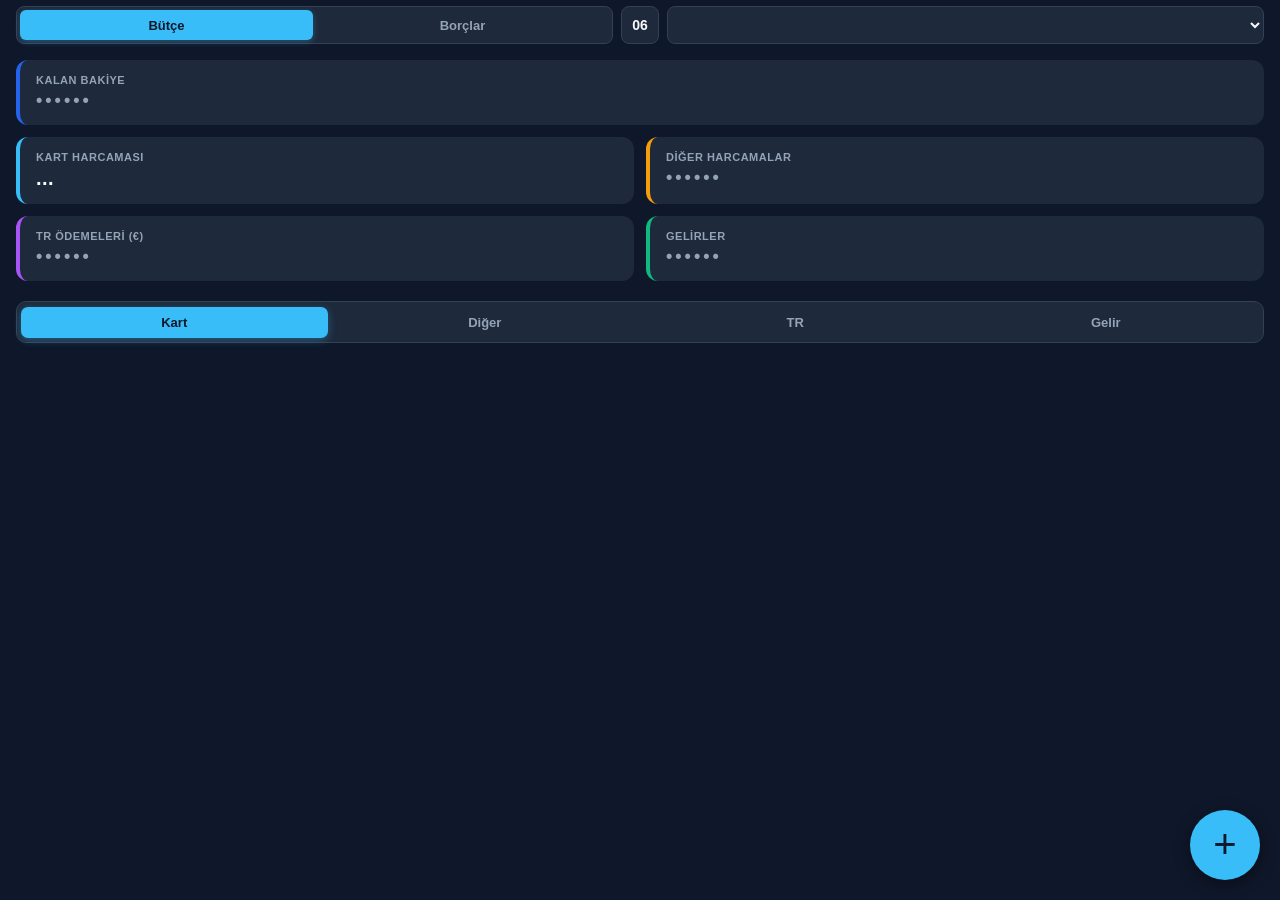
==== 2.html @ d17529ae "Update 2.html" ====
<!DOCTYPE html>
<html lang="tr">
<head>
  <meta charset="UTF-8">
  <meta name="viewport" content="width=device-width, initial-scale=1.0, maximum-scale=1.0, user-scalable=no, viewport-fit=cover">
  <meta name="apple-mobile-web-app-capable" content="yes">
  <meta name="apple-mobile-web-app-status-bar-style" content="black">
  <meta name="theme-color" content="#0f172a">
  <meta name="apple-mobile-web-app-title" content="Harcama Takip">
  
  <meta http-equiv="Cache-Control" content="no-cache, no-store, must-revalidate">
  <meta http-equiv="Pragma" content="no-cache">
  <meta http-equiv="Expires" content="0">

  <link rel="apple-touch-icon" href="./icon.png">
  <link rel="icon" type="image/png" href="./icon.png">

  <title>Harcama & Borç Takip</title>
  <style>
    :root {
      --bg: #0f172a;
      --card-bg: #1e293b;
      --accent: #38bdf8;
      --primary-blue: #2563eb;
      --text: #f8fafc;
      --text-dim: #94a3b8;
      --border: #334155;
      --green: #10b981;
      --red: #f43f5e;
      --orange: #f59e0b;
      --purple: #a855f7;
    }
    * { 
      box-sizing: border-box; 
      font-family: -apple-system, BlinkMacSystemFont, "Segoe UI", Roboto, sans-serif; 
      margin: 0; 
      padding: 0; 
      -webkit-tap-highlight-color: transparent;
      -webkit-touch-callout: none;
      -webkit-user-select: none;
      user-select: none;
    }

    input, textarea {
      -webkit-user-select: text !important;
      user-select: text !important;
      -webkit-touch-callout: default !important;
    }

    ::-webkit-scrollbar { display: none; }
    * { -ms-overflow-style: none; scrollbar-width: none; }

    html {
      background-color: var(--bg);
      margin: 0;
      padding: 0;
    }
    
    body { 
      background-color: var(--bg);
      color: var(--text); 
      padding-top: env(safe-area-inset-top, 0px);
      padding-left: 16px;
      padding-right: 16px;
      padding-bottom: 24px;
      margin: 0;
      min-height: 100vh;
    }

    body.modal-open {
      overflow: hidden !important;
      touch-action: none !important;
    }

    #appContent {
      transition: transform 0.2s ease-out;
      will-change: transform;
    }

    /* iOS 27 ÜST BLUR ÇÖZÜMÜ: ekranın en üstünde, opak, sabit, en az 6px yüksek ve geniş şerit.
       pointer-events:none KULLANMA (iOS'un şeridi görmesini engelleyebilir). */
    .ios-top-strip {
      position: fixed;
      top: 0;
      left: 0;
      right: 0;
      height: 6px;
      background-color: var(--bg);
      z-index: 151;
    }

    .status-bar-shield {
      display: none;
      position: fixed;
      top: 0;
      left: 0;
      right: 0;
      height: max(8px, env(safe-area-inset-top, 0px));
      background-color: var(--bg);
      z-index: 150;
    }

    #pullIndicator {
      position: fixed;
      top: calc(max(8px, env(safe-area-inset-top, 0px)) + 15px);
      left: 50%;
      transform: translateX(-50%) scale(0);
      background: var(--card-bg);
      border: 2px solid var(--accent);
      color: var(--accent);
      width: 52px;
      height: 52px;
      border-radius: 50%;
      display: flex;
      align-items: center;
      justify-content: center;
      font-size: 26px;
      font-weight: bold;
      z-index: 200;
      opacity: 0;
      box-shadow: 0 8px 24px rgba(0, 0, 0, 0.7);
      pointer-events: none;
      transition: transform 0.2s cubic-bezier(0.175, 0.885, 0.32, 1.275), opacity 0.2s ease;
    }
    .rotating { animation: spin 0.7s linear infinite !important; }
    @keyframes spin { 
      0% { transform: translateX(-50%) rotate(0deg); }
      100% { transform: translateX(-50%) rotate(360deg); }
    }

    .header { 
      display: grid; 
      grid-template-columns: 1fr 1fr; 
      gap: 12px; 
      margin-bottom: 16px; 
      padding-top: 6px; 
      align-items: center; 
    }

    .module-switcher {
      display: flex;
      background: var(--card-bg);
      border: 1px solid var(--border);
      border-radius: 8px;
      padding: 3px;
      gap: 3px;
      width: 100%;
      height: 38px;
    }
    .mod-btn {
      flex: 1;
      padding: 0;
      border: none;
      background: transparent;
      color: var(--text-dim);
      font-size: 13px;
      font-weight: 600;
      border-radius: 6px;
      cursor: pointer;
      display: flex;
      align-items: center;
      justify-content: center;
      transition: all 0.2s ease;
    }
    .mod-btn#modBudget.active {
      background: var(--accent);
      color: #0f172a;
      box-shadow: 0 2px 6px rgba(56, 189, 248, 0.3);
    }

    /* AJANDA (GÜN) BUTONU SEÇİLİ DURUMU (BÜTÇE İLE BİREBİR AYNI STİL) */
    #btnTimelineView.active {
      background: var(--accent) !important;
      color: #0f172a !important;
      border-color: var(--accent) !important;
      box-shadow: 0 2px 6px rgba(56, 189, 248, 0.35) !important;
    }
    
    .mod-btn#modDebts.active {
      background: var(--orange);
      color: #0f172a;
      box-shadow: 0 2px 6px rgba(245, 158, 11, 0.3);
    }

    select.sheet-select { 
      width: 100%; 
      height: 38px; 
      background: var(--card-bg); 
      color: var(--text); 
      border: 1px solid var(--border); 
      padding: 0 10px; 
      border-radius: 8px; 
      font-size: 13px; 
      font-weight: 600; 
      outline: none; 
      text-align: center; 
      transition: all 0.25s ease; 
    }

    select.sheet-select.past-month-warning {
      border: 2px solid var(--orange) !important;
      color: var(--orange) !important;
      background: rgba(245, 158, 11, 0.12) !important;
      box-shadow: 0 0 10px rgba(245, 158, 11, 0.25);
    }
    select.sheet-select.next-month-theme {
      border: 2px solid var(--purple) !important;
      color: var(--purple) !important;
      background: rgba(168, 85, 247, 0.12) !important;
      box-shadow: 0 0 10px rgba(168, 85, 247, 0.25);
    }

    .past-month-banner-container {
      display: none;
      justify-content: center;
      align-items: center;
      margin-bottom: 12px;
      animation: fadeIn 0.25s ease;
    }
    .past-month-banner-pill {
      background: rgba(245, 158, 11, 0.15);
      border: 1px solid var(--orange);
      color: var(--orange);
      padding: 6px 14px;
      border-radius: 20px;
      font-size: 12px;
      font-weight: 700;
      display: inline-flex;
      align-items: center;
      gap: 6px;
      cursor: pointer;
      box-shadow: 0 2px 8px rgba(245, 158, 11, 0.2);
    }
    .past-month-banner-pill.next-theme {
      background: rgba(168, 85, 247, 0.15) !important;
      border: 1px solid var(--purple) !important;
      color: var(--purple) !important;
      box-shadow: 0 2px 8px rgba(168, 85, 247, 0.2) !important;
    }
    .past-month-banner-pill:active {
      transform: scale(0.97);
      opacity: 0.85;
    }

    .summary-grid { display: grid; grid-template-columns: 1fr 1fr; gap: 12px; margin-bottom: 20px; }
    
    .summary-card { 
      background: var(--card-bg); 
      padding: 14px 16px; 
      border-radius: 12px; 
      border-left: 4px solid transparent; 
    }
    
    .summary-card.rem { grid-column: span 2; border-left-color: var(--primary-blue); }
    .summary-card.card-exp { border-left-color: var(--accent); cursor: pointer; transition: transform 0.1s, opacity 0.1s; }
    .summary-card.card-exp:active { transform: scale(0.98); opacity: 0.85; }
    .summary-card.manual-exp { border-left-color: var(--orange); }
    .summary-card.tr-exp { border-left-color: var(--purple); }
    .summary-card.income { border-left-color: var(--green); }
    
    .summary-card.debt-net { grid-column: span 2; border-left-color: var(--accent); }
    .summary-card.debt-give { border-left-color: var(--red); }
    .summary-card.debt-get { border-left-color: var(--green); }

    .summary-card.clickable { cursor: pointer; }
    .summary-card.clickable:active { opacity: 0.8; transform: scale(0.98); transition: transform 0.1s; }
    
    .summary-title { font-size: 11px; color: var(--text-dim); text-transform: uppercase; font-weight: 600; letter-spacing: 0.5px; }
    .summary-val { font-size: 20px; font-weight: 700; margin-top: 4px; letter-spacing: 0.5px; }
    
    .val-rem { font-size: 24px; }
    .val-card { color: var(--text); }
    .val-manual { color: var(--text); }
    .val-tr { color: var(--text); }
    .val-inc { color: var(--text); }
    .masked { letter-spacing: 3px; color: var(--text-dim) !important; font-size: 18px; }

    .tabs-bar-wrapper {
      position: relative;
      margin-bottom: 16px;
      min-height: 42px;
    }

    .tabs { 
      display: flex; 
      background: var(--card-bg); 
      border: 1px solid var(--border); 
      border-radius: 10px; 
      padding: 4px; 
      gap: 4px; 
      height: 42px; 
      box-sizing: border-box; 
      align-items: center; 
    }
    .tab-btn { 
      flex: 1; 
      padding: 8px 0; 
      text-align: center; 
      border: none; 
      background: transparent; 
      color: var(--text-dim); 
      font-size: 13px; 
      font-weight: 600; 
      border-radius: 7px; 
      cursor: pointer; 
      transition: all 0.2s ease; 
    }
    
    .tab-btn#tab-card.active { background: var(--accent); color: #0f172a; box-shadow: 0 2px 8px rgba(56, 189, 248, 0.35); }
    .tab-btn#tab-manual.active { background: var(--orange); color: #0f172a; box-shadow: 0 2px 8px rgba(245, 158, 11, 0.35); }
    .tab-btn#tab-tr.active { background: var(--purple); color: #ffffff; box-shadow: 0 2px 8px rgba(168, 85, 247, 0.35); }
    .tab-btn#tab-income.active { background: var(--green); color: #0f172a; box-shadow: 0 2px 8px rgba(16, 185, 129, 0.35); }
    
    .tab-btn#tab-debt-give.active { background: var(--red); color: #fff; box-shadow: 0 2px 8px rgba(244, 63, 94, 0.35); }
    .tab-btn#tab-debt-get.active { background: var(--green); color: #0f172a; box-shadow: 0 2px 8px rgba(16, 185, 129, 0.35); }
    .tab-btn#tab-debt-history.active { background: var(--purple); color: #fff; box-shadow: 0 2px 8px rgba(168, 85, 247, 0.35); }

    .search-bar-inline {
      display: none;
      align-items: center;
      background: var(--card-bg);
      border: 1px solid var(--accent);
      border-radius: 10px;
      padding: 0 8px 0 10px;
      height: 42px;
      box-sizing: border-box;
      gap: 6px;
      animation: fadeIn 0.2s ease;
    }
    .search-bar-inline.active {
      display: flex;
    }
    .search-bar-inline input {
      flex: 1;
      min-width: 0;
      background: transparent;
      border: none;
      outline: none;
      color: #fff;
      font-size: 14px;
      font-weight: 500;
    }
    .search-bar-inline input::placeholder {
      color: var(--text-dim);
      font-size: 12px;
    }
    
    .search-sum-badge {
      display: none;
      font-size: 11px;
      font-weight: 700;
      color: var(--accent);
      background: rgba(56, 189, 248, 0.12);
      border: 1px solid rgba(56, 189, 248, 0.25);
      padding: 3px 7px;
      border-radius: 6px;
      white-space: nowrap;
    }

    .search-clear-btn {
      background: rgba(255,255,255,0.08);
      border: none;
      color: var(--text-dim);
      width: 26px;
      height: 26px;
      border-radius: 50%;
      cursor: pointer;
      font-size: 12px;
      font-weight: bold;
      display: flex;
      align-items: center;
      justify-content: center;
      flex-shrink: 0;
    }
    .search-clear-btn:active {
      background: rgba(255,255,255,0.2);
      color: #fff;
    }

    .row-wrapper {
      position: relative;
      margin-bottom: 8px !important;
      border-radius: 10px;
      background: transparent;
      display: flex;
      flex-direction: column;
      overflow: hidden;
      box-sizing: border-box;
    }
    .swipe-container {
      position: relative;
      margin-bottom: 8px !important;
      border-radius: 10px;
      background: transparent;
      display: flex;
      flex-direction: column;
      overflow: hidden;
      box-sizing: border-box;
    }
    .swipe-actions {
      position: absolute;
      right: 0;
      top: 0;
      bottom: 0;
      height: 100%;
      display: flex;
      align-items: stretch;
      z-index: 1;
      border-radius: 0 10px 10px 0;
      overflow: hidden;
      pointer-events: none;
      opacity: 0;
      transition: opacity 0.15s ease;
    }
    .swipe-container.swiped .swipe-actions,
    .swipe-container.swiping .swipe-actions {
      opacity: 1;
      pointer-events: auto;
    }

    .swipe-btn {
      border: none;
      outline: none;
      color: #fff;
      font-weight: 700;
      font-size: 13px;
      cursor: pointer;
      display: flex;
      align-items: center;
      justify-content: center;
      white-space: nowrap;
      padding: 0;
      height: 100%;
      margin: 0;
      box-sizing: border-box;
    }
    .swipe-btn.edit { background: var(--primary-blue); width: 75px; }
    .swipe-btn.pay { background: var(--orange); width: 75px; }
    .swipe-btn.close { background: var(--primary-blue); width: 75px; }
    .swipe-btn.delete { background: var(--red); width: 75px; }
    .swipe-btn.undo { background: var(--red); width: 75px; }

    .item-card { 
      position: relative; 
      background: var(--card-bg); 
      border: 1px solid var(--border); 
      border-radius: 10px; 
      padding: 12px; 
      display: flex; 
      justify-content: space-between; 
      align-items: center; 
      z-index: 2; 
      transition: transform 0.2s ease-out, border-radius 0.2s ease, background 0.2s ease; 
      width: 100%; 
      min-height: 58px; 
      box-sizing: border-box; 
      cursor: pointer; 
      touch-action: pan-y; 
    }
    .swipe-container.swiped .item-card,
    .swipe-container.swiping .item-card {
      border-top-right-radius: 0;
      border-bottom-right-radius: 0;
    }

    .item-card.pending-card {
      background: #141d2b !important;
      border: 1px solid var(--border) !important;
    }
    .badge-pending {
      display: inline-block;
      background: rgba(245, 158, 11, 0.2);
      color: var(--orange);
      font-size: 10px;
      font-weight: 700;
      padding: 2px 6px;
      border-radius: 4px;
      margin-right: 4px;
    }

    .item-left .name { font-weight: 600; font-size: 14px; }
    .item-left .sub { font-size: 11px; color: var(--text-dim); margin-top: 2px; }
    .item-right { font-weight: 700; font-size: 15px; text-align: right; }
    .item-right .sub-eur { font-size: 11px; color: var(--text-dim); font-weight: 500; margin-top: 2px; }

    .accordion-body {
      display: none;
      background: #131d31;
      border: 1px solid var(--border);
      border-top: none;
      border-radius: 0 0 10px 10px;
      padding: 12px 14px;
      z-index: 2;
    }
    .accordion-body.open {
      display: block;
      animation: fadeIn 0.2s ease;
    }
    @keyframes fadeIn { from { opacity: 0; transform: translateY(-4px); } to { opacity: 1; transform: translateY(0); } }

    .acc-row {
      display: grid;
      grid-template-columns: 105px 1fr auto;
      align-items: center;
      gap: 6px;
      font-size: 12px;
      padding: 5px 0;
      border-bottom: 1px dashed rgba(255, 255, 255, 0.08);
    }
    .acc-row:last-child { border-bottom: none; }
    .acc-date { color: var(--text-dim); white-space: nowrap; }
    .acc-note { color: var(--text); text-align: left; }
    .acc-amount { font-weight: 600; text-align: right; white-space: nowrap; }

    .fab { 
      position: fixed; 
      bottom: 20px; 
      right: 20px; 
      background: var(--accent); 
      color: #0f172a; 
      width: 70px; 
      height: 70px; 
      border-radius: 50%; 
      border: none; 
      box-shadow: 0 4px 16px rgba(0, 0, 0, 0.45); 
      cursor: pointer; 
      display: flex; 
      align-items: center; 
      justify-content: center; 
      z-index: 50; 
      transition: transform 0.15s cubic-bezier(0.175, 0.885, 0.32, 1.275); 
      touch-action: none; 
      user-select: none; 
      -webkit-user-select: none; 
    }
    .fab span { 
      display: block; 
      font-size: 40px; 
      font-weight: 400; 
      line-height: 1; 
      margin-top: -3px; 
      pointer-events: none; 
    }
    .fab:active { transform: scale(0.92); opacity: 0.9; }

    /* FAB AKSİYON BUTONLARI & SÜRÜM ROZETİ */
    .fab-mini-action {
      position: fixed;
      right: 22px;
      color: #fff;
      padding: 10px 14px;
      border-radius: 20px;
      border: none;
      box-shadow: 0 6px 20px rgba(0,0,0,0.6);
      font-size: 13px;
      font-weight: 700;
      display: none;
      align-items: center;
      gap: 6px;
      z-index: 60;
      cursor: pointer;
      animation: popUp 0.25s cubic-bezier(0.175, 0.885, 0.32, 1.275);
    }
    #badgeVersionAction {
      bottom: 355px;
      background: #1e293b;
      color: var(--text-dim);
      border: 1px solid var(--border);
      font-size: 11px;
      font-weight: 600;
      padding: 5px 12px;
      pointer-events: none;
      box-shadow: 0 4px 12px rgba(0,0,0,0.4);
    }
    #btnPastMonthReportAction {
      bottom: 305px;
      background: #475569;
      color: #fff;
    }
    #btnControlAction {
      bottom: 255px;
      background: var(--green);
      color: #0f172a;
    }
    #btnToggleSearchAction {
      bottom: 205px;
      background: var(--accent);
      color: #0f172a;
    }
    #btnLiquidityAction {
      bottom: 155px;
      background: var(--orange);
      color: #0f172a;
    }
    #btnLastMonthAction {
      bottom: 105px;
      background: var(--purple);
      color: #fff;
    }

    @keyframes popUp {
      from { transform: translateY(20px) scale(0.6); opacity: 0; }
      to { transform: translateY(0px) scale(1); opacity: 1; }
    }
    
    .modal { 
      display: none; 
      position: fixed; 
      inset: 0; 
      background: rgba(0,0,0,0.75); 
      align-items: flex-end; 
      z-index: 999; 
      touch-action: pan-y; 
    }
    .modal-content { 
      background: var(--card-bg); 
      width: 100%; 
      border-radius: 20px 20px 0 0; 
      padding: 20px; 
      padding-bottom: max(25px, env(safe-area-inset-bottom)); 
      border-top: 1px solid var(--border); 
      box-sizing: border-box; 
      max-height: 90vh; 
      overflow-y: auto; 
      overscroll-behavior: contain; 
      -webkit-overflow-scrolling: touch; 
    }
    
    .type-switcher {
      display: flex;
      gap: 5px;
      margin-bottom: 14px;
      background: var(--bg);
      padding: 4px;
      border-radius: 10px;
      border: 1px solid var(--border);
    }
    .type-btn {
      flex: 1;
      padding: 9px 0;
      border: none;
      background: transparent;
      color: var(--text-dim);
      font-size: 11px;
      font-weight: 600;
      border-radius: 7px;
      cursor: pointer;
      transition: all 0.2s ease;
    }
    
    .type-btn#btnTypeCard.active { background: var(--accent); color: #0f172a; }
    .type-btn#btnTypeManual.active { background: var(--orange); color: #0f172a; }
    .type-btn#btnTypeTR.active { background: var(--purple); color: #ffffff; }
    .type-btn#btnTypeIncome.active { background: var(--green); color: #0f172a; }
    
    .type-btn#btnTypeDebtGive.active { background: var(--red); color: #ffffff; }
    .type-btn#btnTypeDebtGet.active { background: var(--green); color: #0f172a; }

    /* SOL KENAR DURUM ŞERİDİ */
    #edgeIndicator {
      position: fixed;
      top: 0;
      bottom: 0;
      left: 0;
      width: 1px;
      z-index: 160;
      pointer-events: none;
      display: none;
      transition: background-color 0.25s ease, box-shadow 0.25s ease;
    }
    #edgeIndicator.next-month {
      display: block;
      background-color: var(--purple);
    }
    #edgeIndicator.past-month {
      display: block;
      background-color: var(--orange);
    }
    
    .form-group { 
      margin-bottom: 12px; 
      width: 100%; 
      box-sizing: border-box; 
      position: relative; 
    }
    .form-group label { 
      display: block; 
      font-size: 12px; 
      color: var(--text-dim); 
      margin-bottom: 4px; 
    }
    
    .form-group input { 
      width: 100%; 
      max-width: 100%; 
      min-width: 0; 
      background: var(--bg); 
      border: 1px solid var(--border); 
      color: #fff; 
      padding: 11px 12px; 
      border-radius: 8px; 
      font-size: 15px; 
      outline: none; 
      box-sizing: border-box; 
      display: block; 
      -webkit-appearance: none; 
      appearance: none; 
    }
    .form-group input[type="date"] {
      min-height: 44px;
      line-height: normal;
    }
    .form-group input:focus { border-color: var(--accent); }

    .combobox-container {
      position: relative;
      width: 100%;
    }
    .combobox-input {
      padding-right: 40px !important;
    }
    .combobox-arrow {
      position: absolute;
      right: 0;
      top: 0;
      bottom: 0;
      width: 40px;
      display: flex;
      align-items: center;
      justify-content: center;
      color: var(--text-dim);
      font-size: 12px;
      cursor: pointer;
      user-select: none;
      transition: transform 0.2s ease, color 0.2s ease;
    }
    .combobox-arrow:active {
      color: var(--accent);
      transform: scale(0.9);
    }
    .combobox-dropdown {
      display: none;
      position: absolute;
      left: 0;
      right: 0;
      background: #131d31;
      border: 1px solid var(--border);
      border-radius: 8px;
      max-height: 135px;
      overflow-y: auto;
      z-index: 1050;
      box-shadow: 0 8px 24px rgba(0, 0, 0, 0.7);
      -webkit-overflow-scrolling: touch;
    }
    .combobox-dropdown.open {
      display: block;
      animation: fadeIn 0.15s ease;
    }
    .combobox-dropdown.open-down {
      top: calc(100% + 4px);
      bottom: auto;
    }
    .combobox-dropdown.open-up {
      bottom: calc(100% + 4px);
      top: auto;
    }
    .combobox-item {
      padding: 10px 14px;
      font-size: 14px;
      color: var(--text);
      cursor: pointer;
      border-bottom: 1px solid rgba(255, 255, 255, 0.05);
    }
    .combobox-item:last-child {
      border-bottom: none;
    }
    .combobox-item:active, .combobox-item.highlighted {
      background: rgba(56, 189, 248, 0.15);
      color: var(--accent);
      font-weight: 600;
    }

    .modal-actions { display: flex; flex-direction: column; gap: 8px; margin-top: 16px; }
    .btn-submit { 
      width: 100%; 
      background: var(--accent); 
      color: #0f172a; 
      font-weight: bold; 
      padding: 13px; 
      border-radius: 10px; 
      border: none; 
      font-size: 15px; 
      cursor: pointer; 
    }
    .btn-cancel { 
      width: 100%; 
      background: #334155; 
      color: var(--text); 
      font-weight: 600; 
      padding: 12px; 
      border-radius: 10px; 
      border: 1px solid var(--border); 
      font-size: 15px; 
      cursor: pointer; 
    }

    .template-item {
      display: flex;
      align-items: center;
      justify-content: space-between;
      padding: 10px 12px;
      background: var(--bg);
      border: 1px solid var(--border);
      border-radius: 8px;
      margin-bottom: 8px;
      cursor: pointer;
    }
    .template-item input[type="checkbox"] {
      width: 20px;
      height: 20px;
      accent-color: var(--purple);
      margin-right: 10px;
      cursor: pointer;
    }
    .template-tag {
      font-size: 10px;
      font-weight: 700;
      padding: 2px 6px;
      border-radius: 4px;
      margin-right: 6px;
      display: inline-block;
      white-space: nowrap;
    }
    .tag-card { background: rgba(56, 189, 248, 0.2); color: var(--accent); }
    .tag-manual { background: rgba(245, 158, 11, 0.2); color: var(--orange); }
    .tag-tr { background: rgba(168, 85, 247, 0.2); color: var(--purple); }
    .tag-income { background: rgba(16, 185, 129, 0.2); color: var(--green); }

    .liq-section-title {
      font-size: 11px;
      font-weight: 700;
      color: var(--text-dim);
      text-transform: uppercase;
      letter-spacing: 0.5px;
      margin: 14px 0 6px 2px;
    }
    .liq-card {
      background: var(--bg);
      border: 1px solid var(--border);
      border-radius: 10px;
      padding: 12px 14px;
      margin-bottom: 8px;
    }
    .liq-row {
      display: flex;
      justify-content: space-between;
      align-items: center;
      padding: 5px 0;
      font-size: 13px;
      border-bottom: 1px dashed rgba(255, 255, 255, 0.06);
    }
    .liq-row:last-child { border-bottom: none; }
    .liq-row.total-row {
      font-weight: 700;
      font-size: 14px;
      border-top: 1px solid var(--border);
      margin-top: 6px;
      padding-top: 8px;
    }
    .liq-acc-header {
      display: flex;
      justify-content: space-between;
      align-items: center;
      cursor: pointer;
      user-select: none;
    }

    /* MINI GÖRÜNÜM DEĞİŞTİRİCİLER */
    .mini-view-switcher {
      display: flex;
      background: var(--bg);
      border: 1px solid var(--border);
      border-radius: 8px;
      padding: 3px;
      gap: 3px;
      height: 36px;
      box-sizing: border-box;
      flex-shrink: 0;
    }
    .mini-view-switcher.two-way {
      width: 140px;
    }
    .mini-view-switcher.three-way {
      width: 205px;
    }
    .mini-view-btn {
      flex: 1;
      border: none;
      background: transparent;
      color: var(--text-dim);
      font-size: 12px;
      font-weight: 600;
      padding: 0 4px;
      border-radius: 6px;
      cursor: pointer;
      display: flex;
      align-items: center;
      justify-content: center;
      white-space: nowrap;
      transition: all 0.2s ease;
    }
    .mini-view-btn.active {
      background: var(--orange);
      color: #0f172a;
      box-shadow: 0 2px 6px rgba(245, 158, 11, 0.35);
    }

    /* YATAY KAYAN AKILLI FİLTRE ÇİPLERİ */
    .filter-chip-bar {
      display: flex;
      align-items: center;
      gap: 6px;
      overflow-x: auto;
      white-space: nowrap;
      padding: 2px 0 10px 0;
      margin-bottom: 6px;
      -webkit-overflow-scrolling: touch;
    }
    .filter-chip {
      background: var(--bg);
      border: 1px solid var(--border);
      color: var(--text-dim);
      font-size: 11px;
      font-weight: 600;
      padding: 5px 12px;
      border-radius: 14px;
      cursor: pointer;
      transition: all 0.2s ease;
      user-select: none;
      flex-shrink: 0;
    }
    .filter-chip.active {
      background: rgba(56, 189, 248, 0.15);
      border-color: var(--accent);
      color: var(--accent);
    }

    /* SABİT BİLGİ ŞERİDİ */
    .static-info-banner {
      background: rgba(56, 189, 248, 0.08);
      border: 1px solid rgba(56, 189, 248, 0.3);
      border-radius: 8px;
      padding: 9px 12px;
      display: flex;
      justify-content: space-between;
      align-items: center;
      margin-bottom: 10px;
      font-size: 12px;
      font-weight: 600;
    }

    /* AJANDA DÜZENİ */
    .calendar-timeline-card {
      background: var(--bg);
      border: 1px solid var(--border);
      border-radius: 10px;
      margin-bottom: 8px;
      overflow: hidden;
      transition: border-color 0.2s ease;
    }
    .calendar-day-header {
      display: flex;
      justify-content: space-between;
      align-items: center;
      padding: 12px 14px;
      cursor: pointer;
      user-select: none;
    }
    .calendar-day-header:active {
      background: rgba(255,255,255,0.03);
    }
    .calendar-day-badge {
      display: flex;
      align-items: baseline;
      gap: 6px;
    }
    .calendar-day-num {
      font-size: 20px;
      font-weight: 800;
      color: var(--accent);
      line-height: 1;
    }
    .calendar-day-name {
      font-size: 13px;
      font-weight: 600;
      color: var(--text-dim);
    }
    .calendar-day-total {
      font-size: 15px;
      font-weight: 700;
      display: flex;
      align-items: center;
      gap: 6px;
    }
    .calendar-day-body {
      display: none;
      padding: 4px 14px 10px 14px;
      border-top: 1px dashed rgba(255,255,255,0.07);
      background: rgba(0, 0, 0, 0.15);
    }
    .calendar-day-body.open {
      display: block !important;
      animation: fadeIn 0.15s ease;
    }

    /* AJANDA SATIRINDA KUSURSUZ SOL-SAĞ HİZALAMA */
    .cal-item-row {
      display: flex;
      justify-content: space-between;
      align-items: center;
      padding: 8px 0;
      border-bottom: 1px dashed rgba(255, 255, 255, 0.06);
    }
    .cal-item-row:last-child {
      border-bottom: none;
    }
    .cal-item-left {
      display: flex;
      align-items: flex-start;
      gap: 8px;
      max-width: 65%;
      min-width: 0;
    }
    .cal-item-tag-box {
      flex-shrink: 0;
      margin-top: 1px;
    }
    .cal-item-col {
      display: flex;
      flex-direction: column;
      gap: 2px;
      min-width: 0;
    }
    .cal-item-desc {
      font-weight: 600;
      font-size: 13px;
      color: #fff;
      word-break: break-word;
      line-height: 1.25;
    }
    .cal-item-sub {
      font-size: 11px;
      color: var(--text-dim);
      line-height: 1.2;
    }
    .cal-item-right {
      display: flex;
      flex-direction: column;
      align-items: flex-end;
      justify-content: center;
      gap: 2px;
      white-space: nowrap;
      text-align: right;
      flex-shrink: 0;
      padding-left: 6px;
    }
    .cal-item-primary-amt {
      font-weight: 700;
      font-size: 14px;
      font-variant-numeric: tabular-nums;
    }
    .cal-item-secondary-amt {
      font-size: 11px;
      color: var(--text-dim);
      font-variant-numeric: tabular-nums;
    }

    /* DİNAMİK AJANDA ALT TOPLAM KARTI */
    .calendar-summary-bottom-card {
      background: #141d2b;
      border: 1px solid var(--accent);
      border-radius: 10px;
      padding: 11px 14px;
      margin-top: 12px;
      display: flex;
      justify-content: space-between;
      align-items: center;
      box-shadow: 0 4px 14px rgba(0, 0, 0, 0.4);
    }
    .calendar-summary-title {
      font-size: 12px;
      font-weight: 700;
      color: var(--accent);
      display: flex;
      flex-direction: column;
      gap: 2px;
    }
    .calendar-summary-amounts {
      text-align: right;
      display: flex;
      flex-direction: column;
      gap: 2px;
    }
  </style>
</head>
<body>

  <div id="edgeIndicator"></div>
  <div class="status-bar-shield"></div>
  <div class="ios-top-strip"></div>
  <div id="pullIndicator">↓</div>

  <div id="appContent">
    <div class="header" style="grid-template-columns: 1fr 38px 1fr; gap: 8px;">
      <div class="module-switcher">
        <button class="mod-btn active" id="modBudget" onclick="switchModule('budget')">Bütçe</button>
        <button class="mod-btn" id="modDebts" onclick="switchModule('debts')">Borçlar</button>
      </div>
      
      <!-- ORTADAKİ DİNAMİK GÜN BUTONU -->
      <button type="button" id="btnTimelineView" style="height:38px; width:38px; background:var(--card-bg); border:1px solid var(--border); border-radius:8px; color:var(--text); font-size:14px; font-weight:800; cursor:pointer; display:flex; align-items:center; justify-content:center; transition:all 0.2s;" onclick="switchModule('timeline')">
        <span id="btnTimelineDayNum">--</span>
      </button>

      <select id="sheetSelect" class="sheet-select" onchange="onFilterChange()"></select>
    </div>

    <!-- 1. BÜTÇE MODÜLÜ GÖRÜNÜMÜ -->
    <div id="viewBudget">

      <!-- KALAN BAKİYE ÜSTÜNDEKİ UYARI VE DÖNÜŞ ROZETİ (GEÇMİŞ AY & GELECEK AY DESTEKLİ) -->
      <div class="past-month-banner-container" id="pastMonthBannerContainer">
        <div class="past-month-banner-pill" id="pastMonthBannerPill" onclick="resetToCurrentMonth()">
          <span id="pastMonthBannerText">Ağustos 2026 İnceleniyor</span>
          <span style="text-decoration: underline; margin-left: 2px;">Mevcut Ay'a Dön</span>
        </div>
      </div>

      <div class="summary-grid">
        <div class="summary-card rem clickable" id="cardSummaryRem" data-mask-key="rem" data-card-title="Kalan Bakiye">
          <div class="summary-title">Kalan Bakiye</div>
          <div class="summary-val val-rem masked" id="remVal">••••••</div>
        </div>
        <div class="summary-card card-exp" id="cardExpSummaryCard">
          <div class="summary-title">Kart Harcaması</div>
          <div class="summary-val val-card" id="cardVal">...</div>
        </div>
        <div class="summary-card manual-exp clickable" id="cardSummaryManual" data-mask-key="manual" data-card-title="Diğer Harcamalar">
          <div class="summary-title">Diğer Harcamalar</div>
          <div class="summary-val val-manual masked" id="manualVal">••••••</div>
        </div>
        <div class="summary-card tr-exp clickable" id="cardSummaryTr" data-mask-key="tr" data-card-title="TR Ödemeleri">
          <div class="summary-title">TR Ödemeleri (€)</div>
          <div class="summary-val val-tr masked" id="trVal">••••••</div>
        </div>
        <div class="summary-card income clickable" id="cardSummaryInc" data-mask-key="inc" data-card-title="Gelirler">
          <div class="summary-title">Gelirler</div>
          <div class="summary-val val-inc masked" id="incVal">••••••</div>
        </div>
      </div>

      <div class="tabs-bar-wrapper">
        <div class="tabs" id="budgetTabsRow">
          <button class="tab-btn active" id="tab-card" onclick="switchBudgetTab('card')">Kart</button>
          <button class="tab-btn" id="tab-manual" onclick="switchBudgetTab('manual')">Diğer</button>
          <button class="tab-btn" id="tab-tr" onclick="switchBudgetTab('tr')">TR</button>
          <button class="tab-btn" id="tab-income" onclick="switchBudgetTab('income')">Gelir</button>
        </div>

        <div class="search-bar-inline" id="budgetSearchBar">
          <span style="font-size:14px; opacity:0.8;">🔍</span>
          <input type="text" id="liveSearchInputBudget" placeholder="Harcamalarda ara (satıcı, kart, tutar)..." autocomplete="off" oninput="handleSearchInput('budget')">
          <span class="search-sum-badge" id="budgetSearchSumBadge">(0) €0,00</span>
          <button type="button" class="search-clear-btn" onclick="closeSearchMode('budget')">✕</button>
        </div>
      </div>
    </div>

    <!-- 2. BORÇLAR MODÜLÜ GÖRÜNÜMÜ -->
    <div id="viewDebts" style="display: none;">
      <div class="summary-grid">
        <div class="summary-card debt-net clickable" id="cardSummaryDebtNet" data-mask-key="debtNet" data-card-title="Net Borç / Alacak">
          <div class="summary-title" id="lblDebtNetTitle">Net Borç / Alacak Durumu</div>
          <div class="summary-val val-rem masked" id="debtNetVal">••••••</div>
        </div>
        <div class="summary-card debt-give clickable" id="cardSummaryDebtGive" data-mask-key="debtGive" data-card-title="Borçlarım">
          <div class="summary-title" id="lblDebtGiveTitle">Borçlarım (Aldıklarım)</div>
          <div class="summary-val masked" id="debtGiveVal" style="color:var(--red);">••••••</div>
        </div>
        <div class="summary-card debt-get clickable" id="cardSummaryDebtGet" data-mask-key="debtGet" data-card-title="Alacaklarım">
          <div class="summary-title" id="lblDebtGetTitle">Alacaklarım (Verdiklerim)</div>
          <div class="summary-val masked" id="debtGetVal" style="color:var(--green);">••••••</div>
        </div>
      </div>

      <div class="tabs-bar-wrapper">
        <div class="tabs" id="debtsTabsRow">
          <button class="tab-btn active" id="tab-debt-give" onclick="switchDebtTab('debt')">Borçlarım</button>
          <button class="tab-btn" id="tab-debt-get" onclick="switchDebtTab('credit')">Alacaklarım</button>
          <button class="tab-btn" id="tab-debt-history" onclick="switchDebtTab('history')">Geçmiş</button>
        </div>

        <div class="search-bar-inline" id="debtsSearchBar">
          <span style="font-size:14px; opacity:0.8;">🔍</span>
          <input type="text" id="liveSearchInputDebts" placeholder="Kişi, tutar veya not ara..." autocomplete="off" oninput="handleSearchInput('debts')">
          <span class="search-sum-badge" id="debtsSearchSumBadge">(0) €0,00</span>
          <button type="button" class="search-clear-btn" onclick="closeSearchMode('debts')">✕</button>
        </div>
      </div>
    </div>

    <!-- 3. SÜREKLİ AJANDA GÖRÜNÜMÜ -->
    <div id="viewTimeline" style="display: none; animation: fadeIn 0.2s ease;">
      <!-- SABİT ÜST KONTROL ALANI -->
      <div style="background: var(--bg); padding-bottom: 6px;">
        <div style="display: flex; justify-content: space-between; align-items: center; margin-bottom: 8px;">
          <!-- YAN YANA ÜÇ SEÇENEK: Ödenmişler & Geçmiş & Gelecek (Hepsi Mor Tikli, Açılışta Kapalı) -->
          <div style="display: flex; align-items: center; gap: 12px;">
            <label style="display: inline-flex; align-items: center; gap: 5px; font-size: 12px; font-weight: 600; color: var(--text-dim); cursor: pointer;">
              <input type="checkbox" id="chkTimelineShowPaid" onchange="renderMainTimelineView()" style="accent-color: var(--purple); width: 15px; height: 15px; cursor: pointer;">
              Ödenmişler
            </label>
            <label style="display: inline-flex; align-items: center; gap: 5px; font-size: 12px; font-weight: 600; color: var(--text-dim); cursor: pointer;">
              <input type="checkbox" id="chkTimelineShowPast" onchange="renderMainTimelineView()" style="accent-color: var(--purple); width: 15px; height: 15px; cursor: pointer;">
              Geçmiş
            </label>
            <label style="display: inline-flex; align-items: center; gap: 5px; font-size: 12px; font-weight: 600; color: var(--text-dim); cursor: pointer;">
              <input type="checkbox" id="chkTimelineShowNext" onchange="renderMainTimelineView()" style="accent-color: var(--purple); width: 15px; height: 15px; cursor: pointer;">
              Gelecek
            </label>
          </div>

          <button type="button" id="timeline-btn-toggle-all" style="background: transparent; border: none; color: var(--accent); font-size: 12px; font-weight: 700; cursor: pointer; padding: 2px 0;" onclick="toggleAllCalendarBodies('main-timeline')">Tümünü Aç ▼</button>
        </div>

        <!-- Yatay Kayan Çip Filtreleri -->
        <div class="filter-chip-bar" id="timelineFilterChipBar" style="margin-bottom: 0; padding-bottom: 4px;"></div>
      </div>

      <!-- SADECE KARTLARIN KAYDIĞI İÇ ALAN -->
      <div id="timelineListContainer" style="overflow-y: auto; max-height: calc(100vh - 200px); padding-top: 6px; padding-bottom: 85px; -webkit-overflow-scrolling: touch;"></div>
    </div>
    
    <div id="listContainer"></div>
  </div>

  <!-- BASILI TUTUNCA ÇIKAN SÜRÜM ROZETİ VE 5 AKSİYON BUTONU -->
  <div id="badgeVersionAction" class="fab-mini-action">
    Sürüm 3.7.15
  </div>
  <button id="btnPastMonthReportAction" class="fab-mini-action" onclick="openPastMonthReportModal()">
    📊 Geçmiş Ay Raporu
  </button>
  <button id="btnControlAction" class="fab-mini-action" onclick="openControlModal()">
    📋 Ay İçi Kontrol
  </button>
  <button id="btnToggleSearchAction" class="fab-mini-action" onclick="toggleSearchFromFab()">
    🔍 Harcamalarda Ara
  </button>
  <button id="btnLiquidityAction" class="fab-mini-action" onclick="openLiquidityModal()">
    🔮 Likidite Planlaması
  </button>
  <button id="btnLastMonthAction" class="fab-mini-action" onclick="openLastMonthTemplateModal()">
    📋 Kayıtları Aktar
  </button>

  <button class="fab" id="mainFab"><span>+</span></button>

  <!-- GEÇMİŞ AY RAPORU MODALI -->
  <div class="modal" id="modalPastMonthReport">
    <div class="modal-content" id="pastReportModalContent">
      <div style="display:flex; justify-content:space-between; align-items:center; margin-bottom:10px;">
        <h3 style="font-size: 16px; margin: 0;">Geçmiş Ay Raporu</h3>
        <select id="pastReportSheetSelect" class="sheet-select" style="width:130px; height:32px; font-size:12px; padding:0 6px;" onchange="onPastReportSheetChange()"></select>
      </div>

      <div style="display:flex; justify-content:flex-end; margin-bottom:12px;">
        <div class="mini-view-switcher two-way" style="width:140px; height:32px;">
          <button type="button" class="mini-view-btn active" id="btnPastViewSummary" onclick="switchPastReportView('summary')">Özet</button>
          <button type="button" class="mini-view-btn" id="btnPastViewCalendar" onclick="switchPastReportView('calendar')">Ajanda</button>
        </div>
      </div>

      <div id="pastReportContent" style="max-height: 65vh; overflow-y: auto; padding-right: 2px;"></div>

      <div class="modal-actions" style="margin-top: 14px;">
        <button type="button" class="btn-cancel" onclick="closeModal('modalPastMonthReport')">Kapat</button>
      </div>
    </div>
  </div>

    <!-- LİKİDİTE PLANLAMASI MODALI (ÖZET | AJANDA | PLAN) -->
  <div class="modal" id="modalLiquidity">
    <div class="modal-content" id="liquidityModalContent">
      <div style="display:flex; justify-content:space-between; align-items:center; margin-bottom:14px; gap:8px;">
        <h3 style="font-size: 15px; white-space: nowrap; margin: 0;">Likidite Planlaması</h3>
        <div class="mini-view-switcher three-way">
          <button type="button" class="mini-view-btn active" id="btnLiqViewSummary" onclick="switchLiquidityView('summary')">Özet</button>
          <button type="button" class="mini-view-btn" id="btnLiqViewCalendar" onclick="switchLiquidityView('calendar')">Ajanda</button>
          <button type="button" class="mini-view-btn" id="btnLiqViewPlan" onclick="switchLiquidityView('plan')">Plan</button>
        </div>
      </div>

      <div id="liquidityReportContent" style="max-height: 65vh; overflow-y: auto; padding-right: 2px;"></div>

      <div class="modal-actions" style="margin-top: 14px;">
        <button type="button" class="btn-cancel" onclick="closeModal('modalLiquidity')">Kapat</button>
      </div>
    </div>
  </div>

  <!-- AY İÇİ KONTROL MODALI (ÖZET | AJANDA | PLAN) -->
  <div class="modal" id="modalControl">
    <div class="modal-content" id="controlModalContent">
      <div style="display:flex; justify-content:space-between; align-items:center; margin-bottom:12px; gap:8px;">
        <h3 id="lblControlHeaderTitle" 
            ontouchstart="handleHeaderPressStart()" ontouchend="handleHeaderPressEnd()" ontouchcancel="handleHeaderPressCancel()"
            onmousedown="handleHeaderPressStart()" onmouseup="handleHeaderPressEnd()" onmouseleave="handleHeaderPressCancel()"
            style="font-size: 15px; white-space: nowrap; margin: 0; cursor: pointer; -webkit-user-select:none; user-select:none; -webkit-touch-callout:none;">
          Ay İçi Kontrol
        </h3>
        <div class="mini-view-switcher three-way">
          <button type="button" class="mini-view-btn active" id="btnCtrlViewSummary" onclick="switchControlView('summary')">Özet</button>
          <button type="button" class="mini-view-btn" id="btnCtrlViewCalendar" onclick="switchControlView('calendar')">Ajanda</button>
          <button type="button" class="mini-view-btn" id="btnCtrlViewPlan" onclick="switchControlView('plan')">Plan</button>
        </div>
      </div>

      <!-- SABİT ÖDENENLER / (TOPLAM) / KALANLAR BUTONLARI -->
      <div id="ctrlSegmentBar" style="display:flex; background:rgba(255,255,255,0.06); padding:3px; border-radius:10px; gap:4px; margin-bottom:12px;">
        <button type="button" id="btnCtrlOdenen" onclick="setControlSubTab('odenen')" style="flex:1; border:none; padding:8px 0; border-radius:7px; font-weight:700; font-size:12px; cursor:pointer; transition:0.2s; background:transparent; color:var(--text-dim);">
          Ödenenler (0)
        </button>
        <button type="button" id="btnCtrlAll" onclick="setControlSubTab('all')" style="flex:0.45; max-width:55px; border:none; padding:8px 0; border-radius:7px; font-weight:700; font-size:12px; cursor:pointer; transition:0.2s; background:transparent; color:var(--text-dim);">
          (0)
        </button>
        <button type="button" id="btnCtrlKalan" onclick="setControlSubTab('kalan')" style="flex:1; border:none; padding:8px 0; border-radius:7px; font-weight:700; font-size:12px; cursor:pointer; transition:0.2s; background:var(--red); color:#fff;">
          Kalanlar (0)
        </button>
      </div>

      <div id="controlReportContent" style="max-height: 65vh; overflow-y: auto; padding-right: 2px;"></div>

      <div class="modal-actions" style="margin-top: 14px;">
        <button type="button" class="btn-cancel" onclick="closeModal('modalControl')">Kapat</button>
      </div>
    </div>
  </div>

  <!-- TELEGRAM RAPOR SEÇİM VE GÖNDERİM MODALI -->
  <div class="modal" id="modalTelegramChooser" style="display:none; align-items:center; justify-content:center; position:fixed; top:0; left:0; width:100%; height:100%; background:rgba(0,0,0,0.6); z-index:9999;">
    <div class="modal-content" style="background:var(--card-bg, #1a1f2c); border:1px solid var(--border); border-radius:14px; padding:20px; width:90%; max-width:320px; text-align:center; box-shadow:0 10px 30px rgba(0,0,0,0.5);">
      <h3 style="font-size:16px; margin:0 0 8px 0; color:#fff;">Liste Gönder</h3>
      <p style="font-size:13px; color:var(--text-dim); margin:0 0 16px 0;">
        Hangi listeyi göndermek istiyorsunuz?
      </p>
      
      <div style="display:flex; flex-direction:column; gap:10px;">
        <button type="button" id="btnSendOdenenlerTg" onclick="executeSendTelegramReport('odenen')" style="background:var(--green); color:#000; border:none; padding:12px; border-radius:8px; font-weight:700; font-size:13px; cursor:pointer;">
          ✓ Yapılan Ödemeler Listesi
        </button>
        <button type="button" id="btnSendKalanlarTg" onclick="executeSendTelegramReport('kalan')" style="background:var(--red); color:#fff; border:none; padding:12px; border-radius:8px; font-weight:700; font-size:13px; cursor:pointer;">
          ⏳ Kalan Ödemeler Listesi
        </button>
        <button type="button" onclick="closeModal('modalTelegramChooser')" style="background:transparent; border:none; color:var(--text-dim); font-size:12px; margin-top:4px; cursor:pointer; padding:6px;">
          Vazgeç
        </button>
      </div>
    </div>
  </div>

  <!-- BÜTÇE EKLEME & DÜZENLEME MODALI -->
  <div class="modal" id="modalBudget">
    <div class="modal-content">
      <!-- BAŞLIK VE YANINDA MİNİ TAŞIMA BUTONU -->
      <div style="display: flex; justify-content: space-between; align-items: center; margin-bottom: 14px;">
        <h3 style="font-size: 16px; margin: 0;" id="lblModalBudgetTitle">Kayıt Ekle</h3>
        <button type="button" id="btnMoveMonthAction" style="display: none; font-size: 11px; font-weight: 700; padding: 4px 10px; border-radius: 6px; border: none; cursor: pointer; white-space: nowrap;" onclick="submitMoveMonthEntry()"></button>
      </div>
      
      <div class="type-switcher" id="budgetTypeSwitcher">
        <button type="button" class="type-btn active" id="btnTypeCard" onclick="setModalType('card')">Kart</button>
        <button type="button" class="type-btn" id="btnTypeManual" onclick="setModalType('manual')">Diğer</button>
        <button type="button" class="type-btn" id="btnTypeTR" onclick="setModalType('tr')">TR (₺)</button>
        <button type="button" class="type-btn" id="btnTypeIncome" onclick="setModalType('income')">Gelir</button>
      </div>

      <div class="form-group">
        <label id="lblDateTitle">Tarih</label>
        <input type="date" id="mDate">
      </div>
      <div class="form-group">
        <label id="lblAmount">Tutar (€)</label>
        <input type="text" inputmode="decimal" id="mAmount" placeholder="örn: 50,00 €">
      </div>
      
      <div class="form-group" id="lblDescGroup">
        <label id="lblDesc">Satıcı</label>
        <div class="combobox-container">
          <input type="text" id="mDesc" class="combobox-input" placeholder="örn: Rewe, Amazon" autocomplete="off" oninput="filterCombobox('desc')">
          <div class="combobox-arrow" id="arrowDesc" onclick="toggleCombobox('desc', event)">▼</div>
          <div class="combobox-dropdown open-down" id="descDropdown"></div>
        </div>
      </div>

      <div class="form-group" id="grpCard">
        <label id="lblAccountTitle">Kart</label>
        <div class="combobox-container">
          <input type="text" id="mAccount" class="combobox-input" placeholder="örn: Visa, Sparkasse" autocomplete="off" oninput="filterCombobox('account')">
          <div class="combobox-arrow" onclick="toggleCombobox('account', event)">▼</div>
          <div class="combobox-dropdown open-up" id="accountDropdown"></div>
        </div>
      </div>

      <div class="modal-actions">
        <button type="button" class="btn-submit" id="btnBudgetSubmit" onclick="submitBudgetEntry()">Kaydet</button>
        <button type="button" class="btn-cancel" onclick="closeModal('modalBudget')">Kapat</button>
      </div>       
    </div>
  </div>

  <!-- GEÇEN AYDAN / MEVCUT AYDAN AKTARMA MODALI -->
  <div class="modal" id="modalLastMonth">
    <div class="modal-content">
      <div style="display:flex; justify-content:space-between; align-items:center; margin-bottom:14px;">
        <h3 style="font-size: 16px;" id="lblLastMonthTitle">Kayıtları Aktar</h3>
        <button type="button" style="background:transparent; border:none; color:var(--accent); font-size:12px; font-weight:700; cursor:pointer;" onclick="toggleAllTemplateCheckboxes()">Tümünü Seç / Kaldır</button>
      </div>

      <div id="templateItemsContainer" style="max-height: 50vh; overflow-y: auto; margin-bottom: 14px;"></div>

      <div class="modal-actions">
        <button type="button" class="btn-submit" id="btnTemplateSubmit" style="background: var(--purple); color: #fff;" onclick="submitLastMonthImport()">Seçilenleri Ekle</button>
        <button type="button" class="btn-cancel" onclick="closeModal('modalLastMonth')">Vazgeç</button>
      </div>
    </div>
  </div>

  <!-- KART LİMİTİ DÜZENLEME MODALI -->
  <div class="modal" id="modalCardLimit">
    <div class="modal-content">
      <h3 style="margin-bottom: 14px; font-size: 16px;">Kart Harcama Limiti</h3>
      
      <div class="form-group">
        <label>Mevcut Hedef Limit (F1)</label>
        <input type="text" id="lblCurrentCardLimit" readonly style="color: var(--accent); font-weight: bold; background: rgba(56, 189, 248, 0.08); border-color: var(--accent);">
      </div>

      <div class="form-group">
        <label>Yeni Kart Harcama Limiti (€)</label>
        <input type="text" inputmode="decimal" id="mNewCardLimit" placeholder="örn: 1.500,00 €">
      </div>

      <div class="modal-actions">
        <button type="button" class="btn-submit" onclick="submitCardLimit()">Kaydet</button>
        <button type="button" class="btn-cancel" onclick="closeModal('modalCardLimit')">Vazgeç</button>
      </div>
    </div>
  </div>

  <!-- KART AÇILIŞ GİZLİLİK AYARI MODALI -->
  <div class="modal" id="modalCardDefaultPrivacy" style="display:none; align-items:center; justify-content:center; position:fixed; top:0; left:0; width:100%; height:100%; background:rgba(0,0,0,0.6); z-index:9999;">
    <div class="modal-content" style="background:var(--card-bg, #1a1f2c); border:1px solid var(--border); border-radius:14px; padding:20px; width:90%; max-width:320px; text-align:center; box-shadow:0 10px 30px rgba(0,0,0,0.5);">
      <h3 id="lblPrivacyCardTitle" style="font-size:16px; margin:0 0 10px 0; color:#fff;">Kart Başlığı</h3>
      <p style="font-size:13px; color:var(--text-dim); margin:0 0 18px 0; line-height:1.4;">
        Bu kart açılışta nasıl başlasın?
      </p>
      
      <div style="display:flex; flex-direction:column; gap:8px;">
        <button type="button" onclick="saveCardDefaultPrivacy(false)" style="background:var(--green); color:#000; border:none; padding:10px; border-radius:8px; font-weight:700; font-size:13px; cursor:pointer;">
          👁️ Açık Başlasın
        </button>
        <button type="button" onclick="saveCardDefaultPrivacy(true)" style="background:rgba(255,255,255,0.08); color:#fff; border:1px solid var(--border); padding:10px; border-radius:8px; font-weight:700; font-size:13px; cursor:pointer;">
          🔒 Gizli Başlasın (••••••)
        </button>
        <button type="button" onclick="closeModal('modalCardDefaultPrivacy')" style="background:transparent; border:none; color:var(--text-dim); font-size:12px; margin-top:4px; cursor:pointer; padding:6px;">
          Vazgeç
        </button>
      </div>
    </div>
  </div>

  <!-- BORÇ EKLEME MODALI -->
  <div class="modal" id="modalDebt">
    <div class="modal-content">
      <h3 style="margin-bottom: 14px; font-size: 16px;">Yeni Borç / Alacak Ekle</h3>
      
      <div class="type-switcher">
        <button type="button" class="type-btn active" id="btnTypeDebtGive" onclick="setDebtModalType('debt')">Borç Aldım</button>
        <button type="button" class="type-btn" id="btnTypeDebtGet" onclick="setDebtModalType('credit')">Borç Verdim</button>
      </div>

      <div class="form-group">
        <label id="lblDebtPerson">Kimden Aldım</label>
        <input type="text" id="mDebtPerson" placeholder="örn: Kardeşim, Ahmet">
      </div>
      <div class="form-group">
        <label>Tarih</label>
        <input type="date" id="mDebtDate">
      </div>
      <div class="form-group">
        <label>Toplam Tutar (€)</label>
        <input type="text" inputmode="decimal" id="mDebtAmount" placeholder="örn: 1.000,00 €">
      </div>

      <div class="modal-actions">
        <button type="button" class="btn-submit" onclick="submitDebtEntry()">Kaydet</button>
        <button type="button" class="btn-cancel" onclick="closeModal('modalDebt')">Kapat</button>
      </div>
    </div>
  </div>

  <!-- ÖDEME / TAHSİLAT & GEÇMİŞ DÜZENLEME MODALI -->
  <div class="modal" id="modalPayment">
    <div class="modal-content">
      <h3 style="margin-bottom: 14px; font-size: 16px;" id="lblPaymentTitle">Ödeme Ekle</h3>

      <input type="hidden" id="payDebtType">
      <input type="hidden" id="payRowIndex">
      <input type="hidden" id="payPersonName">
      <input type="hidden" id="payIsHistoryEdit" value="false">

      <div class="form-group">
        <label id="lblPaymentDate">Ödeme Tarihi</label>
        <input type="date" id="payDate">
      </div>
      <div class="form-group">
        <label id="lblPaymentAmount">Ödenen Tutar (€)</label>
        <input type="text" inputmode="decimal" id="payAmount" placeholder="örn: 200,00 €">
      </div>

      <div class="modal-actions">
        <button type="button" class="btn-submit" id="btnPaymentSubmit" onclick="submitDebtPayment()">Kaydet</button>
        <button type="button" class="btn-cancel" onclick="closeModal('modalPayment')">Vazgeç</button>
      </div>
    </div>
  </div>

  <script>
    const CURRENT_VERSION = "3.7.15";
    const API_URL = "https://script.google.com/macros/s/AKfycbxwsVf8deHomi5jaNLfU86AkVbRQdXPNHuK8z9qiL1EGJanlSo_1e9BhQX0Kup7BdTb/exec";

    let currentModule = 'budget';
    let currentData = null;
    let debtsData = null;
    let settingsData = { manualKime: [], manualHesap: [], gelirNereden: [], trNereye: [], cardList: [] };
    let availableSheets = [];
    let loadedTemplateItems = [];
    let isTemplateModalUserInteracted = false;
    
    let activeBudgetTab = 'card';
    let activeDebtTab = 'debt';
    let modalSelectedType = 'card';
    let modalDebtSelectedType = 'debt';
    let editingBudgetRowIndex = null;
    let memoryCache = {};
    let cardTempTimeout = null;

    let isSearchActiveBudget = false;
    let isSearchActiveDebts = false;
    let searchQueryBudget = "";
    let searchQueryDebts = "";

    let isLiqSummaryTRYView = false;
    let pastReportIncomeTotal = 0;
    let pastReportNetBalance = 0;
    let liqNetBufferValue = 0;

    let currentLiquidityView = 'summary';
    let currentControlView = 'summary';
    let currentPastReportView = 'summary';

    let selectedFiltersLiq = new Set();
    let selectedFiltersCtrl = new Set();
    let selectedFiltersPast = new Set();


    function getLocalTodayISO() {
      const d = new Date();
      d.setMinutes(d.getMinutes() - d.getTimezoneOffset());
      return d.toISOString().split('T')[0];
    }
    

    window.onload = function() {
      // Butona o günün tarihini bas (Örn: 15)
      const todayDayNum = new Date().getDate();
      const dayBtnEl = document.getElementById('btnTimelineDayNum');
      if (dayBtnEl) dayBtnEl.innerText = todayDayNum.toString().padStart(2, '0');
      
      restoreCachedData();

      document.getElementById('mDate').value = getLocalTodayISO();
      document.getElementById('mDebtDate').value = getLocalTodayISO();
      document.getElementById('payDate').value = getLocalTodayISO();
      
      initPullToRefresh();
      initCardLimitLongPress();
      initCardPrivacyLongPress();
      initFabTouchEngine();
      initComboboxGlobalClick();

      fetchInitialData();
      prefetchDebts();
      prefetchTemplateData();
      checkForAppUpdates();
    };

    function restoreCachedData() {
      try {
        const cachedInitial = localStorage.getItem('cache_initial_data');
        if (cachedInitial) {
          const parsed = JSON.parse(cachedInitial);
          if (parsed.sheets) {
            availableSheets = parsed.sheets;
            populateBudgetSheets(parsed.sheets, parsed.activeSheet);
          }
          if (parsed.settings) settingsData = parsed.settings;
          if (parsed.dashboard) {
            currentData = parsed.dashboard;
            memoryCache[parsed.activeSheet || "Mevcut Ay"] = parsed.dashboard;
            renderDashboard(parsed.dashboard);
          }
        }
        const cachedDebts = localStorage.getItem('cache_debts_active');
        if (cachedDebts) {
          debtsData = JSON.parse(cachedDebts);
        }
        const cachedTemplate = localStorage.getItem('cache_template_items');
        if (cachedTemplate) {
          loadedTemplateItems = JSON.parse(cachedTemplate);
        }
      } catch (e) {}
    }

    async function checkForAppUpdates() {
      try {
        const response = await fetch(window.location.href, { cache: "no-store" });
        const html = await response.text();
        const match = html.match(/CURRENT_VERSION\s*=\s*["']([^"']+)["']/);
        if (match && match[1] && match[1] !== CURRENT_VERSION) {
          localStorage.clear();
          window.location.reload(true);
        }
      } catch (e) {}
    }

    async function fetchInitialData() {
      try {
        const res = await fetch(`${API_URL}?action=getInitialData`);
        const data = await res.json();
        if (data && data.sheets) {
          localStorage.setItem('cache_initial_data', JSON.stringify(data));
          availableSheets = data.sheets;
          populateBudgetSheets(data.sheets, data.activeSheet);
          if (data.settings) settingsData = data.settings;
          if (data.dashboard) {
            currentData = data.dashboard;
            memoryCache[data.activeSheet || "Mevcut Ay"] = data.dashboard;
            renderDashboard(data.dashboard);
          } else {
            onFilterChange();
          }
        }
      } catch (err) {
        console.error("Veri çekilemedi:", err);
      } finally {
        resetPullIndicator();
      }
    }

    async function prefetchDebts() {
      try {
        const res = await fetch(`${API_URL}?action=getDebtsData&archive=false`);
        const data = await res.json();
        if (data) {
          debtsData = data;
          localStorage.setItem('cache_debts_active', JSON.stringify(data));
        }
      } catch (e) {}
    }

    async function prefetchTemplateData() {
      try {
        const res = await fetch(`${API_URL}?action=getLastMonthTemplate`);
        const data = await res.json();
        if (data && data.items) {
          let nonCardItems = data.items.filter(it => it.type !== 'card');
          loadedTemplateItems = nonCardItems;
          localStorage.setItem('cache_template_items', JSON.stringify(nonCardItems));
          if (data.lastMonthName) {
            localStorage.setItem('cache_template_name', data.lastMonthName);
          }
        }
      } catch (e) {}
    }

    function getActiveComboboxList(type) {
      if (type === 'desc') {
        if (modalSelectedType === 'manual') return settingsData.manualKime || [];
        if (modalSelectedType === 'income') return settingsData.gelirNereden || [];
        if (modalSelectedType === 'tr') return settingsData.trNereye || [];
        return [];
      } else if (type === 'account') {
        if (modalSelectedType === 'card') return settingsData.cardList || [];
        if (modalSelectedType === 'manual') return settingsData.manualHesap || [];
        return [];
      }
      return [];
    }

    function toggleCombobox(type, event) {
      if (event) event.stopPropagation();
      if (modalSelectedType === 'card' && type === 'desc') return;

      const dropdown = document.getElementById(type === 'desc' ? 'descDropdown' : 'accountDropdown');
      const input = document.getElementById(type === 'desc' ? 'mDesc' : 'mAccount');
      const isOpen = dropdown.classList.contains('open');

      closeAllComboboxes();
      if (!isOpen) {
        populateDropdownItems(type, input.value.trim());
        dropdown.classList.add('open');
      }
    }

    function filterCombobox(type) {
      if (modalSelectedType === 'card' && type === 'desc') {
        closeAllComboboxes();
        return;
      }

      const dropdown = document.getElementById(type === 'desc' ? 'descDropdown' : 'accountDropdown');
      const input = document.getElementById(type === 'desc' ? 'mDesc' : 'mAccount');
      const filterText = input.value.trim().toLowerCase();

      populateDropdownItems(type, filterText);
      dropdown.classList.add('open');
    }

    function populateDropdownItems(type, filterText = "") {
      const dropdown = document.getElementById(type === 'desc' ? 'descDropdown' : 'accountDropdown');
      const rawList = getActiveComboboxList(type);
      dropdown.innerHTML = '';

      const filtered = rawList.filter(item => item.toLowerCase().includes(filterText.toLowerCase()));

      if (filtered.length === 0) {
        dropdown.innerHTML = '<div style="padding:10px 14px; font-size:12px; color:var(--text-dim);">Eşleşen kayıt bulunamadı</div>';
        return;
      }

      filtered.forEach(text => {
        const itemEl = document.createElement('div');
        itemEl.className = 'combobox-item';
        itemEl.innerText = text;
        itemEl.onclick = (e) => {
          e.stopPropagation();
          const input = document.getElementById(type === 'desc' ? 'mDesc' : 'mAccount');
          input.value = text;
          dropdown.classList.remove('open');
        };
        dropdown.appendChild(itemEl);
      });
    }

    function closeAllComboboxes() {
      document.querySelectorAll('.combobox-dropdown').forEach(d => d.classList.remove('open'));
    }

    function initComboboxGlobalClick() {
      document.addEventListener('click', (e) => {
        if (!e.target.closest('.combobox-container')) {
          closeAllComboboxes();
        }
        if (!e.target.closest('#mainFab') && !e.target.closest('.fab-mini-action')) {
          hideFabAction();
        }
      });
    }

    let fabTimer = null;
    let isFabLongPress = false;
    let fabStartX = 0;
    let fabStartY = 0;

    function initFabTouchEngine() {
      const fab = document.getElementById('mainFab');

      function startFabPress(e) {
        isFabLongPress = false;
        const pt = (e.touches && e.touches[0]) ? e.touches[0] : e;
        fabStartX = pt.clientX;
        fabStartY = pt.clientY;

        if (fabTimer) clearTimeout(fabTimer);
        fabTimer = setTimeout(() => {
          isFabLongPress = true;
          showFabAction();
        }, 450);
      }

      function moveFabPress(e) {
        if (!fabTimer) return;
        const pt = (e.touches && e.touches[0]) ? e.touches[0] : e;
        if (Math.hypot(pt.clientX - fabStartX, pt.clientY - fabStartY) > 10) {
          clearTimeout(fabTimer);
          fabTimer = null;
        }
      }

      function endFabPress(e) {
        if (fabTimer) {
          clearTimeout(fabTimer);
          fabTimer = null;
        }
        if (!isFabLongPress) {
          handleFabClick();
        }
        isFabLongPress = false;
      }

      fab.addEventListener('touchstart', startFabPress, { passive: true });
      fab.addEventListener('touchmove', moveFabPress, { passive: true });
      fab.addEventListener('touchend', endFabPress);
      fab.addEventListener('touchcancel', () => { if (fabTimer) clearTimeout(fabTimer); });

      fab.addEventListener('mousedown', startFabPress);
      fab.addEventListener('mousemove', moveFabPress);
      fab.addEventListener('mouseup', endFabPress);
      fab.addEventListener('mouseleave', () => { if (fabTimer) clearTimeout(fabTimer); });
    }

    function showFabAction() {
      document.getElementById('badgeVersionAction').style.display = 'flex';
      document.getElementById('btnPastMonthReportAction').style.display = 'flex';
      document.getElementById('btnControlAction').style.display = 'flex';
      document.getElementById('btnToggleSearchAction').style.display = 'flex';
      document.getElementById('btnLiquidityAction').style.display = 'flex';
      document.getElementById('btnLastMonthAction').style.display = 'flex';

      const isSearchNow = (currentModule === 'budget' ? isSearchActiveBudget : isSearchActiveDebts);
      document.getElementById('btnToggleSearchAction').innerHTML = isSearchNow ? '✕ Aramayı Kapat' : '🔍 Harcamalarda Ara';

      if (navigator.vibrate) {
        navigator.vibrate(50);
      }
    }

    function hideFabAction() {
      document.getElementById('badgeVersionAction').style.display = 'none';
      document.getElementById('btnPastMonthReportAction').style.display = 'none';
      document.getElementById('btnControlAction').style.display = 'none';
      document.getElementById('btnToggleSearchAction').style.display = 'none';
      document.getElementById('btnLiquidityAction').style.display = 'none';
      document.getElementById('btnLastMonthAction').style.display = 'none';
    }

    function toggleSearchFromFab() {
      hideFabAction();
      if (currentModule === 'budget') {
        if (isSearchActiveBudget) closeSearchMode('budget');
        else openSearchMode('budget');
      } else {
        if (isSearchActiveDebts) closeSearchMode('debts');
        else openSearchMode('debts');
      }
    }

    function openSearchMode(mod) {
      if (mod === 'budget') {
        isSearchActiveBudget = true;
        document.getElementById('budgetTabsRow').style.display = 'none';
        const bar = document.getElementById('budgetSearchBar');
        bar.classList.add('active');
        const input = document.getElementById('liveSearchInputBudget');
        input.value = searchQueryBudget;
        setTimeout(() => input.focus(), 100);
        renderBudgetList();
      } else {
        isSearchActiveDebts = true;
        document.getElementById('debtsTabsRow').style.display = 'none';
        const bar = document.getElementById('debtsSearchBar');
        bar.classList.add('active');
        const input = document.getElementById('liveSearchInputDebts');
        input.value = searchQueryDebts;
        setTimeout(() => input.focus(), 100);
        renderDebtsList();
      }
    }

    function closeSearchMode(mod) {
      if (mod === 'budget') {
        isSearchActiveBudget = false;
        searchQueryBudget = "";
        document.getElementById('liveSearchInputBudget').value = "";
        document.getElementById('budgetSearchSumBadge').style.display = "none";
        document.getElementById('budgetSearchBar').classList.remove('active');
        document.getElementById('budgetTabsRow').style.display = 'flex';
        renderBudgetList();
      } else {
        isSearchActiveDebts = false;
        searchQueryDebts = "";
        document.getElementById('liveSearchInputDebts').value = "";
        document.getElementById('debtsSearchSumBadge').style.display = "none";
        document.getElementById('debtsSearchBar').classList.remove('active');
        document.getElementById('debtsTabsRow').style.display = 'flex';
        renderDebtsList();
      }
    }

    function handleSearchInput(mod) {
      if (mod === 'budget') {
        searchQueryBudget = document.getElementById('liveSearchInputBudget').value.trim().toLowerCase();
        renderBudgetList();
      } else {
        searchQueryDebts = document.getElementById('liveSearchInputDebts').value.trim().toLowerCase();
        renderDebtsList();
      }
    }

    function resetToCurrentMonth() {
      const select = document.getElementById('sheetSelect');
      if (select && select.value !== "Mevcut Ay") {
        select.value = "Mevcut Ay";
        onFilterChange();
      }
    }

    // =========================================================
    // GEÇMİŞ AY RAPORU & DOĞRUDAN LİNK/NAVİGASYON MOTORU
    // =========================================================
    function openPastMonthReportModal() {
      hideFabAction();
      currentPastReportView = 'summary';
      selectedFiltersPast.clear();
      updatePastReportViewSwitcher();

      const pastSelect = document.getElementById('pastReportSheetSelect');
      pastSelect.innerHTML = '';

      const pastMonths = availableSheets.filter(s => s !== "Mevcut Ay" && s !== "Gelecek Ay");

      if (pastMonths.length === 0) {
        pastSelect.innerHTML = '<option value="">Geçmiş ay yok</option>';
        document.getElementById('pastReportContent').innerHTML = '<div style="text-align:center; padding:30px; color:var(--text-dim);">Kayıtlı geçmiş ay bulunamadı.</div>';
        openModalWithScrollLock('modalPastMonthReport');
        return;
      }

      pastMonths.forEach((m, idx) => {
        const opt = document.createElement('option');
        opt.value = m;
        opt.innerText = m;
        if (idx === 0) opt.selected = true;
        pastSelect.appendChild(opt);
      });

      openModalWithScrollLock('modalPastMonthReport');
      loadPastReportData(pastSelect.value);
    }

    function switchPastReportView(view) {
      currentPastReportView = view;
      if (view === 'calendar') {
        selectedFiltersPast.clear();
      }
      updatePastReportViewSwitcher();
      const selectedSheet = document.getElementById('pastReportSheetSelect').value;
      if (selectedSheet && memoryCache[selectedSheet]) {
        renderPastReportContent(memoryCache[selectedSheet]);
      }
    }

    function updatePastReportViewSwitcher() {
      const btnSummary = document.getElementById('btnPastViewSummary');
      const btnCal = document.getElementById('btnPastViewCalendar');
      if (!btnSummary || !btnCal) return;
      btnSummary.classList.toggle('active', currentPastReportView === 'summary');
      btnCal.classList.toggle('active', currentPastReportView === 'calendar');
    }

    function onPastReportSheetChange() {
      const selectedSheet = document.getElementById('pastReportSheetSelect').value;
      if (selectedSheet) {
        loadPastReportData(selectedSheet);
      }
    }

    async function loadPastReportData(sheetName) {
      const container = document.getElementById('pastReportContent');
      if (memoryCache[sheetName]) {
        renderPastReportContent(memoryCache[sheetName]);
        return;
      }

      container.innerHTML = '<div style="text-align:center; padding:30px; color:var(--text-dim);">Rapor yükleniyor...</div>';

      try {
        const res = await fetch(`${API_URL}?action=getDashboardData&sheet=${encodeURIComponent(sheetName)}`);
        const data = await res.json();
        if (data) {
          memoryCache[sheetName] = data;
          renderPastReportContent(data);
        } else {
          container.innerHTML = '<div style="text-align:center; padding:30px; color:var(--red);">Veri bulunamadı.</div>';
        }
      } catch (err) {
        container.innerHTML = '<div style="text-align:center; padding:30px; color:var(--red);">Rapor yüklenirken hata oluştu.</div>';
      }
    }

    function navigateToPastMonth(tabName) {
      const pastSelect = document.getElementById('pastReportSheetSelect');
      const targetMonth = pastSelect ? pastSelect.value : null;
      if (!targetMonth) return;

      closeModal('modalPastMonthReport');

      if (currentModule !== 'budget') {
        switchModule('budget');
      }

      const mainSelect = document.getElementById('sheetSelect');
      if (mainSelect) {
        mainSelect.value = targetMonth;
      }

      switchBudgetTab(tabName);
      onFilterChange();
    }

    function renderPastReportContent(data) {
      const container = document.getElementById('pastReportContent');
      if (!data) return;

      if (currentPastReportView === 'calendar') {
        renderGenericCalendarView(container, data, 'past', selectedFiltersPast, false, "Gerçekleşen ödeme akışı:");
        return;
      }

      const targetCardLimit = parseAmountToNum(data.cardLimit || 0);
      const actualCardSpent = parseAmountToNum(data.cardTotal || 0);

      let sumSparkasse = 0, sumN26 = 0, sumNakit = 0, sumC24 = 0, sumOtherManual = 0, totalManual = 0;
      (data.manualItems || []).forEach(item => {
        let amt = parseAmountToNum(item.amount);
        let acc = (item.card || '').toLowerCase().trim();
        totalManual += amt;
        if (acc.includes('sparkasse')) sumSparkasse += amt;
        else if (acc.includes('n26')) sumN26 += amt;
        else if (acc.includes('nakit') || acc.includes('bar')) sumNakit += amt;
        else if (acc.includes('c24')) sumC24 += amt;
        else sumOtherManual += amt;
      });

      let sumWorldEko = 0, sumEnpara = 0, sumFree = 0, sumOtherTR = 0, totalTrTRY = 0, totalTrEUR = 0;
      (data.trItems || []).forEach(item => {
        let amtTRY = parseAmountToNum(item.amount);
        let amtEUR = parseAmountToNum(item.eurAmount || 0);
        let name = (item.merchant || '').toLowerCase().trim();
        totalTrTRY += amtTRY;
        totalTrEUR += amtEUR;
        if (name.includes('world') || name.includes('eko')) sumWorldEko += amtTRY;
        else if (name.includes('enpara')) sumEnpara += amtTRY;
        else if (name.includes('free') || name.includes('bonus')) sumFree += amtTRY;
        else sumOtherTR += amtTRY;
      });

      let totalIncome = 0;
      let incomeItemsList = data.incomeItems || [];
      incomeItemsList.forEach(item => { totalIncome += parseAmountToNum(item.amount); });
      pastReportIncomeTotal = totalIncome;

      const totalPaidExpenses = actualCardSpent + totalManual + totalTrEUR;
      const netFinalBalance = totalIncome - totalPaidExpenses;
      pastReportNetBalance = netFinalBalance;

      let html = `
        <div class="liq-section-title">💳 Kart Harcama</div>
        <div class="liq-card" style="border-left: 4px solid var(--accent);">
          <div class="liq-row">
            <span style="font-weight:700; color:var(--accent);">Kart Harcama Limiti (€${targetCardLimit.toLocaleString("de-DE", {minimumFractionDigits: 2, maximumFractionDigits: 2})})</span>
            <span style="font-weight:700; color:#fff;">€${actualCardSpent.toLocaleString("de-DE", {minimumFractionDigits: 2, maximumFractionDigits: 2})}</span>
          </div>
        </div>

        <div class="liq-section-title">🏦 Diğer Giderler</div>
        <div class="liq-card" style="border-left: 4px solid var(--orange);">
      `;

      if (sumSparkasse > 0) {
        html += `<div class="liq-row"><span>🏦 Sparkasse</span><span style="font-weight:600; color:#fff;">€${sumSparkasse.toLocaleString("de-DE", {minimumFractionDigits: 2, maximumFractionDigits: 2})}</span></div>`;
      }
      if (sumN26 > 0) {
        html += `<div class="liq-row"><span>🏦 N26</span><span style="font-weight:600; color:#fff;">€${sumN26.toLocaleString("de-DE", {minimumFractionDigits: 2, maximumFractionDigits: 2})}</span></div>`;
      }
      if (sumC24 > 0) {
        html += `<div class="liq-row"><span>🏦 C24</span><span style="font-weight:600; color:#fff;">€${sumC24.toLocaleString("de-DE", {minimumFractionDigits: 2, maximumFractionDigits: 2})}</span></div>`;
      }
      if (sumNakit > 0) {
        html += `<div class="liq-row"><span>💵 Nakit</span><span style="font-weight:600; color:#fff;">€${sumNakit.toLocaleString("de-DE", {minimumFractionDigits: 2, maximumFractionDigits: 2})}</span></div>`;
      }
      if (sumOtherManual > 0) {
        html += `<div class="liq-row"><span>Diğer</span><span style="font-weight:600; color:#fff;">€${sumOtherManual.toLocaleString("de-DE", {minimumFractionDigits: 2, maximumFractionDigits: 2})}</span></div>`;
      }

      html += `
          <div class="liq-row total-row" style="color:var(--orange);">
            <span style="display:flex; align-items:center; gap:4px;">
              Toplam Diğer Giderler
              <span style="cursor:pointer; font-weight:bold; font-size:13px;" onclick="navigateToPastMonth('manual')">↗</span>
            </span>
            <span>€${totalManual.toLocaleString("de-DE", {minimumFractionDigits: 2, maximumFractionDigits: 2})}</span>
          </div>
        </div>
      `;

      html += `
        <div class="liq-section-title">🇹🇷 TR Ödemeler</div>
        <div class="liq-card" style="border-left: 4px solid var(--purple);">
      `;
      let hasAnyTR = false;
      if (sumWorldEko > 0) { hasAnyTR = true; html += `<div class="liq-row"><span>💳 World Eko</span><span style="font-weight:600; color:#fff;">₺${sumWorldEko.toLocaleString("de-DE", {minimumFractionDigits: 2, maximumFractionDigits: 2})}</span></div>`; }
      if (sumEnpara > 0) { hasAnyTR = true; html += `<div class="liq-row"><span>💳 Enpara</span><span style="font-weight:600; color:#fff;">₺${sumEnpara.toLocaleString("de-DE", {minimumFractionDigits: 2, maximumFractionDigits: 2})}</span></div>`; }
      if (sumFree > 0) { hasAnyTR = true; html += `<div class="liq-row"><span>💳 Free</span><span style="font-weight:600; color:#fff;">₺${sumFree.toLocaleString("de-DE", {minimumFractionDigits: 2, maximumFractionDigits: 2})}</span></div>`; }
      if (sumOtherTR > 0) { hasAnyTR = true; html += `<div class="liq-row"><span>💳 Diğer</span><span style="font-weight:600; color:#fff;">₺${sumOtherTR.toLocaleString("de-DE", {minimumFractionDigits: 2, maximumFractionDigits: 2})}</span></div>`; }

      if (!hasAnyTR) {
        html += `<div style="font-size:12px; color:var(--text-dim); padding:4px 0;">Bu ay için kayıtlı TR ödemesi bulunamadı.</div>`;
      } else {
        html += `
          <div class="liq-row total-row" style="color:var(--purple);">
            <span style="display:flex; align-items:center; gap:4px;">
              Toplam TR Ödemeleri
              <span style="cursor:pointer; font-weight:bold; font-size:13px;" onclick="navigateToPastMonth('tr')">↗</span>
            </span>
            <span style="text-align:right;">
              ₺${totalTrTRY.toLocaleString("de-DE", {minimumFractionDigits: 2, maximumFractionDigits: 2})}
              <div style="font-size:11px; font-weight:normal; color:var(--text-dim); margin-top:2px;">~€${totalTrEUR.toLocaleString("de-DE", {minimumFractionDigits: 2, maximumFractionDigits: 2})}</div>
            </span>
          </div>
        `;
      }
      html += `</div>`;

      html += `
        <div class="liq-section-title">💰 Gelirler</div>
        <div class="liq-card" id="pastIncomeCard" style="border-left: 4px solid var(--green);">
          <div class="liq-acc-header" onclick="togglePastIncomeDetails()">
            <div>
              <div style="font-size:11px; color:var(--text-dim); font-weight:600;">Toplam Gelir</div>
              <div id="pastIncomeDisplay" class="masked" style="font-weight:700; font-size:16px; margin-top:2px; color:var(--green);">••••••</div>
            </div>
            <div id="pastIncomeArrow" style="font-size:12px; color:var(--accent); font-weight:bold;">Detay ▼</div>
          </div>

          <div id="pastIncomeBody" style="display:none; margin-top:10px; padding-top:8px; border-top:1px dashed rgba(255,255,255,0.08);">
      `;

      if (incomeItemsList.length === 0) {
        html += `<div style="font-size:12px; color:var(--text-dim); padding:4px 0;">Kayıtlı gelir kalemi bulunamadı.</div>`;
      } else {
        incomeItemsList.forEach(inc => {
          let num = parseAmountToNum(inc.amount);
          html += `
            <div class="liq-row">
              <span>${inc.merchant || 'Açıklamasız'}</span>
              <span style="font-weight:600; color:#fff;">€${num.toLocaleString("de-DE", {minimumFractionDigits: 2, maximumFractionDigits: 2})}</span>
            </div>
          `;
        });
        html += `
          <div class="liq-row total-row" style="color:var(--green);">
            <span style="display:flex; align-items:center; gap:4px;">
              Toplam Gelir
              <span style="cursor:pointer; font-weight:bold; font-size:13px;" onclick="navigateToPastMonth('income')">↗</span>
            </span>
            <span>€${totalIncome.toLocaleString("de-DE", {minimumFractionDigits: 2, maximumFractionDigits: 2})}</span>
          </div>
        `;
      }
      html += `</div></div>`;

      const isNetPos = netFinalBalance >= 0;
      const netThemeColor = isNetPos ? 'var(--green)' : 'var(--red)';

      html += `
        <div class="liq-section-title">📊 Toplam Likidite Raporu</div>
        <div class="liq-card" id="pastLiqBalCard" style="border-left: 4px solid var(--accent);">
          <div class="liq-acc-header" onclick="togglePastLiqBalanceDetails()">
            <div>
              <div style="font-size:11px; color:var(--text-dim); font-weight:600;">Net Kalan</div>
              <div id="pastLiqNetDisplay" class="masked" style="font-weight:700; font-size:16px; margin-top:2px;">••••••</div>
            </div>
            <div id="pastLiqBalArrow" style="font-size:12px; color:var(--accent); font-weight:bold;">Detay ▼</div>
          </div>

          <div id="pastLiqBalBody" style="display:none; margin-top:10px; padding-top:8px; border-top:1px dashed rgba(255,255,255,0.08);">
            <div class="liq-row">
              <span>Toplam Yapılan Harcama</span>
              <span style="font-weight:600; color:#fff;">€${totalPaidExpenses.toLocaleString("de-DE", {minimumFractionDigits: 2, maximumFractionDigits: 2})}</span>
            </div>
            <div class="liq-row">
              <span>Toplam Gelir</span>
              <span style="font-weight:600; color:#fff;">€${totalIncome.toLocaleString("de-DE", {minimumFractionDigits: 2, maximumFractionDigits: 2})}</span>
            </div>
            <div class="liq-row total-row" style="color: ${netThemeColor};">
              <span style="display:flex; align-items:center; gap:4px;">
                Net Kalan
                <span style="cursor:pointer; font-weight:bold; font-size:13px;" onclick="navigateToPastMonth('card')">↗</span>
              </span>
              <span>${isNetPos ? '+' : ''}€${netFinalBalance.toLocaleString("de-DE", {minimumFractionDigits: 2, maximumFractionDigits: 2})}</span>
            </div>
          </div>
        </div>
      `;

      container.innerHTML = html;
      container.scrollTop = 0;
      togglePastLiqBalanceDetails(); // <-- SADECE BU SATIRI EKLE
    }

    function togglePastIncomeDetails() {
      const body = document.getElementById('pastIncomeBody');
      const arrow = document.getElementById('pastIncomeArrow');
      const display = document.getElementById('pastIncomeDisplay');

      if (body.style.display === 'none') {
        body.style.display = 'block';
        arrow.innerText = 'Gizle ▲';
        display.classList.remove('masked');
        display.innerText = `€${pastReportIncomeTotal.toLocaleString("de-DE", {minimumFractionDigits: 2, maximumFractionDigits: 2})}`;
      } else {
        body.style.display = 'none';
        arrow.innerText = 'Detay ▼';
        display.classList.add('masked');
        display.innerText = '••••••';
      }
    }

    function togglePastLiqBalanceDetails() {
      const body = document.getElementById('pastLiqBalBody');
      const arrow = document.getElementById('pastLiqBalArrow');
      const display = document.getElementById('pastLiqNetDisplay');
      const card = document.getElementById('pastLiqBalCard');

      if (body.style.display === 'none') {
        body.style.display = 'block';
        arrow.innerText = 'Gizle ▲';
        display.classList.remove('masked');
        const isPos = pastReportNetBalance >= 0;
        display.innerText = `${isPos ? '+' : ''}€${pastReportNetBalance.toLocaleString("de-DE", {minimumFractionDigits: 2, maximumFractionDigits: 2})}`;
        display.style.color = isPos ? 'var(--green)' : 'var(--red)';
        card.style.borderLeftColor = isPos ? 'var(--green)' : 'var(--red)';
      } else {
        body.style.display = 'none';
        arrow.innerText = 'Detay ▼';
        display.classList.add('masked');
        display.innerText = '••••••';
        display.style.color = '';
        card.style.borderLeftColor = 'var(--accent)';
      }
    }

    // =========================================================
    // LİKİDİTE PLANLAMASI & AY İÇİ KONTROL MOTORU
    // =========================================================
    function openLiquidityModal() {
      hideFabAction();
      currentLiquidityView = 'summary';
      selectedFiltersLiq.clear();
      isLiqSummaryTRYView = false;
      updateLiquidityViewSwitcher();
      renderLiquidityContent();
      openModalWithScrollLock('modalLiquidity');
    }

    function switchLiquidityView(view) {
      currentLiquidityView = view;
      if (view === 'calendar') {
        selectedFiltersLiq.clear();
      }
      isLiqSummaryTRYView = false;
      updateLiquidityViewSwitcher();
      renderLiquidityContent();
    }

    function updateLiquidityViewSwitcher() {
      const btnSummary = document.getElementById('btnLiqViewSummary');
      const btnCal = document.getElementById('btnLiqViewCalendar');
      const btnPlan = document.getElementById('btnLiqViewPlan');
      if (!btnPlan || !btnSummary || !btnCal) return;

      btnSummary.classList.toggle('active', currentLiquidityView === 'summary');
      btnCal.classList.toggle('active', currentLiquidityView === 'calendar');
      btnPlan.classList.toggle('active', currentLiquidityView === 'plan');
    }

    function openControlModal() {
      hideFabAction();
      currentControlView = 'summary';
      selectedFiltersCtrl.clear();
      updateControlViewSwitcher();
      renderControlContent();
      openModalWithScrollLock('modalControl');
    }

    function switchControlView(view) {
      currentControlView = view;
      if (view === 'calendar') {
        selectedFiltersCtrl.clear();
      }
      updateControlViewSwitcher();
      renderControlContent();
    }

    function updateControlViewSwitcher() {
      const btnPlan = document.getElementById('btnCtrlViewPlan');
      const btnSummary = document.getElementById('btnCtrlViewSummary');
      const btnCal = document.getElementById('btnCtrlViewCalendar');
      if (!btnPlan || !btnSummary || !btnCal) return;

      btnSummary.classList.toggle('active', currentControlView === 'summary');
      btnCal.classList.toggle('active', currentControlView === 'calendar');
      btnPlan.classList.toggle('active', currentControlView === 'plan');
    }

    function openModalWithScrollLock(modalId) {
      document.body.classList.add('modal-open');
      document.getElementById(modalId).style.display = 'flex';
      const mContent = document.getElementById(modalId).querySelector('.modal-content');
      if (mContent) mContent.scrollTop = 0;
    }

    function recalcSummaryTotal() {
      const checkboxes = document.querySelectorAll('.chk-summary:checked');
      let totalEur = 0;
      let totalTry = 0;
      let hasEurItem = false;
      let hasTryItem = false;

      checkboxes.forEach(c => {
        let eurVal = parseFloat(c.getAttribute('data-eur') || 0);
        let tryVal = parseFloat(c.getAttribute('data-try') || 0);

        totalEur += eurVal;

        if (tryVal > 0) {
          hasTryItem = true;
          totalTry += tryVal;
        } else if (eurVal > 0) {
          hasEurItem = true;
        }
      });

      const lbl = document.getElementById('lblSummaryLiveTotal');
      if (!lbl) return;

      const onlyTrySelected = hasTryItem && !hasEurItem;

      if (!onlyTrySelected) {
        isLiqSummaryTRYView = false;
      }

      if (onlyTrySelected && isLiqSummaryTRYView) {
        lbl.innerText = "₺" + totalTry.toLocaleString("de-DE", { minimumFractionDigits: 2, maximumFractionDigits: 2 });
        lbl.style.color = "var(--accent)";
      } else {
        lbl.innerText = "€" + totalEur.toLocaleString("de-DE", { minimumFractionDigits: 2, maximumFractionDigits: 2 });
        lbl.style.color = "var(--orange)";
      }
    }

    function toggleSummaryCurrency() {
      const checkboxes = document.querySelectorAll('.chk-summary:checked');
      let hasEurItem = false;
      let hasTryItem = false;

      checkboxes.forEach(c => {
        if (parseFloat(c.getAttribute('data-try') || 0) > 0) hasTryItem = true;
        else if (parseFloat(c.getAttribute('data-eur') || 0) > 0) hasEurItem = true;
      });

      if (hasTryItem && !hasEurItem) {
        isLiqSummaryTRYView = !isLiqSummaryTRYView;
        if (navigator.vibrate) navigator.vibrate(30);
        recalcSummaryTotal();
      }
    }

    function toggleAllSummaryCheckboxes() {
      const checkboxes = document.querySelectorAll('.chk-summary');
      const allChecked = Array.from(checkboxes).every(c => c.checked);
      checkboxes.forEach(c => c.checked = !allChecked);
      recalcSummaryTotal();
    }

    const TR_DAY_NAMES = ["Pazar", "Pazartesi", "Salı", "Çarşamba", "Perşembe", "Cuma", "Cumartesi"];
    const TR_MONTH_NAMES = ["Ocak", "Şubat", "Mart", "Nisan", "Mayıs", "Haziran", "Temmuz", "Ağustos", "Eylül", "Ekim", "Kasım", "Aralık"];

    function extractDayAndDateInfo(item, defaultMonthTag = 'cur') {
      let rawDate = (item.date || '').trim();
      let dayNum = 0;
      let monthIndex = -1;
      let year = new Date().getFullYear();
      let dateObj = null;

      // 1. Hücredeki tam tarih analizi (DD.MM.YYYY)
      if (rawDate) {
        let p = rawDate.split(".");
        if (p.length === 3) {
          dayNum = parseInt(p[0]);
          monthIndex = parseInt(p[1]) - 1;
          year = parseInt(p[2]);
          dateObj = new Date(year, monthIndex, dayNum);
        }
      }

      // 2. Parantez içi tarih analizi (örn: (28.09))
      if (!dateObj) {
        let match = (item.merchant || '').match(/\((\d{1,2})\.(\d{1,2})\)/);
        if (match) {
          dayNum = parseInt(match[1]);
          monthIndex = parseInt(match[2]) - 1;
          dateObj = new Date(year, monthIndex, dayNum);
        }
      }

      // 3. Tarih hiç yoksa (Bekleyen tarihsiz kalemler)
      if (!dateObj) return null;

      let dayStr = dayNum.toString().padStart(2, '0');
      let dayName = TR_DAY_NAMES[dateObj.getDay()];
      let monthName = TR_MONTH_NAMES[dateObj.getMonth()];

      return {
        dayNum: dayNum,
        dayStr: dayStr,
        dayName: dayName,
        monthName: monthName,
        monthIndex: monthIndex,
        year: year,
        timestamp: dateObj.getTime(),
        dateObj: dateObj
      };
    }

    
    function toggleCalendarDayBody(id, moduleType) {
      const el = document.getElementById(id);
      if (el) {
        el.classList.toggle('open');
      }
      updateToggleAllButtonState(moduleType);
    }

    function updateToggleAllButtonState(moduleType) {
      let selector = `[id^="${moduleType}-cal-day-body-"]`;
      if (moduleType === 'main-timeline') {
        selector = `[id^="main-timeline-cal-day-body-"]`;
      }

      const bodies = document.querySelectorAll(selector);
      let btnId = `${moduleType}-btn-toggle-all`;
      if (moduleType === 'main-timeline') btnId = 'timeline-btn-toggle-all';
      
      const btn = document.getElementById(btnId);
      if (!btn || bodies.length === 0) return;

      // Açık olan kartları kontrol et
      const anyOpen = Array.from(bodies).some(b => b.classList.contains('open') || b.style.display === 'block');
      btn.innerText = anyOpen ? "Tümünü Kapat ▲" : "Tümünü Aç ▼";
    }

    function toggleAllCalendarBodies(moduleType) {
      let selector = `[id^="${moduleType}-cal-day-body-"]`;
      if (moduleType === 'main-timeline') {
        selector = `[id^="main-timeline-cal-day-body-"]`;
      }

      const bodies = document.querySelectorAll(selector);
      if (bodies.length === 0) return;

      const anyOpen = Array.from(bodies).some(b => b.classList.contains('open') || b.style.display === 'block');

      bodies.forEach(b => {
        b.style.display = '';
        if (anyOpen) {
          b.classList.remove('open');
        } else {
          b.classList.add('open');
        }
      });

      let btnId = `${moduleType}-btn-toggle-all`;
      if (moduleType === 'main-timeline') btnId = 'timeline-btn-toggle-all';
      const btn = document.getElementById(btnId);
      if (btn) {
        btn.innerText = anyOpen ? "Tümünü Aç ▼" : "Tümünü Kapat ▲";
      }
    }

    function toggleCalendarFilterKey(moduleType, key) {
      let filterSet = (moduleType === 'liq') ? selectedFiltersLiq : 
                      ((moduleType === 'ctrl') ? selectedFiltersCtrl : 
                      ((moduleType === 'timeline') ? selectedFiltersTimeline : selectedFiltersPast));

      if (key === 'ALL') {
        filterSet.clear();
      } else {
        if (filterSet.has(key)) {
          filterSet.delete(key);
        } else {
          filterSet.add(key);
        }
      }

      if (moduleType === 'liq') renderLiquidityContent();
      else if (moduleType === 'ctrl') renderControlContent();
      else if (moduleType === 'timeline') renderMainTimelineView();
      else if (moduleType === 'past') {
        const sheet = document.getElementById('pastReportSheetSelect').value;
        if (sheet && memoryCache[sheet]) renderPastReportContent(memoryCache[sheet]);
      }
    }

    function renderGenericCalendarView(container, data, moduleType, filterSet, onlyPending = false, flowTitleText = "Gün bazında ödeme akışı:") {
      // DİNAMİK VE GÜVENİLİR TR KURU ÇÖZÜCÜ
      let trRateEUR = 0;
      let validTrTRY = 0, validTrEUR = 0;
      (data.trItems || []).forEach(it => {
        let t = parseAmountToNum(it.amount);
        let e = parseAmountToNum(it.eurAmount || 0);
        if (t > 0 && e > 0) {
          validTrTRY += t;
          validTrEUR += e;
        }
      });
      if (validTrTRY > 0 && validTrEUR > 0) {
        trRateEUR = validTrEUR / validTrTRY;
      } else {
        // Eğer tabloda hiç karşılık yoksa genel ortalama kur (örn: 1 EUR ~ 38 TRY)
        trRateEUR = 1 / 38;
      }

      let allItems = [];
      let availableFilterKeys = new Set();

      const isCtrlAllMode = (moduleType === 'ctrl' && typeof currentControlSubTab !== 'undefined' && currentControlSubTab === 'all');

      // 1. KART KALEMLERİ
      if (!onlyPending || isCtrlAllMode) {
        (data.cardItems || []).forEach(it => {
          allItems.push({ ...it, srcType: 'card', typeTag: 'KART', isIncome: false, filterCategory: 'card', filterAccount: 'card' });
          availableFilterKeys.add('card');
        });
      }

      // 2. HESAP (MANUAL) KALEMLERİ
      (data.manualItems || []).forEach(it => {
        let isPending = (!it.date || it.date.trim() === "");
        if (!isCtrlAllMode) {
          if (onlyPending && !isPending) return;
          if (!onlyPending && isPending) return;
        }

        let acc = (it.card || '').toLowerCase().trim();
        let filterAcc = 'other';
        if (acc.includes('sparkasse')) filterAcc = 'sparkasse';
        else if (acc.includes('n26')) filterAcc = 'n26';
        else if (acc.includes('c24')) filterAcc = 'c24';
        else if (acc.includes('nakit') || acc.includes('bar')) filterAcc = 'nakit';

        allItems.push({ ...it, srcType: 'manual', typeTag: 'HESAP', isIncome: false, filterCategory: 'manual', filterAccount: filterAcc });
        availableFilterKeys.add(filterAcc);
      });

      // 3. TR KART KALEMLERİ
      (data.trItems || []).forEach(it => {
        let isPending = (!it.date || it.date.trim() === "");
        if (!isCtrlAllMode) {
          if (onlyPending && !isPending) return;
          if (!onlyPending && isPending) return;
        }

        let tryVal = parseAmountToNum(it.amount || 0);
        let eurVal = parseAmountToNum(it.eurAmount || 0);
        if (eurVal === 0 && tryVal > 0 && trRateEUR > 0) {
          eurVal = tryVal * trRateEUR;
        }

        allItems.push({ ...it, srcType: 'tr', typeTag: 'TR KART', isIncome: false, eurVal: eurVal, tryVal: tryVal, filterCategory: 'tr', filterAccount: 'tr' });
        availableFilterKeys.add('tr');
      });

      // 4. GELİRLER
      if (!onlyPending || isCtrlAllMode) {
        (data.incomeItems || []).forEach(it => {
          let isPending = (!it.date || it.date.trim() === "");
          if (isPending && !isCtrlAllMode) return;
          allItems.push({ ...it, srcType: 'income', typeTag: 'GELİR', isIncome: true, filterCategory: 'income', filterAccount: 'income' });
          availableFilterKeys.add('income');
        });
      }

      let filteredItems = allItems.filter(it => {
        if (filterSet.size === 0) return true;
        return filterSet.has(it.filterAccount) || filterSet.has(it.filterCategory);
      });

      let dayGroups = {};
      let sumTotalExpenseEUR = 0;
      let sumTotalIncomeEUR = 0;
      let sumTotalTRY = 0;

      filteredItems.forEach(it => {
        let dInfo = extractDayAndDateInfo(it);
        if (!dInfo) return;

        // EH / EG işlemlerinin ayın 1'inden önce gelmesi için grup anahtarı olarak TIMESTAMP kullanıyoruz
        let key = dInfo.timestamp;
        if (!dayGroups[key]) {
          dayGroups[key] = {
            timestamp: dInfo.timestamp,
            dayNum: dInfo.dayNum,
            dayStr: dInfo.dayStr,
            dayName: dInfo.dayName,
            netEur: 0,
            hasExpense: false,
            items: []
          };
        }

        let numAmt = (it.srcType === 'tr') ? (it.eurVal || 0) : parseAmountToNum(it.amount);
        if (it.isIncome) {
          dayGroups[key].netEur += numAmt;
          sumTotalIncomeEUR += numAmt;
        } else {
          dayGroups[key].netEur -= numAmt;
          dayGroups[key].hasExpense = true;
          sumTotalExpenseEUR += numAmt;
        }

        if (it.srcType === 'tr') {
          sumTotalTRY += (it.tryVal || parseAmountToNum(it.amount));
        }

        dayGroups[key].items.push({ ...it, calculatedEur: numAmt });
      });

      // Kronolojik sıralama: Küçük tarihten büyüğe doğru (Geçmiş aydan taşınanlar ayın 1'inden önce gelir)
      let sortedDays = Object.values(dayGroups).sort((a, b) => a.timestamp - b.timestamp);

      let html = '';

      // KART KOTASI / HARCAMA BİLGİ KUTUSU (Ödenenler / Kalanlar Dinamik)
      const targetCardLimit = parseAmountToNum(data.cardLimit || 0);
      const spentCardTotal = parseAmountToNum(data.cardTotal || 0);
      const remainingCardLimit = Math.max(0, targetCardLimit - spentCardTotal);

      const limitStr = targetCardLimit.toLocaleString("de-DE", {minimumFractionDigits: 2});
      const spentStr = spentCardTotal.toLocaleString("de-DE", {minimumFractionDigits: 2, maximumFractionDigits: 2});
      const remStr = remainingCardLimit.toLocaleString("de-DE", {minimumFractionDigits: 2, maximumFractionDigits: 2});

      if (moduleType === 'ctrl' && typeof currentControlSubTab !== 'undefined' && currentControlSubTab === 'all') {
        // Ortadaki (18) seçili iken iki satır birden
        html += `
          <div class="static-info-banner" style="display:flex; flex-direction:column; gap:6px;">
            <div style="display:flex; justify-content:space-between; align-items:center; width:100%;">
              <span style="color:var(--text); font-weight:600;">Harcanan Kart Tutarı: <span style="font-size:11px; font-weight:normal; color:var(--text-dim);">(Limit: €${limitStr})</span></span>
              <span style="color:var(--red); font-weight:700; font-size:13px;">€${spentStr}</span>
            </div>
            <div style="display:flex; justify-content:space-between; align-items:center; width:100%; border-top:1px dashed rgba(56,189,248,0.2); padding-top:5px;">
              <span style="color:var(--text); font-weight:600;">Kalan Kart Tutarı: <span style="font-size:11px; font-weight:normal; color:var(--text-dim);">(Limit: €${limitStr})</span></span>
              <span style="color:var(--green); font-weight:700; font-size:13px;">€${remStr}</span>
            </div>
          </div>
        `;
      } else if (onlyPending) {
        // Kalanlar seçili iken
        html += `
          <div class="static-info-banner" style="display:flex; justify-content:space-between; align-items:center;">
            <span style="color:var(--text); font-weight:600;">Kalan Kart Tutarı: <span style="font-size:11px; font-weight:normal; color:var(--text-dim);">(Limit: €${limitStr})</span></span>
            <span style="color:var(--green); font-weight:700; font-size:13px;">€${remStr}</span>
          </div>
        `;
      } else {
        // Ödenenler seçili iken
        html += `
          <div class="static-info-banner" style="display:flex; justify-content:space-between; align-items:center;">
            <span style="color:var(--text); font-weight:600;">Harcanan Kart Tutarı: <span style="font-size:11px; font-weight:normal; color:var(--text-dim);">(Limit: €${limitStr})</span></span>
            <span style="color:var(--red); font-weight:700; font-size:13px;">€${spentStr}</span>
          </div>
        `;
      }

      const filterMetadata = {
        sparkasse: "Sparkasse",
        n26: "N26",
        c24: "C24",
        nakit: "Nakit",
        tr: "TR",
        card: "Kart",
        income: "Gelir",
        other: "Diğer"
      };

      let existingKeys = Object.keys(filterMetadata).filter(k => availableFilterKeys.has(k));
      let selectedKeysArr = existingKeys.filter(k => filterSet.has(k));
      let unselectedKeysArr = existingKeys.filter(k => !filterSet.has(k));
      let orderedFilterKeys = [...selectedKeysArr, ...unselectedKeysArr];

      html += `<div class="filter-chip-bar">`;
      html += `<div class="filter-chip ${filterSet.size === 0 ? 'active' : ''}" onclick="toggleCalendarFilterKey('${moduleType}', 'ALL')">Tümü</div>`;

      orderedFilterKeys.forEach(k => {
        let isAct = filterSet.has(k);
        html += `<div class="filter-chip ${isAct ? 'active' : ''}" onclick="toggleCalendarFilterKey('${moduleType}', '${k}')">${filterMetadata[k]}</div>`;
      });
      html += `</div>`;

      html += `
        <div style="display:flex; justify-content:space-between; align-items:center; margin: 4px 2px 10px 2px;">
          <div style="font-size:12px; color:var(--text-dim); font-weight:600;">
            ${flowTitleText}
          </div>
          <button type="button" id="${moduleType}-btn-toggle-all" style="background:transparent; border:none; color:var(--accent); font-size:12px; font-weight:700; cursor:pointer; padding: 2px 0;" onclick="toggleAllCalendarBodies('${moduleType}')">
            Tümünü Aç ▼
          </button>
        </div>
      `;

      if (sortedDays.length === 0) {
        html += `<div style="text-align:center; padding:30px; color:var(--text-dim);">${onlyPending ? 'Ödeme bekleyen tarihli borç bulunamadı.' : 'Filtreye uygun tamamlanan hareket bulunamadı.'}</div>`;
        container.innerHTML = html;
        return;
      }

      let isOnlyTR = (filterSet.size === 1 && filterSet.has('tr'));

      sortedDays.forEach((group, gIdx) => {
        let bodyId = `${moduleType}-cal-day-body-${gIdx}`;

        let isNetPositive = group.netEur > 0 || (group.netEur === 0 && !group.hasExpense);
        let dayColor = isNetPositive ? 'var(--green)' : 'var(--red)';
        let formattedTotal = "€" + Math.abs(group.netEur).toLocaleString("de-DE", { minimumFractionDigits: 2, maximumFractionDigits: 2 });
        let sign = isNetPositive ? '+' : '-';

        let dayTrTryTotal = 0;
        if (isOnlyTR) {
          group.items.forEach(it => {
            if (it.srcType === 'tr') {
              dayTrTryTotal += (it.tryVal || parseAmountToNum(it.amount));
            }
          });
        }

        let dayTrSubHtml = (isOnlyTR && dayTrTryTotal > 0)
          ? `<span style="font-size:11px; font-weight:normal; color:var(--text-dim); margin-right:5px;">(-₺${dayTrTryTotal.toLocaleString("de-DE", { minimumFractionDigits: 2, maximumFractionDigits: 2 })})</span>`
          : '';

        html += `
          <div class="calendar-timeline-card">
            <div class="calendar-day-header" onclick="toggleCalendarDayBody('${bodyId}', '${moduleType}')">
              <div class="calendar-day-badge">
                <span class="calendar-day-num">${group.dayStr}</span>
                <span class="calendar-day-name">(${group.dayName})</span>
              </div>
              <div class="calendar-day-total" style="color: ${dayColor}; display:flex; align-items:center;">
                ${dayTrSubHtml}
                <span>${sign}${formattedTotal}</span>
                <span style="font-size:10px; color:var(--text-dim); margin-left:4px;">▼</span>
              </div>
            </div>

            <div class="calendar-day-body" id="${bodyId}">
        `;

        group.items.forEach(it => {
          let tagClass = `tag-${it.srcType}`;
          let itemDesc = it.merchant || 'Açıklamasız';
          let itemAccount = it.card || (it.srcType === 'tr' ? 'TR Ödeme' : (it.isIncome ? 'Gelir' : 'Diğer Gider'));
          let isInc = it.isIncome;
          let itemColor = isInc ? 'var(--green)' : 'var(--red)';
          let itemSign = isInc ? '+' : '-';

          let amountsHtml = '';
          if (it.srcType === 'tr') {
            let tryDisplay = formatAmount(it.amount);
            let eurDisplay = (it.calculatedEur > 0)
              ? `${itemSign}€${it.calculatedEur.toLocaleString("de-DE", { minimumFractionDigits: 2, maximumFractionDigits: 2 })}`
              : `-€0,00`;
            amountsHtml = `
              <div class="cal-item-primary-amt" style="color: ${itemColor}">${eurDisplay}</div>
              <div class="cal-item-secondary-amt">(-${tryDisplay})</div>
            `;
          } else {
            let eurDisplay = formatAmount(it.amount);
            amountsHtml = `
              <div class="cal-item-primary-amt" style="color: ${itemColor}">${itemSign}${eurDisplay}</div>
            `;
          }

          html += `
            <div class="cal-item-row">
              <div class="cal-item-left">
                <div class="cal-item-tag-box">
                  <span class="template-tag ${tagClass}">${it.typeTag}</span>
                </div>
                <div class="cal-item-col">
                  <div class="cal-item-desc">${itemDesc}</div>
                  <div class="cal-item-sub">${itemAccount}</div>
                </div>
              </div>
              <div class="cal-item-right">
                ${amountsHtml}
              </div>
            </div>
          `;
        });

        html += `
            </div>
          </div>
        `;
      });

      let isAllSelected = (filterSet.size === 0);
      let isOnlyIncomeSelected = (filterSet.size === 1 && filterSet.has('income'));
      let isOnlyTRSelected = (filterSet.size === 1 && filterSet.has('tr'));

      let sumTitle = "Filtrelenen Toplam:";
      let mainAmountHtml = '';
      let subBreakdownHtml = '';

      if (isAllSelected) {
        let netAllEUR = sumTotalIncomeEUR - sumTotalExpenseEUR;
        let isNetPositive = netAllEUR >= 0;
        let netColor = isNetPositive ? 'var(--green)' : 'var(--red)';
        let netSign = isNetPositive ? '+' : '-';

        sumTitle = onlyPending ? "Bekleyenler Toplamı:" : "Ödenenler Toplamı:";
        mainAmountHtml = `
          <span style="font-size:16px; font-weight:800; color:${netColor}; font-variant-numeric:tabular-nums;">
            ${netSign}€${Math.abs(netAllEUR).toLocaleString("de-DE", {minimumFractionDigits: 2, maximumFractionDigits: 2})}
          </span>
        `;

        if (sumTotalIncomeEUR > 0 || sumTotalExpenseEUR > 0) {
          subBreakdownHtml = `
            <span style="font-size:11px; font-weight:normal; color:var(--text-dim); margin-top:2px;">
              Gelir: <b style="color:var(--green);">+€${sumTotalIncomeEUR.toLocaleString("de-DE", {minimumFractionDigits: 2, maximumFractionDigits: 2})}</b> • 
              Gider: <b style="color:var(--red);">-€${sumTotalExpenseEUR.toLocaleString("de-DE", {minimumFractionDigits: 2, maximumFractionDigits: 2})}</b>
            </span>
          `;
        }
      } else if (isOnlyIncomeSelected) {
        sumTitle = "Toplam (Gelir):";
        mainAmountHtml = `
          <span style="font-size:16px; font-weight:800; color:var(--green); font-variant-numeric:tabular-nums;">
            +€${sumTotalIncomeEUR.toLocaleString("de-DE", {minimumFractionDigits: 2, maximumFractionDigits: 2})}
          </span>
        `;
      } else {
        if (filterSet.size === 1) {
          let singleKey = Array.from(filterSet)[0];
          sumTitle = `Toplam (${filterMetadata[singleKey] || ''}):`;
        }

        let netFiltered = sumTotalIncomeEUR - sumTotalExpenseEUR;
        if (sumTotalIncomeEUR > 0 && sumTotalExpenseEUR > 0) {
          let isNetPos = netFiltered >= 0;
          let color = isNetPos ? 'var(--green)' : 'var(--red)';
          mainAmountHtml = `
            <span style="font-size:16px; font-weight:800; color:${color}; font-variant-numeric:tabular-nums;">
              ${isNetPos ? '+' : '-'}€${Math.abs(netFiltered).toLocaleString("de-DE", {minimumFractionDigits: 2, maximumFractionDigits: 2})}
            </span>
          `;
          subBreakdownHtml = `
            <span style="font-size:11px; font-weight:normal; color:var(--text-dim); margin-top:2px;">
              Gelir: <b style="color:var(--green);">+€${sumTotalIncomeEUR.toLocaleString("de-DE", {minimumFractionDigits: 2})}</b> • 
              Gider: <b style="color:var(--red);">-€${sumTotalExpenseEUR.toLocaleString("de-DE", {minimumFractionDigits: 2})}</b>
            </span>
          `;
        } else {
          mainAmountHtml = `
            <span style="font-size:16px; font-weight:800; color:var(--red); font-variant-numeric:tabular-nums;">
              -€${sumTotalExpenseEUR.toLocaleString("de-DE", {minimumFractionDigits: 2, maximumFractionDigits: 2})}
            </span>
          `;
        }

        if (isOnlyTRSelected && sumTotalTRY > 0) {
          mainAmountHtml += `
            <span style="font-size:11px; color:var(--text-dim); font-variant-numeric:tabular-nums; margin-top:1px;">
              (-₺${sumTotalTRY.toLocaleString("de-DE", {minimumFractionDigits: 2, maximumFractionDigits: 2})})
            </span>
          `;
        }
      }

      html += `
        <div class="calendar-summary-bottom-card">
          <div class="calendar-summary-title">
            <span>${sumTitle}</span>
            ${subBreakdownHtml}
          </div>
          <div class="calendar-summary-amounts">
            ${mainAmountHtml}
          </div>
        </div>
      `;

      container.innerHTML = html;
    }

    /* =========================================================
       AJANDA ÇİPLERİ İÇİN UZUN BASMA (TERS SEÇİM / HARİÇ TUTMA)
       ========================================================= */
    (function setupAgendaLongPressExclude() {
      let longPressTimer = null;
      let isLongPressTriggered = false;

      function parseChipOnClick(chip) {
        const onclickAttr = chip.getAttribute('onclick') || '';
        const match = onclickAttr.match(/toggleCalendarFilterKey\s*\(\s*['"]([^'"]+)['"]\s*,\s*['"]([^'"]+)['"]\s*\)/);
        if (!match) return null;
        return { moduleType: match[1], key: match[2] };
      }

      function handleLongPress(targetChip) {
        const info = parseChipOnClick(targetChip);
        if (!info || info.key === 'ALL') return;

        const { moduleType, key: excludedKey } = info;
        
        // TIMELINE MODÜLÜ BURAYA EKLENDİ:
        let filterSet = (moduleType === 'liq') ? selectedFiltersLiq : 
                        ((moduleType === 'ctrl') ? selectedFiltersCtrl : 
                        ((moduleType === 'timeline') ? selectedFiltersTimeline : selectedFiltersPast));

        // Sadece "Tümü" seçiliyken (filtre seti boşken) çalışır
        if (filterSet.size !== 0) return;

        const parentBar = targetChip.closest('.filter-chip-bar');
        if (!parentBar) return;

        const allChips = parentBar.querySelectorAll('.filter-chip');
        const availableKeys = [];
        allChips.forEach(c => {
          const cInfo = parseChipOnClick(c);
          if (cInfo && cInfo.key !== 'ALL') availableKeys.push(cInfo.key);
        });

        if (availableKeys.length <= 1) return;

        if (navigator.vibrate) navigator.vibrate(40);

        // Basılı tutulan HARİÇ tüm aktif anahtarları Set'e ekle
        filterSet.clear();
        availableKeys.forEach(k => {
          if (k !== excludedKey) {
            filterSet.add(k);
          }
        });

        // İlgili görünümü yeniden çiz
        if (moduleType === 'liq') {
          renderLiquidityContent();
        } else if (moduleType === 'ctrl') {
          renderControlContent();
        } else if (moduleType === 'past') {
          const sheet = document.getElementById('pastReportSheetSelect').value;
          if (sheet && memoryCache[sheet]) renderPastReportContent(memoryCache[sheet]);
        } else if (moduleType === 'timeline') {
          renderMainTimelineView();
        }
      }

      document.addEventListener('touchstart', function(e) {
        const chip = e.target.closest('.filter-chip');
        if (!chip) return;

        const info = parseChipOnClick(chip);
        if (!info || info.key === 'ALL') return;

        isLongPressTriggered = false;
        longPressTimer = setTimeout(() => {
          isLongPressTriggered = true;
          handleLongPress(chip);
        }, 450);
      }, { passive: true });

      document.addEventListener('touchend', function(e) {
        if (longPressTimer) clearTimeout(longPressTimer);
      });

      document.addEventListener('touchmove', function(e) {
        if (longPressTimer) clearTimeout(longPressTimer);
      });

      document.addEventListener('click', function(e) {
        if (isLongPressTriggered) {
          e.preventDefault();
          e.stopPropagation();
          isLongPressTriggered = false;
        }
      }, true);
    })();

    // =========================================================
    // LİKİDİTE PLANLAMASI RENDER (ÖZET | AJANDA | PLAN)
    // =========================================================
    function renderLiquidityContent() {
      const container = document.getElementById('liquidityReportContent');
      if (!currentData) {
        container.innerHTML = '<div style="text-align:center; padding:20px; color:var(--red);">Veri bulunamadı.</div>';
        return;
      }

      if (currentLiquidityView === 'calendar') {
        renderGenericCalendarView(container, currentData, 'liq', selectedFiltersLiq, false, "Planlanan ödeme akışı:");
        return;
      }

      const targetCardLimit = parseAmountToNum(currentData.cardLimit || 0);
      const actualCardSpent = parseAmountToNum(currentData.cardTotal || 0);

      let sumSparkasse = 0, sumN26 = 0, sumNakit = 0, sumC24 = 0, sumOtherManual = 0, totalManual = 0;
      (currentData.manualItems || []).forEach(item => {
        let amt = parseAmountToNum(item.amount);
        let acc = (item.card || '').toLowerCase().trim();
        totalManual += amt;
        if (acc.includes('sparkasse')) sumSparkasse += amt;
        else if (acc.includes('n26')) sumN26 += amt;
        else if (acc.includes('nakit') || acc.includes('bar')) sumNakit += amt;
        else if (acc.includes('c24')) sumC24 += amt;
        else sumOtherManual += amt;
      });

      const sumMainTwo = sumSparkasse + sumN26;
      const hasSecondary = (sumNakit > 0 || sumC24 > 0 || sumOtherManual > 0);

      let sumWorldEko = 0, sumEnpara = 0, sumFree = 0, sumOtherTR = 0, totalTrTRY = 0, totalTrEUR = 0, trRateEUR = 0;
      (currentData.trItems || []).forEach(item => {
        let amtTRY = parseAmountToNum(item.amount);
        let amtEUR = parseAmountToNum(item.eurAmount || 0);
        let name = (item.merchant || '').toLowerCase().trim();
        totalTrTRY += amtTRY;
        totalTrEUR += amtEUR;
        if (name.includes('world') || name.includes('eko')) sumWorldEko += amtTRY;
        else if (name.includes('enpara')) sumEnpara += amtTRY;
        else if (name.includes('free') || name.includes('bonus')) sumFree += amtTRY;
        else sumOtherTR += amtTRY;
      });
      if (totalTrTRY > 0 && totalTrEUR > 0) trRateEUR = totalTrEUR / totalTrTRY;

      let totalIncome = 0;
      let incomeItemsList = currentData.incomeItems || [];
      incomeItemsList.forEach(item => { totalIncome += parseAmountToNum(item.amount); });

      const totalPaidExpenses = actualCardSpent + totalManual + totalTrEUR;
      const netBuffer = totalIncome - totalPaidExpenses;
      liqNetBufferValue = netBuffer;

      if (currentLiquidityView === 'summary') {
        let html = `
          <div class="liq-section-title">💳 Kart Harcama</div>
          <div class="liq-card" style="border-left: 4px solid var(--accent);">
            <div class="liq-row">
              <span style="font-weight:700; color:var(--accent);">Kart Harcama Limiti (€${targetCardLimit.toLocaleString("de-DE", {minimumFractionDigits: 2})})</span>
              <span style="font-weight:700; color:#fff;">€${actualCardSpent.toLocaleString("de-DE", {minimumFractionDigits: 2, maximumFractionDigits: 2})}</span>
            </div>
          </div>

          <div class="liq-section-title">🏦 Diğer Giderler</div>
          <div class="liq-card" style="border-left: 4px solid var(--orange);">
            <div class="liq-row">
              <span>🏦 Sparkasse</span>
              <span style="font-weight:600; color:#fff;">€${sumSparkasse.toLocaleString("de-DE", {minimumFractionDigits: 2, maximumFractionDigits: 2})}</span>
            </div>
            <div class="liq-row">
              <span>🏦 N26</span>
              <span style="font-weight:600; color:#fff;">€${sumN26.toLocaleString("de-DE", {minimumFractionDigits: 2, maximumFractionDigits: 2})}</span>
            </div>
        `;

        if (hasSecondary) {
          html += `
            <div class="liq-row total-row" style="color:var(--orange);">
              <span>Toplam</span>
              <span>€${sumMainTwo.toLocaleString("de-DE", {minimumFractionDigits: 2, maximumFractionDigits: 2})}</span>
            </div>
          `;
          if (sumNakit > 0) html += `<div class="liq-row"><span>💵 Nakit</span><span style="font-weight:600; color:#fff;">€${sumNakit.toLocaleString("de-DE", {minimumFractionDigits: 2, maximumFractionDigits: 2})}</span></div>`;
          if (sumC24 > 0) html += `<div class="liq-row"><span>🏦 C24</span><span style="font-weight:600; color:#fff;">€${sumC24.toLocaleString("de-DE", {minimumFractionDigits: 2, maximumFractionDigits: 2})}</span></div>`;
          if (sumOtherManual > 0) html += `<div class="liq-row"><span>Diğer</span><span style="font-weight:600; color:#fff;">€${sumOtherManual.toLocaleString("de-DE", {minimumFractionDigits: 2, maximumFractionDigits: 2})}</span></div>`;
          html += `<div class="liq-row total-row" style="color:var(--orange);"><span>Toplam Diğer Giderler</span><span>€${totalManual.toLocaleString("de-DE", {minimumFractionDigits: 2, maximumFractionDigits: 2})}</span></div>`;
        } else {
          html += `<div class="liq-row total-row" style="color:var(--orange);"><span>Toplam Diğer Giderler</span><span>€${totalManual.toLocaleString("de-DE", {minimumFractionDigits: 2, maximumFractionDigits: 2})}</span></div>`;
        }
        html += `</div>`;

        html += `
          <div class="liq-section-title">🇹🇷 TR Ödemeler</div>
          <div class="liq-card" style="border-left: 4px solid var(--purple);">
        `;
        let hasAnyTR = false;
        if (sumWorldEko > 0) { hasAnyTR = true; html += `<div class="liq-row"><span>💳 World Eko</span><span style="font-weight:600; color:#fff;">₺${sumWorldEko.toLocaleString("de-DE", {minimumFractionDigits: 2, maximumFractionDigits: 2})}</span></div>`; }
        if (sumEnpara > 0) { hasAnyTR = true; html += `<div class="liq-row"><span>💳 Enpara</span><span style="font-weight:600; color:#fff;">₺${sumEnpara.toLocaleString("de-DE", {minimumFractionDigits: 2, maximumFractionDigits: 2})}</span></div>`; }
        if (sumFree > 0) { hasAnyTR = true; html += `<div class="liq-row"><span>💳 Free</span><span style="font-weight:600; color:#fff;">₺${sumFree.toLocaleString("de-DE", {minimumFractionDigits: 2, maximumFractionDigits: 2})}</span></div>`; }
        if (sumOtherTR > 0) { hasAnyTR = true; html += `<div class="liq-row"><span>💳 Diğer</span><span style="font-weight:600; color:#fff;">₺${sumOtherTR.toLocaleString("de-DE", {minimumFractionDigits: 2, maximumFractionDigits: 2})}</span></div>`; }

        if (!hasAnyTR) {
          html += `<div style="font-size:12px; color:var(--text-dim); padding:4px 0;">Bu ay için kayıtlı TR ödemesi bulunamadı.</div>`;
        } else {
          html += `
            <div class="liq-row total-row" style="color:var(--purple);">
              <span>Toplam TR Ödemeleri</span>
              <span style="text-align:right;">
                ₺${totalTrTRY.toLocaleString("de-DE", {minimumFractionDigits: 2, maximumFractionDigits: 2})}
                <div style="font-size:11px; font-weight:normal; color:var(--text-dim); margin-top:2px;">~€${totalTrEUR.toLocaleString("de-DE", {minimumFractionDigits: 2, maximumFractionDigits: 2})}</div>
              </span>
            </div>
          `;
        }
        html += `</div>`;

        html += `
          <div class="liq-section-title">💰 Gelirler</div>
          <div class="liq-card" style="border-left: 4px solid var(--green);">
            <div class="liq-acc-header" onclick="toggleLiqIncomeDetails()">
              <div>
                <div style="font-size:11px; color:var(--text-dim); font-weight:600;">Toplam Gelir</div>
                <div id="liqIncomeDisplay" class="masked" style="font-weight:700; font-size:16px; margin-top:2px; color:var(--green);">••••••</div>
              </div>
              <div id="liqIncomeArrow" style="font-size:12px; color:var(--accent); font-weight:bold;">Detay ▼</div>
            </div>

            <div id="liqIncomeBody" style="display:none; margin-top:10px; padding-top:8px; border-top:1px dashed rgba(255,255,255,0.08);">
        `;

        if (incomeItemsList.length === 0) {
          html += `<div style="font-size:12px; color:var(--text-dim); padding:4px 0;">Kayıtlı gelir kalemi bulunamadı.</div>`;
        } else {
          incomeItemsList.forEach(inc => {
            let num = parseAmountToNum(inc.amount);
            html += `
              <div class="liq-row">
                <span>${inc.merchant || 'Açıklamasız'}</span>
                <span style="font-weight:600; color:#fff;">€${num.toLocaleString("de-DE", {minimumFractionDigits: 2, maximumFractionDigits: 2})}</span>
              </div>
            `;
          });
          html += `
            <div class="liq-row total-row" style="color:var(--green);">
              <span>Toplam Gelir</span>
              <span>€${totalIncome.toLocaleString("de-DE", {minimumFractionDigits: 2, maximumFractionDigits: 2})}</span>
            </div>
          `;
        }
        html += `</div></div>`;

        const isNetPos = netBuffer >= 0;
        const netThemeColor = isNetPos ? 'var(--green)' : 'var(--red)';

        html += `
          <div class="liq-section-title">📊 Toplam Likidite Raporu</div>
          <div class="liq-card" id="liqBalCard" style="border-left: 4px solid var(--accent);">
            <div class="liq-acc-header" onclick="toggleLiqBalanceDetails()">
              <div>
                <div style="font-size:11px; color:var(--text-dim); font-weight:600;">Net Kalan</div>
                <div id="liqNetDisplay" class="masked" style="font-weight:700; font-size:16px; margin-top:2px;">••••••</div>
              </div>
              <div id="liqBalArrow" style="font-size:12px; color:var(--accent); font-weight:bold;">Detay ▼</div>
            </div>

            <div id="liqBalBody" style="display:none; margin-top:10px; padding-top:8px; border-top:1px dashed rgba(255,255,255,0.08);">
              <div class="liq-row">
                <span>Toplam Yapılan Harcama</span>
                <span style="font-weight:600; color:#fff;">€${totalPaidExpenses.toLocaleString("de-DE", {minimumFractionDigits: 2, maximumFractionDigits: 2})}</span>
              </div>
              <div class="liq-row">
                <span>Toplam Gelir</span>
                <span style="font-weight:600; color:#fff;">€${totalIncome.toLocaleString("de-DE", {minimumFractionDigits: 2, maximumFractionDigits: 2})}</span>
              </div>
              <div class="liq-row total-row" style="color: ${netThemeColor};">
                <span>Net Kalan</span>
                <span>${isNetPos ? '+' : ''}€${netBuffer.toLocaleString("de-DE", {minimumFractionDigits: 2, maximumFractionDigits: 2})}</span>
              </div>
            </div>
          </div>
        `;

        container.innerHTML = html;
        container.scrollTop = 0;
        toggleLiqBalanceDetails(); // <-- BU SATIRI EKLE
        return;
      }

      let html = `
        <div style="display:flex; justify-content:space-between; align-items:center; margin-bottom:12px; padding: 2px 2px 8px 2px; border-bottom: 1px solid var(--border);">
          <div style="font-weight:700; font-size:14px;">
            Toplam Tutar: <span id="lblSummaryLiveTotal" style="color:var(--orange); font-size:15px;" onclick="toggleSummaryCurrency()">€0,00</span>
          </div>
          <button type="button" style="background:transparent; border:none; color:var(--accent); font-size:12px; font-weight:700; cursor:pointer;" onclick="toggleAllSummaryCheckboxes()">Tümünü Seç / Kaldır</button>
        </div>

        <div id="summaryItemsList">
          <label class="template-item">
            <div style="display:flex; align-items:center;">
              <input type="checkbox" class="chk-summary" data-eur="${targetCardLimit}" data-try="0" onchange="recalcSummaryTotal()" checked>
              <div>
                <div style="font-weight:600; font-size:13px;">
                  <span class="template-tag tag-card">KART</span>
                  N26
                </div>
                <div style="font-size:11px; color:var(--text-dim); margin-top:2px;">Kart Harcama Limiti</div>
              </div>
            </div>
            <div style="font-weight:700; font-size:14px; color:#fff;">€${targetCardLimit.toLocaleString("de-DE", {minimumFractionDigits: 2, maximumFractionDigits: 2})}</div>
          </label>

          <label class="template-item">
            <div style="display:flex; align-items:center;">
              <input type="checkbox" class="chk-summary" data-eur="${sumSparkasse}" data-try="0" onchange="recalcSummaryTotal()" checked>
              <div>
                <div style="font-weight:600; font-size:13px;">
                  <span class="template-tag tag-manual">HESAP</span>
                  Sparkasse
                </div>
                <div style="font-size:11px; color:var(--text-dim); margin-top:2px;">Diğer Giderler</div>
              </div>
            </div>
            <div style="font-weight:700; font-size:14px; color:#fff;">€${sumSparkasse.toLocaleString("de-DE", {minimumFractionDigits: 2, maximumFractionDigits: 2})}</div>
          </label>

          <label class="template-item">
            <div style="display:flex; align-items:center;">
              <input type="checkbox" class="chk-summary" data-eur="${sumN26}" data-try="0" onchange="recalcSummaryTotal()" checked>
              <div>
                <div style="font-weight:600; font-size:13px;">
                  <span class="template-tag tag-manual">HESAP</span>
                  N26
                </div>
                <div style="font-size:11px; color:var(--text-dim); margin-top:2px;">Diğer Giderler</div>
              </div>
            </div>
            <div style="font-weight:700; font-size:14px; color:#fff;">€${sumN26.toLocaleString("de-DE", {minimumFractionDigits: 2, maximumFractionDigits: 2})}</div>
          </label>
      `;

      if (sumC24 > 0) {
        html += `
          <label class="template-item">
            <div style="display:flex; align-items:center;">
              <input type="checkbox" class="chk-summary" data-eur="${sumC24}" data-try="0" onchange="recalcSummaryTotal()" checked>
              <div>
                <div style="font-weight:600; font-size:13px;">
                  <span class="template-tag tag-manual">HESAP</span>
                  C24
                </div>
                <div style="font-size:11px; color:var(--text-dim); margin-top:2px;">Diğer Giderler</div>
              </div>
            </div>
            <div style="font-weight:700; font-size:14px; color:#fff;">€${sumC24.toLocaleString("de-DE", {minimumFractionDigits: 2, maximumFractionDigits: 2})}</div>
          </label>
        `;
      }

      if (sumNakit > 0) {
        html += `
          <label class="template-item">
            <div style="display:flex; align-items:center;">
              <input type="checkbox" class="chk-summary" data-eur="${sumNakit}" data-try="0" onchange="recalcSummaryTotal()" checked>
              <div>
                <div style="font-weight:600; font-size:13px;">
                  <span class="template-tag tag-manual">HESAP</span>
                  Nakit
                </div>
                <div style="font-size:11px; color:var(--text-dim); margin-top:2px;">Diğer Giderler</div>
              </div>
            </div>
            <div style="font-weight:700; font-size:14px; color:#fff;">€${sumNakit.toLocaleString("de-DE", {minimumFractionDigits: 2, maximumFractionDigits: 2})}</div>
          </label>
        `;
      }

      if (sumOtherManual > 0) {
        html += `
          <label class="template-item">
            <div style="display:flex; align-items:center;">
              <input type="checkbox" class="chk-summary" data-eur="${sumOtherManual}" data-try="0" onchange="recalcSummaryTotal()" checked>
              <div>
                <div style="font-weight:600; font-size:13px;">
                  <span class="template-tag tag-manual">HESAP</span>
                  Diğer
                </div>
                <div style="font-size:11px; color:var(--text-dim); margin-top:2px;">Diğer Giderler</div>
              </div>
            </div>
            <div style="font-weight:700; font-size:14px; color:#fff;">€${sumOtherManual.toLocaleString("de-DE", {minimumFractionDigits: 2, maximumFractionDigits: 2})}</div>
          </label>
        `;
      }

      if (sumWorldEko > 0) {
        let trEur = sumWorldEko * trRateEUR;
        html += `
          <label class="template-item">
            <div style="display:flex; align-items:center;">
              <input type="checkbox" class="chk-summary" data-eur="${trEur}" data-try="${sumWorldEko}" onchange="recalcSummaryTotal()" checked>
              <div>
                <div style="font-weight:600; font-size:13px;">
                  <span class="template-tag tag-tr">TR KART</span>
                  World Eko
                </div>
                <div style="font-size:11px; color:var(--text-dim); margin-top:2px;">₺${sumWorldEko.toLocaleString("de-DE", {minimumFractionDigits: 2, maximumFractionDigits: 2})}</div>
              </div>
            </div>
            <div style="font-weight:700; font-size:14px; color:#fff;">€${trEur.toLocaleString("de-DE", {minimumFractionDigits: 2, maximumFractionDigits: 2})}</div>
          </label>
        `;
      }

      if (sumEnpara > 0) {
        let trEur = sumEnpara * trRateEUR;
        html += `
          <label class="template-item">
            <div style="display:flex; align-items:center;">
              <input type="checkbox" class="chk-summary" data-eur="${trEur}" data-try="${sumEnpara}" onchange="recalcSummaryTotal()" checked>
              <div>
                <div style="font-weight:600; font-size:13px;">
                  <span class="template-tag tag-tr">TR KART</span>
                  Enpara
                </div>
                <div style="font-size:11px; color:var(--text-dim); margin-top:2px;">₺${sumEnpara.toLocaleString("de-DE", {minimumFractionDigits: 2, maximumFractionDigits: 2})}</div>
              </div>
            </div>
            <div style="font-weight:700; font-size:14px; color:#fff;">€${trEur.toLocaleString("de-DE", {minimumFractionDigits: 2, maximumFractionDigits: 2})}</div>
          </label>
        `;
      }

      if (sumFree > 0) {
        let trEur = sumFree * trRateEUR;
        html += `
          <label class="template-item">
            <div style="display:flex; align-items:center;">
              <input type="checkbox" class="chk-summary" data-eur="${trEur}" data-try="${sumFree}" onchange="recalcSummaryTotal()" checked>
              <div>
                <div style="font-weight:600; font-size:13px;">
                  <span class="template-tag tag-tr">TR KART</span>
                  Free
                </div>
                <div style="font-size:11px; color:var(--text-dim); margin-top:2px;">₺${sumFree.toLocaleString("de-DE", {minimumFractionDigits: 2, maximumFractionDigits: 2})}</div>
              </div>
            </div>
            <div style="font-weight:700; font-size:14px; color:#fff;">€${trEur.toLocaleString("de-DE", {minimumFractionDigits: 2, maximumFractionDigits: 2})}</div>
          </label>
        `;
      }

      if (sumOtherTR > 0) {
        let trEur = sumOtherTR * trRateEUR;
        html += `
          <label class="template-item">
            <div style="display:flex; align-items:center;">
              <input type="checkbox" class="chk-summary" data-eur="${trEur}" data-try="${sumOtherTR}" onchange="recalcSummaryTotal()" checked>
              <div>
                <div style="font-weight:600; font-size:13px;">
                  <span class="template-tag tag-tr">TR KART</span>
                  Diğer
                </div>
                <div style="font-size:11px; color:var(--text-dim); margin-top:2px;">₺${sumOtherTR.toLocaleString("de-DE", {minimumFractionDigits: 2, maximumFractionDigits: 2})}</div>
              </div>
            </div>
            <div style="font-weight:700; font-size:14px; color:#fff;">€${trEur.toLocaleString("de-DE", {minimumFractionDigits: 2, maximumFractionDigits: 2})}</div>
          </label>
        `;
      }

      html += `</div>`;
      container.innerHTML = html;
      recalcSummaryTotal();
    }

    // =========================================================
    // AY İÇİ KONTROL RECALC & SEÇİM FONKSİYONLARI
    // =========================================================
    let currentControlSubTab = 'kalan'; // 'kalan' veya 'odenen'

    function setControlSubTab(tab) {
      currentControlSubTab = tab;
      renderControlContent();
    }

    function recalcControlTotal() {
      const checkboxes = document.querySelectorAll('.chk-control:checked');
      let liveTotal = 0;

      let sumSparkasse = 0;
      let sumN26 = 0;
      let sumC24 = 0;
      let sumNakit = 0;
      let sumTrTRY = 0;
      let sumTrEUR = 0;

      checkboxes.forEach(c => {
        let eurVal = parseFloat(c.getAttribute('data-eur') || 0);
        let tryVal = parseFloat(c.getAttribute('data-try') || 0);
        let accType = c.getAttribute('data-account') || '';

        liveTotal += eurVal;

        if (accType === 'sparkasse') sumSparkasse += eurVal;
        else if (accType === 'n26') sumN26 += eurVal;
        else if (accType === 'c24') sumC24 += eurVal;
        else if (accType === 'nakit') sumNakit += eurVal;
        else if (accType === 'tr') {
          sumTrTRY += tryVal;
          sumTrEUR += eurVal;
        }
      });

      const isOdenen = (currentControlSubTab === 'odenen');
      const sign = isOdenen ? '+' : '-';
      const mainColor = isOdenen ? 'var(--green)' : 'var(--red)';

      const lbl = document.getElementById('lblControlLiveTotal');
      if (lbl) {
        let formatted = "€" + liveTotal.toLocaleString("de-DE", { minimumFractionDigits: 2, maximumFractionDigits: 2 });
        if (liveTotal > 0) {
          lbl.innerText = sign + formatted;
          lbl.style.color = mainColor;
        } else {
          lbl.innerText = "€0,00";
          lbl.style.color = "var(--green)";
        }
      }

      const listArea = document.getElementById('ctrlAccountsSummaryLines');
      if (!listArea) return;

      let linesHtml = '';

      function renderLine(label, eur, tryVal = 0) {
        let tryPart = tryVal > 0 ? `<div style="font-size:12px; font-weight:normal; color:var(--text-dim);">(-₺${tryVal.toLocaleString("de-DE", { minimumFractionDigits: 2, maximumFractionDigits: 2 })})</div>` : '';
        return `
          <div style="display:flex; align-items:center; gap:6px; margin-top:4px;">
            <div style="font-weight:700; font-size:14px; min-width:40px;">${label}:</div>
            <div style="font-weight:700; font-size:15px; color:${mainColor};">${sign}€${eur.toLocaleString("de-DE", { minimumFractionDigits: 2, maximumFractionDigits: 2 })}</div>
            ${tryPart}
          </div>
        `;
      }

      if (sumSparkasse > 0) linesHtml += renderLine('Sparkasse', sumSparkasse);
      if (sumN26 > 0) linesHtml += renderLine('N26', sumN26);
      if (sumC24 > 0) linesHtml += renderLine('C24', sumC24);
      if (sumNakit > 0) linesHtml += renderLine('Nakit', sumNakit);
      if (sumTrTRY > 0 || sumTrEUR > 0) linesHtml += renderLine('TR', sumTrEUR, sumTrTRY);

      listArea.innerHTML = linesHtml;
    }

    function toggleAllControlCheckboxes() {
      const checkboxes = document.querySelectorAll('.chk-control');
      if (checkboxes.length === 0) return;
      const allChecked = Array.from(checkboxes).every(c => c.checked);
      checkboxes.forEach(c => c.checked = !allChecked);
      recalcControlTotal();
    }

    // =========================================================
    // AY İÇİ KONTROL RENDER (ÖZET | AJANDA | PLAN) - 'ALL' MODU DESTEKLİ
    // =========================================================
    function renderControlContent() {
      const container = document.getElementById('controlReportContent');
      if (!currentData) {
        container.innerHTML = '<div style="text-align:center; padding:20px; color:var(--red);">Veri bulunamadı.</div>';
        return;
      }

      const isOdenen = (currentControlSubTab === 'odenen');
      const isAll = (currentControlSubTab === 'all');
      const isKalan = (currentControlSubTab === 'kalan');

      // --- KART HESAPLAMALARI ---
      const targetCardLimit = parseAmountToNum(currentData.cardLimit || 0);
      const spentCardTotal = parseAmountToNum(currentData.cardTotal || 0);
      const remCard = Math.max(0, targetCardLimit - spentCardTotal);
      const paidCard = spentCardTotal;

      // --- HESAP (MANUAL) HESAPLAMALARI ---
      let remSparkasse = 0, remN26 = 0, remNakit = 0, remC24 = 0, remOtherManual = 0, totalRemManual = 0;
      let paidSparkasse = 0, paidN26 = 0, paidNakit = 0, paidC24 = 0, paidOtherManual = 0, totalPaidManual = 0;

      let pendingManualItems = [];
      let paidManualItems = [];

      (currentData.manualItems || []).forEach(item => {
        let amt = parseAmountToNum(item.amount);
        let acc = (item.card || '').toLowerCase().trim();
        let isPending = (!item.date || item.date.trim() === "");

        if (isPending) {
          totalRemManual += amt;
          if (acc.includes('sparkasse')) remSparkasse += amt;
          else if (acc.includes('n26')) remN26 += amt;
          else if (acc.includes('nakit') || acc.includes('bar')) remNakit += amt;
          else if (acc.includes('c24')) remC24 += amt;
          else remOtherManual += amt;

          pendingManualItems.push(item);
        } else {
          totalPaidManual += amt;
          if (acc.includes('sparkasse')) paidSparkasse += amt;
          else if (acc.includes('n26')) paidN26 += amt;
          else if (acc.includes('nakit') || acc.includes('bar')) paidNakit += amt;
          else if (acc.includes('c24')) paidC24 += amt;
          else paidOtherManual += amt;

          if (amt > 0) paidManualItems.push(item);
        }
      });

      // --- TR HESAPLAMALARI ---
      let remWorldEkoTRY = 0, remEnparaTRY = 0, remFreeTRY = 0, remOtherTRY = 0;
      let totalRemTrTRY = 0, totalRemTrEUR = 0;

      let paidWorldEkoTRY = 0, paidEnparaTRY = 0, paidFreeTRY = 0, paidOtherTRY = 0;
      let totalPaidTrTRY = 0, totalPaidTrEUR = 0;

      let totalTrTRYAll = 0, totalTrEURAll = 0, trRateEUR = 0;

      let pendingTrItems = [];
      let paidTrItems = [];

      (currentData.trItems || []).forEach(item => {
        let amtTRY = parseAmountToNum(item.amount);
        let amtEUR = parseAmountToNum(item.eurAmount || 0);
        let name = (item.merchant || '').toLowerCase().trim();
        let isPending = (!item.date || item.date.trim() === "");

        totalTrTRYAll += amtTRY;
        totalTrEURAll += amtEUR;

        let isWorld = (name.includes('world') || name.includes('eko'));
        let isEnpara = name.includes('enpara');
        let isFree = (name.includes('free') || name.includes('bonus'));

        if (isPending) {
          totalRemTrTRY += amtTRY;
          totalRemTrEUR += amtEUR;
          if (isWorld) remWorldEkoTRY += amtTRY;
          else if (isEnpara) remEnparaTRY += amtTRY;
          else if (isFree) remFreeTRY += amtTRY;
          else remOtherTRY += amtTRY;

          pendingTrItems.push(item);
        } else {
          totalPaidTrTRY += amtTRY;
          totalPaidTrEUR += amtEUR;
          if (isWorld) paidWorldEkoTRY += amtTRY;
          else if (isEnpara) paidEnparaTRY += amtTRY;
          else if (isFree) paidFreeTRY += amtTRY;
          else paidOtherTRY += amtTRY;

          if (amtTRY > 0) paidTrItems.push(item);
        }
      });

      if (totalTrTRYAll > 0 && totalTrEURAll > 0) trRateEUR = totalTrEURAll / totalTrTRYAll;

      // --- BUTON SAYAÇLARI (Sadece Hesap + TR) ---
      let countKalan = pendingManualItems.length + pendingTrItems.length;
      let countOdenen = paidManualItems.length + paidTrItems.length;
      let countAll = countOdenen + countKalan;

      // --- SABİT 3'LÜ BUTONLARI GÜNCELLE ---
      const btnOdenen = document.getElementById('btnCtrlOdenen');
      const btnAll = document.getElementById('btnCtrlAll');
      const btnKalan = document.getElementById('btnCtrlKalan');

      if (btnOdenen) {
        btnOdenen.innerText = `Ödenenler (${countOdenen})`;
        btnOdenen.style.setProperty('background', isOdenen ? 'var(--green)' : 'transparent', 'important');
        btnOdenen.style.setProperty('color', isOdenen ? '#000' : 'var(--text-dim)', 'important');
      }

      if (btnAll) {
        btnAll.innerText = `(${countAll})`;
        btnAll.style.setProperty('background', isAll ? 'var(--orange)' : 'transparent', 'important');
        btnAll.style.setProperty('color', isAll ? '#000' : 'var(--text-dim)', 'important');
      }

      if (btnKalan) {
        btnKalan.innerText = `Kalanlar (${countKalan})`;
        btnKalan.style.setProperty('background', isKalan ? 'var(--red)' : 'transparent', 'important');
        btnKalan.style.setProperty('color', isKalan ? '#fff' : 'var(--text-dim)', 'important');
      }

      // --- AJANDA GÖRÜNÜMÜ ---
      if (currentControlView === 'calendar') {
        let flowText = isAll ? "Tüm ödeme akışı:" : (isOdenen ? "Tamamlanan ödemeler:" : "Beklenen ödeme akışı:");
        // isAll modunda hem ödenenler hem bekleyenler gösterilir
        renderGenericCalendarView(container, currentData, 'ctrl', selectedFiltersCtrl, !isOdenen && !isAll, flowText);
        return;
      }

      // --- GENEL TOPLAMLAR ---
      const totalKalan = remCard + totalRemManual + totalRemTrEUR;
      const totalOdenen = paidCard + totalPaidManual + totalPaidTrEUR;
      const grandBudget = totalOdenen + totalKalan;

      let pctPaid = grandBudget > 0 ? Math.round((totalOdenen / grandBudget) * 100) : 0;
      let pctRem = grandBudget > 0 ? (100 - pctPaid) : 0;

      // --- GÖRÜNÜM 1: ÖZET MODU (SUMMARY) ---
      if (currentControlView === 'summary') {
        let html = '';

        if (isAll) {
          // =========================================================
          // 'ALL' / TÜMÜ ÖZETİ (ÖZEL İSTEK DÜZENİ)
          // =========================================================

          // 1. KART HARCAMA PENCERESİ (DOĞRUDAN 2 SATIR HALİNDE AÇIK)
          html += `
            <div class="liq-section-title">💳 Kart Harcama (€${targetCardLimit.toLocaleString("de-DE", {minimumFractionDigits: 2, maximumFractionDigits: 2})})</div>
            <div class="liq-card" style="border-left: 4px solid var(--accent);">
              <div class="liq-row">
                <span>Kart Harcanan</span>
                <span style="font-weight:600; color:var(--red);">-€${paidCard.toLocaleString("de-DE", {minimumFractionDigits: 2, maximumFractionDigits: 2})}</span>
              </div>
              <div class="liq-row">
                <span>Kart Kalan</span>
                <span style="font-weight:600; color:var(--green);">€${remCard.toLocaleString("de-DE", {minimumFractionDigits: 2, maximumFractionDigits: 2})}</span>
              </div>
            </div>
          `;

          // 2. DİĞER GİDERLER PENCERESİ (TÜMÜ)
          let allSparkasse = paidSparkasse + remSparkasse;
          let allN26 = paidN26 + remN26;
          let allNakit = paidNakit + remNakit;
          let allC24 = paidC24 + remC24;
          let allOtherManual = paidOtherManual + remOtherManual;
          let allManualTotal = totalPaidManual + totalRemManual;

          if (allManualTotal > 0) {
            let sumTwo = allSparkasse + allN26;
            let hasSec = (allNakit > 0 || allC24 > 0 || allOtherManual > 0);

            html += `
              <div class="liq-section-title">🏦 Diğer Giderler</div>
              <div class="liq-card" style="border-left: 4px solid var(--orange);">
            `;
            if (allSparkasse > 0) html += `<div class="liq-row"><span>🏦 Sparkasse</span><span style="font-weight:600; color:#fff;">€${allSparkasse.toLocaleString("de-DE", {minimumFractionDigits: 2, maximumFractionDigits: 2})}</span></div>`;
            if (allN26 > 0) html += `<div class="liq-row"><span>🏦 N26</span><span style="font-weight:600; color:#fff;">€${allN26.toLocaleString("de-DE", {minimumFractionDigits: 2, maximumFractionDigits: 2})}</span></div>`;

            if (hasSec) {
              if (allSparkasse > 0 && allN26 > 0) {
                html += `<div class="liq-row total-row" style="color:var(--orange);"><span>Toplam</span><span>€${sumTwo.toLocaleString("de-DE", {minimumFractionDigits: 2, maximumFractionDigits: 2})}</span></div>`;
              }
              if (allNakit > 0) html += `<div class="liq-row"><span>💵 Nakit</span><span style="font-weight:600; color:#fff;">€${allNakit.toLocaleString("de-DE", {minimumFractionDigits: 2, maximumFractionDigits: 2})}</span></div>`;
              if (allC24 > 0) html += `<div class="liq-row"><span>🏦 C24</span><span style="font-weight:600; color:#fff;">€${allC24.toLocaleString("de-DE", {minimumFractionDigits: 2, maximumFractionDigits: 2})}</span></div>`;
              if (allOtherManual > 0) html += `<div class="liq-row"><span>Diğer</span><span style="font-weight:600; color:#fff;">€${allOtherManual.toLocaleString("de-DE", {minimumFractionDigits: 2, maximumFractionDigits: 2})}</span></div>`;
            }

            html += `
                <div class="liq-row total-row" style="color:var(--orange);">
                  <span>Toplam Diğer Giderler</span>
                  <span>€${allManualTotal.toLocaleString("de-DE", {minimumFractionDigits: 2, maximumFractionDigits: 2})}</span>
                </div>
              </div>
            `;
          }

          // 3. TR ÖDEMELER PENCERESİ (TÜMÜ)
          let allWorldTRY = paidWorldEkoTRY + remWorldEkoTRY;
          let allEnparaTRY = paidEnparaTRY + remEnparaTRY;
          let allFreeTRY = paidFreeTRY + remFreeTRY;
          let allOtherTRY = paidOtherTRY + remOtherTRY;
          let allTrTRY = totalPaidTrTRY + totalRemTrTRY;
          let allTrEUR = totalPaidTrEUR + totalRemTrEUR;

          if (allTrTRY > 0 || pendingTrItems.length > 0 || paidTrItems.length > 0) {
            html += `
              <div class="liq-section-title">🇹🇷 TR Ödemeler</div>
              <div class="liq-card" style="border-left: 4px solid var(--purple);">
            `;
            if (allWorldTRY > 0 || pendingTrItems.some(it => (it.merchant||'').toLowerCase().includes('world') || (it.merchant||'').toLowerCase().includes('eko'))) {
              html += `<div class="liq-row"><span>💳 World Eko</span><span style="font-weight:600; color:#fff;">₺${allWorldTRY.toLocaleString("de-DE", {minimumFractionDigits: 2, maximumFractionDigits: 2})}</span></div>`;
            }
            if (allEnparaTRY > 0 || pendingTrItems.some(it => (it.merchant||'').toLowerCase().includes('enpara'))) {
              html += `<div class="liq-row"><span>💳 Enpara</span><span style="font-weight:600; color:#fff;">₺${allEnparaTRY.toLocaleString("de-DE", {minimumFractionDigits: 2, maximumFractionDigits: 2})}</span></div>`;
            }
            if (allFreeTRY > 0 || pendingTrItems.some(it => (it.merchant||'').toLowerCase().includes('free') || (it.merchant||'').toLowerCase().includes('bonus'))) {
              html += `<div class="liq-row"><span>💳 Free</span><span style="font-weight:600; color:#fff;">₺${allFreeTRY.toLocaleString("de-DE", {minimumFractionDigits: 2, maximumFractionDigits: 2})}</span></div>`;
            }
            if (allOtherTRY > 0 || pendingTrItems.some(it => !((it.merchant||'').toLowerCase().includes('world') || (it.merchant||'').toLowerCase().includes('eko') || (it.merchant||'').toLowerCase().includes('enpara') || (it.merchant||'').toLowerCase().includes('free') || (it.merchant||'').toLowerCase().includes('bonus')))) {
              html += `<div class="liq-row"><span>💳 Diğer</span><span style="font-weight:600; color:#fff;">₺${allOtherTRY.toLocaleString("de-DE", {minimumFractionDigits: 2, maximumFractionDigits: 2})}</span></div>`;
            }

            html += `
                <div class="liq-row total-row" style="color:var(--purple);">
                  <span>Toplam TR Ödemeleri</span>
                  <span style="text-align:right;">
                    ₺${allTrTRY.toLocaleString("de-DE", {minimumFractionDigits: 2, maximumFractionDigits: 2})}
                    <div style="font-size:11px; font-weight:normal; color:var(--text-dim); margin-top:2px;">~€${allTrEUR.toLocaleString("de-DE", {minimumFractionDigits: 2, maximumFractionDigits: 2})}</div>
                  </span>
                </div>
              </div>
            `;
          }

          // 4. TOPLAM TUTAR BAŞLIĞI VE ALTINDAKİ 2 AYRI KUTU (GERÇEKLEŞEN + BEKLEYEN)
          html += `
            <div class="liq-section-title">📊 Toplam Tutar</div>

            <!-- GERÇEKLEŞEN ÖDEMELER KUTUSU -->
            <div class="liq-card" style="border-left: 4px solid var(--green); margin-bottom:8px;">
              <div class="liq-row" style="border-bottom:none; padding:6px 0; align-items:center;">
                <span style="font-weight:700; font-size:15px; color:var(--green);">Gerçekleşen Ödemeler</span>
                <span style="font-weight:700; font-size:18px; color:var(--green);">
                  +€${totalOdenen.toLocaleString("de-DE", {minimumFractionDigits: 2, maximumFractionDigits: 2})}
                </span>
              </div>
            </div>

            <!-- BEKLEYEN ÖDEMELER KUTUSU -->
            <div class="liq-card" style="border-left: 4px solid var(--red); margin-bottom:8px;">
              <div class="liq-row" style="border-bottom:none; padding:6px 0; align-items:center;">
                <span style="font-weight:700; font-size:15px; color:var(--red);">Bekleyen Ödemeler</span>
                <span style="font-weight:700; font-size:18px; color:var(--red);">
                  ${totalKalan > 0 ? '-' : ''}€${totalKalan.toLocaleString("de-DE", {minimumFractionDigits: 2, maximumFractionDigits: 2})}
                </span>
              </div>
            </div>

            <!-- İKİ PARÇALI ÖZET İLERLEME BARI -->
            <div class="liq-card" style="border-left: 1px solid var(--border); margin-top:10px; margin-bottom:10px; padding:12px 14px;">
              <div style="display:flex; justify-content:space-between; align-items:center; font-size:12px; font-weight:700; margin-bottom:8px;">
                <span style="color:var(--green);">€${totalOdenen.toLocaleString("de-DE", {minimumFractionDigits: 2, maximumFractionDigits: 2})} (%${pctPaid})</span>
                <span style="color:var(--red);">€${totalKalan.toLocaleString("de-DE", {minimumFractionDigits: 2, maximumFractionDigits: 2})} (%${pctRem})</span>
              </div>
              <div style="width:100%; height:8px; background:rgba(255,255,255,0.08); border-radius:4px; overflow:hidden; display:flex;">
                <div style="width:${pctPaid}%; background:var(--green); transition:width 0.3s ease;"></div>
                <div style="width:${pctRem}%; background:var(--red); transition:width 0.3s ease;"></div>
              </div>
            </div>
          `;

          container.innerHTML = html;
          container.scrollTop = 0;
          return;
        }

        // =========================================================
        // MEVCUT ÖDENENLER / KALANLAR MODU ÖZETİ
        // =========================================================
        let activeCardVal = isOdenen ? paidCard : remCard;
        let cardSubText = `Kart Harcama Limiti (€${targetCardLimit.toLocaleString("de-DE", {minimumFractionDigits: 2})})`;

        let curManual = isOdenen ? totalPaidManual : totalRemManual;
        let curSparkasse = isOdenen ? paidSparkasse : remSparkasse;
        let curN26 = isOdenen ? paidN26 : remN26;
        let curNakit = isOdenen ? paidNakit : remNakit;
        let curC24 = isOdenen ? paidC24 : remC24;
        let curOtherManual = isOdenen ? paidOtherManual : remOtherManual;

        let curTrTRY = isOdenen ? totalPaidTrTRY : totalRemTrTRY;
        let curTrEUR = isOdenen ? totalPaidTrEUR : totalRemTrEUR;
        let curWorldTRY = isOdenen ? paidWorldEkoTRY : remWorldEkoTRY;
        let curEnparaTRY = isOdenen ? paidEnparaTRY : remEnparaTRY;
        let curFreeTRY = isOdenen ? paidFreeTRY : remFreeTRY;
        let curOtherTRY = isOdenen ? paidOtherTRY : remOtherTRY;

        let prefixTitle = isOdenen ? 'Ödenen' : 'Kalan';
        let currentDisplayTotal = isOdenen ? totalOdenen : totalKalan;
        let totalThemeColor = isOdenen ? 'var(--green)' : (totalKalan > 0 ? 'var(--red)' : 'var(--green)');
        let totalSign = isOdenen ? '+' : (totalKalan > 0 ? '-' : '');

        // 1. KART HARCAMA KARTI
        html += `
          <div class="liq-section-title">💳 ${prefixTitle} Kart Harcama</div>
          <div class="liq-card" style="border-left: 4px solid var(--accent);">
            <div class="liq-row">
              <span style="font-weight:700; color:var(--accent); font-size:12px;">${cardSubText}</span>
              <span style="font-weight:700; color:var(--accent);">€${activeCardVal.toLocaleString("de-DE", {minimumFractionDigits: 2, maximumFractionDigits: 2})}</span>
            </div>
          </div>
        `;

        // 2. DİĞER GİDERLER KARTI
        if (curManual > 0 || (!isOdenen && pendingManualItems.length > 0)) {
          let sumTwo = curSparkasse + curN26;
          let hasSec = (curNakit > 0 || curC24 > 0 || curOtherManual > 0);

          html += `
            <div class="liq-section-title">🏦 ${prefixTitle} Diğer Giderler</div>
            <div class="liq-card" style="border-left: 4px solid var(--orange);">
          `;

          if (curSparkasse > 0) html += `<div class="liq-row"><span>🏦 Sparkasse</span><span style="font-weight:600; color:#fff;">€${curSparkasse.toLocaleString("de-DE", {minimumFractionDigits: 2, maximumFractionDigits: 2})}</span></div>`;
          if (curN26 > 0) html += `<div class="liq-row"><span>🏦 N26</span><span style="font-weight:600; color:#fff;">€${curN26.toLocaleString("de-DE", {minimumFractionDigits: 2, maximumFractionDigits: 2})}</span></div>`;

          if (hasSec) {
            if (curSparkasse > 0 && curN26 > 0) {
              html += `<div class="liq-row total-row" style="color:var(--orange);"><span>Toplam</span><span>€${sumTwo.toLocaleString("de-DE", {minimumFractionDigits: 2, maximumFractionDigits: 2})}</span></div>`;
            }
            if (curNakit > 0) html += `<div class="liq-row"><span>💵 Nakit</span><span style="font-weight:600; color:#fff;">€${curNakit.toLocaleString("de-DE", {minimumFractionDigits: 2, maximumFractionDigits: 2})}</span></div>`;
            if (curC24 > 0) html += `<div class="liq-row"><span>🏦 C24</span><span style="font-weight:600; color:#fff;">€${curC24.toLocaleString("de-DE", {minimumFractionDigits: 2, maximumFractionDigits: 2})}</span></div>`;
            if (curOtherManual > 0) html += `<div class="liq-row"><span>Diğer</span><span style="font-weight:600; color:#fff;">€${curOtherManual.toLocaleString("de-DE", {minimumFractionDigits: 2, maximumFractionDigits: 2})}</span></div>`;
          }

          html += `
              <div class="liq-row total-row" style="color:var(--orange);">
                <span>${prefixTitle} Diğer Giderler</span>
                <span>€${curManual.toLocaleString("de-DE", {minimumFractionDigits: 2, maximumFractionDigits: 2})}</span>
              </div>
            </div>
          `;
        }

        // 3. TR ÖDEMELER KARTI
        let hasTrPending = (!isOdenen && pendingTrItems.length > 0);
        let hasTrPaid = (isOdenen && paidTrItems.length > 0);

        if (curTrTRY > 0 || hasTrPending || hasTrPaid) {
          let hasWorld = (!isOdenen && pendingTrItems.some(it => (it.merchant||'').toLowerCase().includes('world') || (it.merchant||'').toLowerCase().includes('eko'))) || curWorldTRY > 0;
          let hasEnpara = (!isOdenen && pendingTrItems.some(it => (it.merchant||'').toLowerCase().includes('enpara'))) || curEnparaTRY > 0;
          let hasFree = (!isOdenen && pendingTrItems.some(it => (it.merchant||'').toLowerCase().includes('free') || (it.merchant||'').toLowerCase().includes('bonus'))) || curFreeTRY > 0;
          let hasOther = (!isOdenen && pendingTrItems.some(it => !((it.merchant||'').toLowerCase().includes('world') || (it.merchant||'').toLowerCase().includes('eko') || (it.merchant||'').toLowerCase().includes('enpara') || (it.merchant||'').toLowerCase().includes('free') || (it.merchant||'').toLowerCase().includes('bonus')))) || curOtherTRY > 0;

          html += `
            <div class="liq-section-title">🇹🇷 ${prefixTitle} TR Ödemeler</div>
            <div class="liq-card" style="border-left: 4px solid var(--purple);">
          `;
          if (hasWorld) html += `<div class="liq-row"><span>💳 World Eko</span><span style="font-weight:600; color:#fff;">₺${curWorldTRY.toLocaleString("de-DE", {minimumFractionDigits: 2, maximumFractionDigits: 2})}</span></div>`;
          if (hasEnpara) html += `<div class="liq-row"><span>💳 Enpara</span><span style="font-weight:600; color:#fff;">₺${curEnparaTRY.toLocaleString("de-DE", {minimumFractionDigits: 2, maximumFractionDigits: 2})}</span></div>`;
          if (hasFree) html += `<div class="liq-row"><span>💳 Free</span><span style="font-weight:600; color:#fff;">₺${curFreeTRY.toLocaleString("de-DE", {minimumFractionDigits: 2, maximumFractionDigits: 2})}</span></div>`;
          if (hasOther) html += `<div class="liq-row"><span>💳 Diğer</span><span style="font-weight:600; color:#fff;">₺${curOtherTRY.toLocaleString("de-DE", {minimumFractionDigits: 2, maximumFractionDigits: 2})}</span></div>`;

          html += `
              <div class="liq-row total-row" style="color:var(--purple);">
                <span>${prefixTitle} TR Ödemeleri</span>
                <span style="text-align:right;">
                  ₺${curTrTRY.toLocaleString("de-DE", {minimumFractionDigits: 2, maximumFractionDigits: 2})}
                  <div style="font-size:11px; font-weight:normal; color:var(--text-dim); margin-top:2px;">~€${curTrEUR.toLocaleString("de-DE", {minimumFractionDigits: 2, maximumFractionDigits: 2})}</div>
                </span>
              </div>
            </div>
          `;
        }

        // 4. TOPLAM KART VE İKİ PARÇALI ÖZET BARI
        let totalTitleText = isOdenen ? 'Ödenen Toplam Tutar' : 'Kalan Toplam Tutar';
        let statusSubText = isOdenen ? 'Gerçekleşen Ödemeler' : (totalKalan > 0 ? 'Bekleyen Ödemeler' : 'Tümü Ödendi');

        html += `
          <div class="liq-section-title">📊 ${totalTitleText}</div>
          <div class="liq-card" style="border-left: 4px solid ${totalThemeColor}; margin-bottom:8px;">
            <div class="liq-row" style="border-bottom:none; padding:6px 0; align-items:center;">
              <span style="font-weight:700; font-size:15px; color:${totalThemeColor};">${statusSubText}</span>
              <span style="font-weight:700; font-size:18px; color:${totalThemeColor};">
                ${totalSign}€${currentDisplayTotal.toLocaleString("de-DE", {minimumFractionDigits: 2, maximumFractionDigits: 2})}
              </span>
            </div>
          </div>

          <!-- İKİ PARÇALI ÖZET İLERLEME BARI -->
          <div class="liq-card" style="border-left: 1px solid var(--border); margin-top:10px; margin-bottom:10px; padding:12px 14px;">
            <div style="display:flex; justify-content:space-between; align-items:center; font-size:12px; font-weight:700; margin-bottom:8px;">
              <span style="color:var(--green);">€${totalOdenen.toLocaleString("de-DE", {minimumFractionDigits: 2, maximumFractionDigits: 2})} (%${pctPaid})</span>
              <span style="color:var(--red);">€${totalKalan.toLocaleString("de-DE", {minimumFractionDigits: 2, maximumFractionDigits: 2})} (%${pctRem})</span>
            </div>
            <div style="width:100%; height:8px; background:rgba(255,255,255,0.08); border-radius:4px; overflow:hidden; display:flex;">
              <div style="width:${pctPaid}%; background:var(--green); transition:width 0.3s ease;"></div>
              <div style="width:${pctRem}%; background:var(--red); transition:width 0.3s ease;"></div>
            </div>
          </div>
        `;

        container.innerHTML = html;
        container.scrollTop = 0;
        return;
      }

      // --- GÖRÜNÜM 2: PLAN MODU (CHECKBOX LİSTESİ) ---
      let targetManualList = isAll ? [...paidManualItems, ...pendingManualItems] : (isOdenen ? paidManualItems : pendingManualItems);
      let targetTrList = isAll ? [...paidTrItems, ...pendingTrItems] : (isOdenen ? paidTrItems : pendingTrItems);
      let targetCardAmt = isAll ? targetCardLimit : (isOdenen ? paidCard : remCard);

      // TARİHE GÖRE SIRALAMA FONKSİYONU
      function getPlanSortTimestamp(item) {
        if (item.date && item.date.trim() !== "") {
          let p = item.date.trim().split(".");
          if (p.length === 3) {
            return new Date(parseInt(p[2]), parseInt(p[1]) - 1, parseInt(p[0])).getTime();
          }
        }
        let match = (item.merchant || "").match(/\((\d{1,2})[\.\/](\d{1,2})\)/);
        if (match) {
          let day = parseInt(match[1], 10);
          let month = parseInt(match[2], 10) - 1;
          let year = new Date().getFullYear();
          return new Date(year, month, day).getTime();
        }
        return Number.MAX_SAFE_INTEGER;
      }

      // Her iki listeyi de kendi içinde tarihe göre (1'den 31'e) sırala
      targetManualList.sort((a, b) => getPlanSortTimestamp(a) - getPlanSortTimestamp(b));
      targetTrList.sort((a, b) => getPlanSortTimestamp(a) - getPlanSortTimestamp(b));

      let planTitle = isAll ? 'Tüm İşlemler:' : (isOdenen ? 'Ödenen İşlemler:' : 'Bekleyen Ödemeler:');
      let planTotalColor = isAll ? 'var(--orange)' : (isOdenen ? 'var(--green)' : 'var(--red)');

      let html = `
        <div style="margin-bottom:14px; padding-bottom:8px; border-bottom:1px solid var(--border);">
          <div style="display:flex; justify-content:space-between; align-items:center;">
            <div style="display:flex; align-items:center; gap:6px;">
              <div style="font-weight:700; font-size:14px;">${planTitle}</div>
              <div id="lblControlLiveTotal" style="font-weight:700; font-size:15px; color:${planTotalColor};">€0,00</div>
            </div>
            <button type="button" style="background:transparent; border:none; color:var(--accent); font-size:12px; font-weight:700; cursor:pointer;" onclick="toggleAllControlCheckboxes()">Tümünü Seç / Kaldır</button>
          </div>

          <div id="ctrlAccountsSummaryLines" style="margin-top:2px;"></div>
        </div>

        <div id="controlItemsList">
      `;

      if (targetCardAmt > 0) {
        let cardSubDesc = isAll 
          ? `Kart Harcama Limiti (Harcanan: €${paidCard.toLocaleString("de-DE", {minimumFractionDigits: 2})}, Kalan: €${remCard.toLocaleString("de-DE", {minimumFractionDigits: 2})})`
          : (isOdenen ? `Harcanan Miktar (Limit: €${targetCardLimit.toLocaleString("de-DE", {minimumFractionDigits: 2})})` : `Kalan Limit (Limit: €${targetCardLimit.toLocaleString("de-DE", {minimumFractionDigits: 2})})`);
        
        html += `
          <label class="template-item">
            <div style="display:flex; align-items:center;">
              <input type="checkbox" class="chk-control" data-eur="${targetCardAmt}" data-try="0" data-account="n26" onchange="recalcControlTotal()" checked>
              <div>
                <div style="font-weight:600; font-size:13px;">
                  <span class="template-tag tag-card">KART</span>
                  N26
                </div>
                <div style="font-size:11px; color:var(--text-dim); margin-top:2px;">${cardSubDesc}</div>
              </div>
            </div>
            <div style="font-weight:700; font-size:14px; color:#fff;">€${targetCardAmt.toLocaleString("de-DE", {minimumFractionDigits: 2, maximumFractionDigits: 2})}</div>
          </label>
        `;
      }

      targetManualList.forEach(item => {
        let numAmt = parseAmountToNum(item.amount);
        let cleanName = item.merchant || 'Açıklamasız';
        let rawAcc = (item.card || '').toLowerCase().trim();
        let accType = 'diger';

        if (rawAcc.includes('sparkasse')) accType = 'sparkasse';
        else if (rawAcc.includes('n26')) accType = 'n26';
        else if (rawAcc.includes('c24')) accType = 'c24';
        else if (rawAcc.includes('nakit') || rawAcc.includes('bar')) accType = 'nakit';

        let subInfo = item.date ? `${item.date} • ${item.card || 'Hesap'}` : (item.card ? `⏳ Bekliyor • ${item.card}` : '⏳ Bekleyen Gider');

        html += `
          <label class="template-item">
            <div style="display:flex; align-items:center;">
              <input type="checkbox" class="chk-control" data-eur="${numAmt}" data-try="0" data-account="${accType}" onchange="recalcControlTotal()" checked>
              <div>
                <div style="font-weight:600; font-size:13px;">
                  <span class="template-tag tag-manual">HESAP</span>
                  ${cleanName}
                </div>
                <div style="font-size:11px; color:var(--text-dim); margin-top:2px;">${subInfo}</div>
              </div>
            </div>
            <div style="font-weight:700; font-size:14px; color:#fff;">€${numAmt.toLocaleString("de-DE", {minimumFractionDigits: 2, maximumFractionDigits: 2})}</div>
          </label>
        `;
      });

      targetTrList.forEach(item => {
        let amtTRY = parseAmountToNum(item.amount);
        let amtEUR = parseAmountToNum(item.eurAmount || 0);

        // Kuru kesin ve doğru uygula:
        if (amtEUR === 0 && amtTRY > 0 && trRateEUR > 0) {
          amtEUR = amtTRY * trRateEUR;
        }

        let cleanName = item.merchant || 'TR Kart';
        let subInfo = item.date ? `${item.date} • ₺${amtTRY.toLocaleString("de-DE", {minimumFractionDigits: 2, maximumFractionDigits: 2})}` : `⏳ Bekliyor • ₺${amtTRY.toLocaleString("de-DE", {minimumFractionDigits: 2, maximumFractionDigits: 2})}`;

        html += `
          <label class="template-item">
            <div style="display:flex; align-items:center;">
              <input type="checkbox" class="chk-control" data-eur="${amtEUR}" data-try="${amtTRY}" data-account="tr" onchange="recalcControlTotal()" checked>
              <div>
                <div style="font-weight:600; font-size:13px;">
                  <span class="template-tag tag-tr">TR KART</span>
                  ${cleanName}
                </div>
                <div style="font-size:11px; color:var(--text-dim); margin-top:2px;">${subInfo}</div>
              </div>
            </div>
            <div style="font-weight:700; font-size:14px; color:#fff;">€${amtEUR.toLocaleString("de-DE", {minimumFractionDigits: 2, maximumFractionDigits: 2})}</div>
          </label>
        `;
      });

      html += `</div>`;
      container.innerHTML = html;
      recalcControlTotal();
    
    }

    function toggleLiqIncomeDetails() {
      const body = document.getElementById('liqIncomeBody');
      const arrow = document.getElementById('liqIncomeArrow');
      const display = document.getElementById('liqIncomeDisplay');

      let totalIncome = 0;
      (currentData.incomeItems || []).forEach(item => { totalIncome += parseAmountToNum(item.amount); });

      if (body.style.display === 'none') {
        body.style.display = 'block';
        arrow.innerText = 'Gizle ▲';
        display.classList.remove('masked');
        display.innerText = `€${totalIncome.toLocaleString("de-DE", {minimumFractionDigits: 2, maximumFractionDigits: 2})}`;
      } else {
        body.style.display = 'none';
        arrow.innerText = 'Detay ▼';
        display.classList.add('masked');
        display.innerText = '••••••';
      }
    }

    function toggleLiqBalanceDetails() {
      const body = document.getElementById('liqBalBody');
      const arrow = document.getElementById('liqBalArrow');
      const display = document.getElementById('liqNetDisplay');
      const card = document.getElementById('liqBalCard');

      if (!body) return;

      if (body.style.display === 'none' || body.style.display === '') {
        body.style.display = 'block';
        if (arrow) arrow.innerText = 'Gizle ▲';
        if (display) {
          display.classList.remove('masked');
          display.innerText = `${liqNetBufferValue >= 0 ? '+' : ''}€${liqNetBufferValue.toLocaleString("de-DE", {minimumFractionDigits: 2, maximumFractionDigits: 2})}`;
          display.style.color = (liqNetBufferValue >= 0) ? 'var(--green)' : 'var(--red)';
        }
        if (card) card.style.borderLeftColor = (liqNetBufferValue >= 0) ? 'var(--green)' : 'var(--red)';
      } else {
        body.style.display = 'none';
        if (arrow) arrow.innerText = 'Detay ▼';
        if (display) {
          display.classList.add('masked');
          display.innerText = '••••••';
          display.style.color = '';
        }
        if (card) card.style.borderLeftColor = 'var(--accent)';
      }
    }

    // =========================================================
    // FAB BUTON MOTORU
    // =========================================================
    function handleFabClick() {
      hideFabAction();
      closeAllComboboxes();

      if (currentModule === 'budget') {
        const select = document.getElementById('sheetSelect');
        const currentSelectedMonth = select ? select.value : "Mevcut Ay";

        if (currentSelectedMonth !== "Mevcut Ay" && currentSelectedMonth !== "Gelecek Ay") {
          const confirmSwitch = confirm(`Şu an geçmiş bir aydasınız (${currentSelectedMonth}).\n\nMevcut Ay'a dönüp yeni bir harcama/gelir eklemek istiyor musunuz?`);
          if (confirmSwitch) {
            resetToCurrentMonth();
            setTimeout(() => {
              openBudgetAddModal();
            }, 300);
          }
          return;
        }

        openBudgetAddModal();
      } else {
        document.getElementById('mDebtDate').value = getLocalTodayISO();
        openModalWithScrollLock('modalDebt');
      }
    }

    function openBudgetAddModal() {
      editingBudgetRowIndex = null;
      document.getElementById('lblModalBudgetTitle').innerText = 'Kayıt Ekle';
      document.getElementById('btnBudgetSubmit').innerText = 'Kaydet';
      document.getElementById('budgetTypeSwitcher').style.display = 'flex';
      document.getElementById('btnMoveMonthAction').style.display = 'none';
      document.getElementById('mDate').value = (activeBudgetTab === 'card') ? getLocalTodayISO() : '';
      document.getElementById('mAmount').value = '';
      document.getElementById('mDesc').value = '';
      document.getElementById('mAccount').value = '';
      setModalType(activeBudgetTab || 'card');
      openModalWithScrollLock('modalBudget');
    }

    // =========================================================
    // ŞABLON AKTARIMI (DİNAMİK AY ADI & KARTLARI ELEME KURALI)
    // =========================================================
    async function openLastMonthTemplateModal() {
      hideFabAction();
      isTemplateModalUserInteracted = false;
      const container = document.getElementById('templateItemsContainer');
      const select = document.getElementById('sheetSelect');
      const currentActiveSheet = select ? select.value : "Mevcut Ay";

      if (currentActiveSheet !== "Mevcut Ay" && currentActiveSheet !== "Gelecek Ay") {
        alert("Geçmiş aylara kayıt aktarımı yapılamaz.\nLütfen 'Mevcut Ay' veya 'Gelecek Ay' sayfasına geçin.");
        return;
      }

      const monthNames = ["Ocak", "Şubat", "Mart", "Nisan", "Mayıs", "Haziran", "Temmuz", "Ağustos", "Eylül", "Ekim", "Kasım", "Aralık"];
      const now = new Date();
      const currentMonthText = `${now.getFullYear()} ${monthNames[now.getMonth()]}`;

      const pastMonthsList = availableSheets.filter(s => s !== "Mevcut Ay" && s !== "Gelecek Ay");
      const latestArchivedMonth = pastMonthsList.length > 0 ? pastMonthsList[0] : (localStorage.getItem('cache_template_name') || "Geçen Ay");

      let sourceTitle = "";
      let targetText = "";

      if (currentActiveSheet === "Gelecek Ay") {
        sourceTitle = `${currentMonthText} Kayıtları`;
        targetText = "Seçilenleri Gelecek Ay'a Ekle";
      } else {
        sourceTitle = `${latestArchivedMonth} Kayıtları`;
        targetText = "Seçilenleri Mevcut Ay'a Ekle";
      }

      document.getElementById('lblLastMonthTitle').innerText = sourceTitle;
      document.getElementById('btnTemplateSubmit').innerText = targetText;

      container.innerHTML = '<div style="text-align:center; padding:20px; color:var(--text-dim);">Kayıtlar yükleniyor...</div>';
      openModalWithScrollLock('modalLastMonth');

      try {
        const reqAction = (currentActiveSheet === "Gelecek Ay") 
          ? `${API_URL}?action=getDashboardData&sheet=${encodeURIComponent("Mevcut Ay")}`
          : `${API_URL}?action=getLastMonthTemplate`;

        const res = await fetch(reqAction);
        const data = await res.json();

        if (currentActiveSheet === "Gelecek Ay" && data) {
          let items = [];
          (data.manualItems || []).forEach(it => items.push({ ...it, type: 'manual', typeName: 'HESAP' }));
          (data.trItems || []).forEach(it => items.push({ ...it, type: 'tr', typeName: 'TR KART' }));
          (data.incomeItems || []).forEach(it => items.push({ ...it, type: 'income', typeName: 'GELİR' }));
          loadedTemplateItems = items;
          renderTemplateItems(items);
        } else if (data && data.items && data.items.length > 0) {
          let filtered = data.items.filter(it => it.type !== 'card');
          loadedTemplateItems = filtered;
          localStorage.setItem('cache_template_items', JSON.stringify(filtered));
          if (data.lastMonthName) {
            localStorage.setItem('cache_template_name', data.lastMonthName);
            if (currentActiveSheet !== "Gelecek Ay") {
              document.getElementById('lblLastMonthTitle').innerText = `${data.lastMonthName} Kayıtları`;
            }
          }
          renderTemplateItems(filtered);
        } else {
          container.innerHTML = '<div style="text-align:center; padding:20px; color:var(--text-dim);">Aktarılacak kayıt bulunamadı.</div>';
        }
      } catch (e) {
        container.innerHTML = '<div style="text-align:center; padding:20px; color:var(--red);">Veri yüklenirken hata oluştu.</div>';
      }
    }

    function renderTemplateItems(items) {
      const container = document.getElementById('templateItemsContainer');
      container.innerHTML = '';

      let cleanItems = items.filter(it => it.type !== 'card');

      if (cleanItems.length === 0) {
        container.innerHTML = '<div style="text-align:center; padding:20px; color:var(--text-dim);">Aktarılacak Hesap/TR/Gelir kaydı bulunamadı.</div>';
        return;
      }

      // Hedef ayda zaten ekli olan kalemlerin adlarını topla
      const select = document.getElementById('sheetSelect');
      const targetSheet = (select && select.value === "Gelecek Ay") ? "Gelecek Ay" : "Mevcut Ay";
      const targetData = memoryCache[targetSheet] || currentData || {};

      const existingNames = new Set();
      ['manualItems', 'trItems', 'incomeItems'].forEach(key => {
        (targetData[key] || []).forEach(it => {
          let clean = (it.merchant || '').toLowerCase().replace(/\s*\(\d{1,2}\.\d{1,2}\)\s*$/, '').trim();
          if (clean) existingNames.add(clean);
        });
      });

      // Kategori sıralama önceliği: HESAP (1) -> TR KART (2) -> GELİR (3)
      const typePriority = {
        'manual': 1,
        'tr': 2,
        'income': 3
      };

      // Tarih günü çözücü (Hücre tarihi veya parantez içi tarih)
      function getTemplateDayNum(it) {
        if (it.date && it.date.trim() !== "") {
          let p = it.date.trim().split(".");
          if (p.length === 3) return parseInt(p[0]) || 99;
        }
        let match = (it.merchant || "").match(/\((\d{1,2})\.(\d{1,2})\)/);
        if (match) return parseInt(match[1]) || 99;
        return 99; // Tarih bilgisi olmayanlar en sona
      }

      // Önce Kategoriye Göre, Kategori İçinde İse Güne Göre (1'den 31'e) Sırala
      cleanItems.sort((a, b) => {
        let pA = typePriority[a.type] || 99;
        let pB = typePriority[b.type] || 99;

        if (pA !== pB) {
          return pA - pB; // Önce etiket grupla
        }
        return getTemplateDayNum(a) - getTemplateDayNum(b); // Etiket içinde tarihe göre sırala
      });

      loadedTemplateItems = cleanItems; // Hafızayı sıralı listeyle eşitle

      // Elemanları Render Et
      cleanItems.forEach((item, idx) => {
        let tagClass = `tag-${item.type}`;
        let subInfo = item.date ? item.date : '<span style="color:var(--orange);">⏳ Bekliyor</span>';
        if (item.card) subInfo += ` • ${item.card}`;

        let cleanName = (item.merchant || '').toLowerCase().replace(/\s*\(\d{1,2}\.\d{1,2}\)\s*$/, '').trim();
        let isAlreadyExists = existingNames.has(cleanName);

        let isCheckedAttr = isAlreadyExists ? '' : 'checked';
        // Kısa ve zarif "⚠️" rozeti
        let existsBadgeHtml = isAlreadyExists 
          ? `<span style="font-size:10px; font-weight:700; color:var(--orange); background:rgba(245,158,11,0.15); border:1px solid rgba(245,158,11,0.3); padding:2px 6px; border-radius:4px; margin-left:6px; white-space:nowrap;">⚠️</span>` 
          : '';

        const rowEl = document.createElement('label');
        rowEl.className = 'template-item';
        if (isAlreadyExists) {
          rowEl.style.opacity = '0.75';
          rowEl.style.border = '2px solid rgba(245, 158, 11, 0.5)';
        }

        rowEl.innerHTML = `
          <div style="display:flex; align-items:center;">
            <input type="checkbox" class="chk-template" data-idx="${idx}" ${isCheckedAttr}>
            <div>
              <div style="font-weight:600; font-size:13px; display:flex; align-items:center; flex-wrap:wrap; gap:2px;">
                <span class="template-tag ${tagClass}">${item.typeName}</span>
                <span>${item.merchant || 'Açıklamasız'}</span>
                ${existsBadgeHtml}
              </div>
              <div style="font-size:11px; color:var(--text-dim); margin-top:2px;">${subInfo}</div>
            </div>
          </div>
          <div style="font-weight:700; font-size:14px; white-space:nowrap; margin-left:8px;">${formatAmount(item.amount)}</div>
        `;
        container.appendChild(rowEl);
      });
    }

    function toggleAllTemplateCheckboxes() {
      isTemplateModalUserInteracted = true;
      const checkboxes = document.querySelectorAll('.chk-template');
      const allChecked = Array.from(checkboxes).every(c => c.checked);
      checkboxes.forEach(c => c.checked = !allChecked);
    }

    async function submitLastMonthImport() {
      const checkboxes = document.querySelectorAll('.chk-template:checked');
      if (checkboxes.length === 0) {
        alert("Lütfen aktarmak için en az bir kayıt seçin.");
        return;
      }

      const selectedItems = Array.from(checkboxes).map(c => {
        let idx = parseInt(c.getAttribute('data-idx'));
        return loadedTemplateItems[idx];
      });

      const select = document.getElementById('sheetSelect');
      const targetSheet = (select && select.value === "Gelecek Ay") ? "Gelecek Ay" : "Mevcut Ay";

      closeModal('modalLastMonth');
      delete memoryCache[targetSheet];

      await fetch(API_URL, {
        method: 'POST',
        body: JSON.stringify({
          action: 'importLastMonthItems',
          sheet: targetSheet,
          items: selectedItems
        })
      });

      onFilterChange();
    }

    function initCardLimitLongPress() {
      const card = document.getElementById('cardExpSummaryCard');
      let pressTimer = null;
      let isLongPress = false;

      function startPress() {
        isLongPress = false;
        pressTimer = setTimeout(() => {
          isLongPress = true;
          openCardLimitModal();
        }, 500);
      }

      function cancelPress() {
        if (pressTimer) {
          clearTimeout(pressTimer);
          pressTimer = null;
        }
      }

      card.addEventListener('touchstart', startPress, { passive: true });
      card.addEventListener('touchend', cancelPress);
      card.addEventListener('touchmove', cancelPress, { passive: true });

      card.addEventListener('mousedown', startPress);
      card.addEventListener('mouseup', cancelPress);
      card.addEventListener('mouseleave', cancelPress);

      card.addEventListener('click', () => {
        if (isLongPress) return;
        if (!currentData) return;

        const valEl = document.getElementById('cardVal');
        if (cardTempTimeout) {
          clearTimeout(cardTempTimeout);
        }

        const limitNum = parseAmountToNum(currentData.cardLimit);
        const spentNum = parseAmountToNum(currentData.cardTotal);
        const remNum = limitNum - spentNum;

        const remStr = remNum.toLocaleString("de-DE", { minimumFractionDigits: 2, maximumFractionDigits: 2 });
        const limitClean = (currentData.cardLimit || "€0,00").toString().replace("€", "").trim();

        valEl.innerText = `€${remStr} (€${limitClean})`;
        valEl.style.color = remNum < 0 ? "var(--red)" : "var(--accent)";

        cardTempTimeout = setTimeout(() => {
          valEl.innerText = currentData.cardTotal;
          valEl.style.color = "var(--text)";
          cardTempTimeout = null;
        }, 3000);
      });
    }

    function openCardLimitModal() {
      const currentLimit = currentData && currentData.cardLimit ? currentData.cardLimit : "€0,00";
      document.getElementById('lblCurrentCardLimit').value = currentLimit;
      document.getElementById('mNewCardLimit').value = '';
      openModalWithScrollLock('modalCardLimit');
    }

    async function submitCardLimit() {
      const newLimit = document.getElementById('mNewCardLimit').value;
      if (!newLimit) return;

      const sheet = document.getElementById('sheetSelect').value || "Mevcut Ay";
      closeModal('modalCardLimit');

      await fetch(API_URL, {
        method: 'POST',
        body: JSON.stringify({
          action: 'updateCardLimit',
          sheet: sheet,
          limit: newLimit
        })
      });
      delete memoryCache[sheet];
      onFilterChange();
    }

    // Timeline Değişkenleri
    let selectedFiltersTimeline = new Set();

    // switchModule Fonksiyonunu Güncelle
    function switchModule(mod) {
      currentModule = mod;
      
      const isBudget = (mod === 'budget');
      const isDebts = (mod === 'debts');
      const isTimeline = (mod === 'timeline');

      document.getElementById('modBudget').classList.toggle('active', isBudget);
      document.getElementById('modDebts').classList.toggle('active', isDebts);

      const btnTime = document.getElementById('btnTimelineView');
      if (btnTime) {
        btnTime.classList.toggle('active', isTimeline);
      }

      document.getElementById('viewBudget').style.display = isBudget ? 'block' : 'none';
      document.getElementById('viewDebts').style.display = isDebts ? 'block' : 'none';
      document.getElementById('viewTimeline').style.display = isTimeline ? 'block' : 'none';
      document.getElementById('listContainer').style.display = isTimeline ? 'none' : 'block';

      const edge = document.getElementById('edgeIndicator');
      if (edge && !isBudget) edge.className = '';
      
      const select = document.getElementById('sheetSelect');

      if (isTimeline) {
        select.style.visibility = 'hidden';
        document.body.style.overflow = 'hidden'; // Sayfa gövdesinin yukarı kaçmasını engeller
        loadAndRenderMainTimeline();
      } else {
        select.style.visibility = 'visible';
        document.body.style.overflow = ''; // Diğer modlarda normal kaydırmaya döner
        if (isBudget) {
          fetchInitialData();
        } else {
          select.classList.remove('past-month-warning', 'next-month-theme');
          document.getElementById('pastMonthBannerContainer').style.display = 'none';
          select.innerHTML = `
            <option value="active" selected>Aktif Borçlar</option>
            <option value="archive">Arşiv</option>
          `;
          if (debtsData) renderDebtsDashboard(debtsData);
          loadDebtsData();
        }
      }
    }

    async function loadAndRenderMainTimeline() {
      const container = document.getElementById('timelineListContainer');

      // 1. MEVCUT AY HAFIZADA VARSA HİÇ BEKLEMEDEN ANINDA EKRANA BAS
      if (currentData && !memoryCache["Mevcut Ay"]) {
        memoryCache["Mevcut Ay"] = currentData;
      }

      if (memoryCache["Mevcut Ay"]) {
        renderMainTimelineView();
      } else {
        container.innerHTML = '<div style="text-align:center; padding:30px; color:var(--text-dim);">Ajanda hazırlanıyor...</div>';
        try {
          const res = await fetch(`${API_URL}?action=getDashboardData&sheet=${encodeURIComponent("Mevcut Ay")}`);
          memoryCache["Mevcut Ay"] = await res.json();
          renderMainTimelineView();
        } catch(e) {}
      }

      // 2. KULLANICI MEVCUT AYA BAKARKEN GELECEK VE GEÇMİŞ AYI ARKA PLANDA SESSİZCE İNDİR
      // (Kullanıcı hiç beklemez, tıkladığında veriler hazır olur)
      setTimeout(() => {
        // Gelecek Ay'ı arkadan çek
        if (!memoryCache["Gelecek Ay"]) {
          fetch(`${API_URL}?action=getDashboardData&sheet=${encodeURIComponent("Gelecek Ay")}`)
            .then(r => r.json())
            .then(d => { if (d) memoryCache["Gelecek Ay"] = d; })
            .catch(() => {});
        }

        // Geçmiş Ay'ı arkadan çek
        const pastMonths = availableSheets.filter(s => s !== "Mevcut Ay" && s !== "Gelecek Ay");
        const latestPastSheet = pastMonths.length > 0 ? pastMonths[0] : null;
        if (latestPastSheet && !memoryCache[latestPastSheet]) {
          fetch(`${API_URL}?action=getDashboardData&sheet=${encodeURIComponent(latestPastSheet)}`)
            .then(r => r.json())
            .then(d => { if (d) memoryCache[latestPastSheet] = d; })
            .catch(() => {});
        }
      }, 50);
    }

    
    function renderMainTimelineView() {
      const container = document.getElementById('timelineListContainer');
      const chipBar = document.getElementById('timelineFilterChipBar');

      // 3 Bağımsız Seçenek Kontrolü
      const showPaidEl = document.getElementById('chkTimelineShowPaid');
      const showPaid = showPaidEl ? showPaidEl.checked : false;

      const showPastEl = document.getElementById('chkTimelineShowPast');
      const showPast = showPastEl ? showPastEl.checked : false;

      const showNextEl = document.getElementById('chkTimelineShowNext');
      const showNext = showNextEl ? showNextEl.checked : false;

      const curData = memoryCache["Mevcut Ay"];
      const nextData = memoryCache["Gelecek Ay"];

      // Geçmiş Ay: SADECE 'Geçmiş' kutucuğu işaretliyse yüklenir
      const pastMonths = availableSheets.filter(s => s !== "Mevcut Ay" && s !== "Gelecek Ay");
      const latestPastSheet = pastMonths.length > 0 ? pastMonths[0] : null;
      const pastData = (showPast && latestPastSheet) ? memoryCache[latestPastSheet] : null;

      // Eğer kullanıcı Geçmiş kutusunu açtıysa ve arka planda henüz inmemişse hemen indirip ekrana bas
      if (showPast && latestPastSheet && !memoryCache[latestPastSheet]) {
        fetch(`${API_URL}?action=getDashboardData&sheet=${encodeURIComponent(latestPastSheet)}`)
          .then(r => r.json())
          .then(d => {
            if (d) {
              memoryCache[latestPastSheet] = d;
              renderMainTimelineView();
            }
          });
      }

      // Eğer kullanıcı Gelecek kutusunu açtıysa ve arka planda henüz inmemişse hemen indirip ekrana bas
      if (showNext && !memoryCache["Gelecek Ay"]) {
        fetch(`${API_URL}?action=getDashboardData&sheet=${encodeURIComponent("Gelecek Ay")}`)
          .then(r => r.json())
          .then(d => {
            if (d) {
              memoryCache["Gelecek Ay"] = d;
              renderMainTimelineView();
            }
          });
      }

      if (!curData) {
        container.innerHTML = '<div style="text-align:center; padding:30px; color:var(--red);">Mevcut ay verisi bulunamadı.</div>';
        return;
      }

      const now = new Date();
      const currentMonthLabel = `${now.getFullYear()} ${TR_MONTH_NAMES[now.getMonth()]}`;
      const nextMonthDate = new Date(now.getFullYear(), now.getMonth() + 1, 1);
      const nextMonthLabel = `${nextMonthDate.getFullYear()} ${TR_MONTH_NAMES[nextMonthDate.getMonth()]}`;

      function collectItems(dataObj, tag) {
        let items = [];
        if (!dataObj) return items;

        if (showPaid) {
          (dataObj.cardItems || []).forEach(it => items.push({ ...it, srcType: 'card', typeTag: 'KART', isIncome: false, filterCategory: 'card', filterAccount: 'card', monthTag: tag }));
        }

        (dataObj.manualItems || []).forEach(it => {
          let isPending = (!it.date || it.date.trim() === "");
          if (!showPaid && !isPending) return;
          let acc = (it.card || '').toLowerCase().trim();
          let filterAcc = 'other';
          if (acc.includes('sparkasse')) filterAcc = 'sparkasse';
          else if (acc.includes('n26')) filterAcc = 'n26';
          else if (acc.includes('c24')) filterAcc = 'c24';
          else if (acc.includes('nakit') || acc.includes('bar')) filterAcc = 'nakit';
          items.push({ ...it, srcType: 'manual', typeTag: 'HESAP', isIncome: false, filterCategory: 'manual', filterAccount: filterAcc, monthTag: tag });
        });

        (dataObj.trItems || []).forEach(it => {
          let isPending = (!it.date || it.date.trim() === "");
          if (!showPaid && !isPending) return;
          let eurVal = parseAmountToNum(it.eurAmount || 0);
          let tryVal = parseAmountToNum(it.amount || 0);
          items.push({ ...it, srcType: 'tr', typeTag: 'TR KART', isIncome: false, eurVal, tryVal, filterCategory: 'tr', filterAccount: 'tr', monthTag: tag });
        });

        // GELİRLER: Bekleyenler her zaman, ödenmişler yalnızca 'Ödenmişler' seçiliyken
        (dataObj.incomeItems || []).forEach(it => {
          let isPending = (!it.date || it.date.trim() === "");
          if (!showPaid && !isPending) return;
          items.push({ 
            ...it, 
            srcType: 'income', 
            typeTag: 'GELİR', 
            isIncome: true, 
            filterCategory: 'income', 
            filterAccount: 'income', 
            monthTag: tag 
          });
        });

        return items;
      }

      // Verileri topla (Geçmiş ve Gelecek yalnızca seçilmişse dahil edilir)
      let allRaw = [
        ...(showPast ? collectItems(pastData, 'past') : []),
        ...collectItems(curData, 'cur'),
        ...(showNext ? collectItems(nextData, 'next') : [])
      ];

      // Çip Filtreleri
      const filterMetadata = {
        sparkasse: "Sparkasse", n26: "N26", c24: "C24",
        nakit: "Nakit", tr: "TR", card: "Kart", income: "Gelir", other: "Diğer"
      };

      let activeKeys = new Set(allRaw.map(it => it.filterAccount));
      let chipsHtml = `<div class="filter-chip ${selectedFiltersTimeline.size === 0 ? 'active' : ''}" onclick="toggleCalendarFilterKey('timeline', 'ALL')">Tümü</div>`;
      Object.keys(filterMetadata).forEach(k => {
        if (activeKeys.has(k)) {
          let isAct = selectedFiltersTimeline.has(k);
          chipsHtml += `<div class="filter-chip ${isAct ? 'active' : ''}" onclick="toggleCalendarFilterKey('timeline', '${k}')">${filterMetadata[k]}</div>`;
        }
      });
      chipBar.innerHTML = chipsHtml;

      // Filtreleme
      let filtered = allRaw.filter(it => {
        if (selectedFiltersTimeline.size === 0) return true;
        return selectedFiltersTimeline.has(it.filterAccount) || selectedFiltersTimeline.has(it.filterCategory);
      });

      let pastMonthGroups = {};
      let curMonthGroups = {};
      let nextMonthGroups = {};

      function initMonthStats() {
        return {
          totalExpenseEUR: 0,
          totalIncomeEUR: 0,
          hasExpenses: false,
          accounts: { sparkasse: 0, n26: 0, c24: 0, nakit: 0, trEUR: 0, trTRY: 0, card: 0, income: 0, other: 0 }
        };
      }

      let statsPast = initMonthStats();
      let statsCur = initMonthStats();
      let statsNext = initMonthStats();

      filtered.forEach(it => {
        let dInfo = extractDayAndDateInfo(it, it.monthTag);
        if (!dInfo) return;

        let targetDict = (it.monthTag === 'past') ? pastMonthGroups : ((it.monthTag === 'next') ? nextMonthGroups : curMonthGroups);
        let targetStats = (it.monthTag === 'past') ? statsPast : ((it.monthTag === 'next') ? statsNext : statsCur);
        
        let dayKey = dInfo.timestamp;

        if (!targetDict[dayKey]) {
          targetDict[dayKey] = { 
            timestamp: dInfo.timestamp,
            dayNum: dInfo.dayNum, 
            dayStr: dInfo.dayStr, 
            dayName: dInfo.dayName,
            monthName: dInfo.monthName,
            netEur: 0, 
            hasExpense: false, 
            items: [] 
          };
        }

        let numAmt = (it.srcType === 'tr') ? (it.eurVal || 0) : parseAmountToNum(it.amount);

        if (it.isIncome) {
          targetDict[dayKey].netEur += numAmt;
          targetStats.totalIncomeEUR += numAmt;
          targetStats.accounts.income += numAmt;
        } else {
          targetDict[dayKey].netEur -= numAmt;
          targetDict[dayKey].hasExpense = true;
          targetStats.hasExpenses = true;
          targetStats.totalExpenseEUR += numAmt;

          if (it.filterAccount === 'sparkasse') targetStats.accounts.sparkasse += numAmt;
          else if (it.filterAccount === 'n26') targetStats.accounts.n26 += numAmt;
          else if (it.filterAccount === 'c24') targetStats.accounts.c24 += numAmt;
          else if (it.filterAccount === 'nakit') targetStats.accounts.nakit += numAmt;
          else if (it.filterAccount === 'tr') {
            targetStats.accounts.trEUR += numAmt;
            targetStats.accounts.trTRY += (it.tryVal || parseAmountToNum(it.amount));
          } else if (it.filterAccount === 'card') targetStats.accounts.card += numAmt;
          else targetStats.accounts.other += numAmt;
        }

        targetDict[dayKey].items.push({ ...it, calculatedEur: numAmt });
      });

      function renderGroupList(groupsDict, prefix) {
        let sorted = Object.values(groupsDict).sort((a, b) => a.timestamp - b.timestamp);
        let outHtml = '';

        let isOnlyTR = (selectedFiltersTimeline.size === 1 && selectedFiltersTimeline.has('tr'));

        sorted.forEach((grp, idx) => {
          let bodyId = `main-timeline-cal-day-body-${prefix}-${idx}`;
          
          let isNetPos = grp.netEur > 0 || (grp.netEur === 0 && !grp.hasExpense);
          let sign = isNetPos ? '+' : '-';
          let formattedTot = "€" + Math.abs(grp.netEur).toLocaleString("de-DE", { minimumFractionDigits: 2, maximumFractionDigits: 2 });
          let color = isNetPos ? 'var(--green)' : 'var(--red)';

          // O gün içinde hangi tür kayıtların olduğunu tespit et
          let hasCard = false;
          let hasManual = false;
          let hasTR = false;
          let hasIncome = false;
          let dayTrTryTotal = 0;

          grp.items.forEach(it => {
            if (it.srcType === 'card') hasCard = true;
            else if (it.srcType === 'manual') hasManual = true;
            else if (it.srcType === 'tr') {
              hasTR = true;
              if (isOnlyTR) dayTrTryTotal += (it.tryVal || parseAmountToNum(it.amount));
            } else if (it.srcType === 'income') {
              hasIncome = true;
            }
          });

          let dayTrSubHtml = (isOnlyTR && dayTrTryTotal > 0)
            ? `<span style="font-size:11px; font-weight:normal; color:var(--text-dim); margin-right:5px;">(-₺${dayTrTryTotal.toLocaleString("de-DE", { minimumFractionDigits: 2, maximumFractionDigits: 2 })})</span>`
            : '';

          // Rakamın HEMEN ÖNÜNDE DİKEY 4'LÜ SÜTUN (Mavi -> Turuncu -> Mor -> Yeşil) - %70 Opaklık
          let verticalDotsHtml = `
            <div style="display:flex; flex-direction:column; align-items:center; justify-content:center; gap:2.5px; width:7px; margin-right:8px; opacity:0.7;">
              <span style="width:5px; height:5px; border-radius:50%; background:var(--accent); ${hasCard ? '' : 'visibility:hidden;'}"></span>
              <span style="width:5px; height:5px; border-radius:50%; background:var(--orange); ${hasManual ? '' : 'visibility:hidden;'}"></span>
              <span style="width:5px; height:5px; border-radius:50%; background:var(--purple); ${hasTR ? '' : 'visibility:hidden;'}"></span>
              <span style="width:5px; height:5px; border-radius:50%; background:var(--green); ${hasIncome ? '' : 'visibility:hidden;'}"></span>
            </div>
          `;

          outHtml += `
            <div class="calendar-timeline-card">
              <div class="calendar-day-header" onclick="toggleCalendarDayBody('${bodyId}', 'main-timeline')">
                <div class="calendar-day-badge" style="display:flex; align-items:center;">
                  ${verticalDotsHtml}
                  <span class="calendar-day-num">${grp.dayStr}</span>
                  <span class="calendar-day-name">(${grp.dayName})</span>
                </div>
                <div class="calendar-day-total" style="color:${color}; display:flex; align-items:center;">
                  ${dayTrSubHtml}
                  <span>${sign}${formattedTot}</span>
                  <span style="font-size:10px; color:var(--text-dim); margin-left:4px;">▼</span>
                </div>
              </div>
              <div class="calendar-day-body" id="${bodyId}">
          `;

          grp.items.forEach(it => {
            let itemDesc = it.merchant || 'Açıklamasız';
            let itemAccount = it.card || (it.srcType === 'tr' ? 'TR Ödeme' : (it.isIncome ? 'Gelir' : 'Diğer Gider'));
            let itemColor = it.isIncome ? 'var(--green)' : 'var(--red)';
            let itemSign = it.isIncome ? '+' : '-';

            let amountsHtml = '';
            if (it.srcType === 'tr') {
              let eurPart = (it.calculatedEur > 0) 
                ? `${itemSign}€${it.calculatedEur.toLocaleString("de-DE", { minimumFractionDigits: 2, maximumFractionDigits: 2 })}` 
                : `-€0,00`;
              amountsHtml = `
                <div class="cal-item-primary-amt" style="color:${itemColor}">${eurPart}</div>
                <div class="cal-item-secondary-amt">(-${formatAmount(it.amount)})</div>
              `;
            } else {
              amountsHtml = `<div class="cal-item-primary-amt" style="color:${itemColor}">${itemSign}${formatAmount(it.amount)}</div>`;
            }

            outHtml += `
              <div class="cal-item-row">
                <div class="cal-item-left">
                  <div class="cal-item-tag-box"><span class="template-tag tag-${it.srcType}">${it.typeTag}</span></div>
                  <div class="cal-item-col">
                    <div class="cal-item-desc">${itemDesc}</div>
                    <div class="cal-item-sub">${itemAccount}</div>
                  </div>
                </div>
                <div class="cal-item-right">${amountsHtml}</div>
              </div>
            `;
          });

          outHtml += `</div></div>`;
        });
        return outHtml;
      }

      function generateMonthSummaryCard(title, stats) {
        let net = stats.totalIncomeEUR - stats.totalExpenseEUR;
        let isNetPos = net > 0 || (net === 0 && !stats.hasExpenses);
        let netSign = isNetPos ? '+' : '-';
        let netColor = isNetPos ? 'var(--green)' : 'var(--red)';

        let lines = '';
        const acc = stats.accounts;

        function addLine(name, eurVal, tryVal = 0, isInc = false) {
          let eurFormatted = '';
          if (tryVal > 0) {
            eurFormatted = eurVal > 0 
              ? `-€${eurVal.toLocaleString("de-DE", {minimumFractionDigits: 2, maximumFractionDigits: 2})}` 
              : `-€0,00`;
          } else if (isInc) {
            eurFormatted = `+€${eurVal.toLocaleString("de-DE", {minimumFractionDigits: 2, maximumFractionDigits: 2})}`;
          } else {
            eurFormatted = `-€${eurVal.toLocaleString("de-DE", {minimumFractionDigits: 2, maximumFractionDigits: 2})}`;
          }

          let color = isInc ? 'var(--green)' : 'var(--red)';

          let labelHtml = `<span style="color:var(--text-dim); white-space:nowrap;">${name}:</span>`;
          if (tryVal > 0) {
            labelHtml = `
              <div style="display:flex; align-items:center; gap:4px; white-space:nowrap;">
                <span style="color:var(--text-dim);">${name}:</span>
                <span style="color:var(--text-dim); font-size:10px; font-weight:normal;">(-₺${tryVal.toLocaleString("de-DE", {minimumFractionDigits: 2, maximumFractionDigits: 2})})</span>
              </div>
            `;
          }

          return `
            <div style="display:flex; justify-content:space-between; align-items:center; font-size:11px; margin-top:3px; gap:16px;">
              ${labelHtml}
              <b style="color:${color}; font-variant-numeric:tabular-nums; text-align:right;">${eurFormatted}</b>
            </div>
          `;
        }

        if (acc.sparkasse > 0) lines += addLine('Sparkasse', acc.sparkasse);
        if (acc.n26 > 0) lines += addLine('N26', acc.n26);
        if (acc.c24 > 0) lines += addLine('C24', acc.c24);
        if (acc.nakit > 0) lines += addLine('Nakit', acc.nakit);
        if (acc.trTRY > 0 || acc.trEUR > 0) lines += addLine('TR', acc.trEUR, acc.trTRY);
        if (acc.card > 0) lines += addLine('Kart', acc.card);
        if (acc.income > 0) lines += addLine('Gelir', acc.income, 0, true);
        if (acc.other > 0) lines += addLine('Diğer', acc.other);

        return `
          <div class="calendar-summary-bottom-card" style="display:flex; flex-direction:column; margin-top: 10px; margin-bottom: 14px; padding: 12px 14px;">
            <div style="display:flex; justify-content:space-between; align-items:center; width:100%;">
              <span style="font-size:13px; color:var(--accent); font-weight:700;">${title}</span>
              <span style="font-size:16px; font-weight:800; color:${netColor}; font-variant-numeric:tabular-nums;">
                ${netSign}€${Math.abs(net).toLocaleString("de-DE", {minimumFractionDigits: 2, maximumFractionDigits: 2})}
              </span>
            </div>
            <div style="align-self:flex-end; min-width:180px; margin-top:6px;">
              ${lines || '<span style="font-size:11px; color:var(--text-dim); display:block; text-align:right;">Kayıt bulunamadı</span>'}
            </div>
          </div>
        `;
      }

      let html = '';
      let pastHtml = (showPast && pastData) ? renderGroupList(pastMonthGroups, 'past') : '';
      let curHtml = renderGroupList(curMonthGroups, 'cur');
      let nextHtml = (showNext && nextData) ? renderGroupList(nextMonthGroups, 'next') : '';

      if (!pastHtml && !curHtml && !nextHtml) {
        html = '<div style="text-align:center; padding:30px; color:var(--text-dim);">Filtreye uygun kayıt bulunamadı.</div>';
      } else {
        // 1. GEÇMİŞ AY
        if (showPast && pastHtml) {
          html += `
            <div style="display:flex; align-items:center; justify-content:center; gap:10px; margin: 10px 0 18px 0; padding: 4px 0;">
              <div style="flex:1; height:1px; background:var(--border);"></div>
              <span style="font-size:15px; font-weight:700; color:var(--border); letter-spacing:0.5px; white-space:nowrap; text-transform:uppercase;">Geçmiş Ay (${latestPastSheet})</span>
              <div style="flex:1; height:1px; background:var(--border);"></div>
            </div>
          `;
          html += pastHtml;
          html += generateMonthSummaryCard('Geçmiş Ay Toplamı:', statsPast);
        }

        // 2. MEVCUT AY
        html += `<div id="timelineCurrentMonthAnchor"></div>`;

        if (showPast && pastHtml && curHtml) {
          html += `
            <div style="display:flex; align-items:center; justify-content:center; gap:10px; margin: 18px 0 18px 0; padding: 4px 0;">
              <div style="flex:1; height:1px; background:var(--border);"></div>
              <span style="font-size:15px; font-weight:700; color:var(--border); letter-spacing:0.5px; white-space:nowrap; text-transform:uppercase;">Mevcut Ay (${currentMonthLabel})</span>
              <div style="flex:1; height:1px; background:var(--border);"></div>
            </div>
          `;
        }

        if (curHtml) {
          html += curHtml;
          html += generateMonthSummaryCard('Mevcut Ay Toplamı:', statsCur);
        }

        // 3. GELECEK AY
        if (showNext && nextHtml) {
          html += `
            <div style="display:flex; align-items:center; justify-content:center; gap:10px; margin: 18px 0 18px 0; padding: 4px 0;">
              <div style="flex:1; height:1px; background:var(--border);"></div>
              <span style="font-size:15px; font-weight:700; color:var(--border); letter-spacing:0.5px; white-space:nowrap; text-transform:uppercase;">Gelecek Ay (${nextMonthLabel})</span>
              <div style="flex:1; height:1px; background:var(--border);"></div>
            </div>
          `;
          html += nextHtml;
          html += generateMonthSummaryCard('Gelecek Ay Toplamı:', statsNext);
        }
      }

      container.innerHTML = html;
      
      // Buton ID'si seninkiyle (timeline-btn-toggle-all) birebir eşleştirildi:
      updateToggleAllButtonState('main-timeline');

      if (showPast && pastHtml) {
        setTimeout(() => {
          const anchor = document.getElementById('timelineCurrentMonthAnchor');
          const listCont = document.getElementById('timelineListContainer');
          if (anchor && listCont) {
            listCont.scrollTop = anchor.offsetTop - listCont.offsetTop;
          }
        }, 30);
      }
    }

    function onFilterChange() {
      if (currentModule === 'budget') {
        const select = document.getElementById('sheetSelect');
        const sheet = select.value;
        if (!sheet) return;

        const bannerContainer = document.getElementById('pastMonthBannerContainer');
        const bannerPill = document.getElementById('pastMonthBannerPill');
        const bannerText = document.getElementById('pastMonthBannerText');
        const edge = document.getElementById('edgeIndicator');

        // Önceki sınıfları temizle
        select.classList.remove('past-month-warning', 'next-month-theme');
        if (bannerPill) bannerPill.classList.remove('next-theme');
        if (edge) edge.className = '';

        if (sheet === "Gelecek Ay") {
          if (edge) edge.className = 'next-month';
          select.classList.add('next-month-theme');
          if (bannerText) bannerText.innerText = "Gelecek Ay Hazırlığı  /  ";
          if (bannerPill) bannerPill.classList.add('next-theme');
          if (bannerContainer) bannerContainer.style.display = 'flex';
        } else if (sheet !== "Mevcut Ay") {
          if (edge) edge.className = 'past-month';
          select.classList.add('past-month-warning');
          if (bannerText) bannerText.innerText = `${sheet} İnceleniyor  /  `;
          if (bannerContainer) bannerContainer.style.display = 'flex';
        } else {
          if (bannerContainer) bannerContainer.style.display = 'none';
        }

        if (memoryCache[sheet]) {
          renderDashboard(memoryCache[sheet]);
        } else {
          document.getElementById('cardVal').innerText = "...";
        }

        fetch(`${API_URL}?action=getDashboardData&sheet=${encodeURIComponent(sheet)}`)
          .then(res => res.json())
          .then(data => {
            if (data) {
              memoryCache[sheet] = data;
              renderDashboard(data);
            }
          })
          .catch(err => console.error("Ay verisi alınamadı:", err))
          .finally(() => resetPullIndicator());
      } else {
        const edge = document.getElementById('edgeIndicator');
        if (edge) edge.className = '';
        loadDebtsData();
      }
    }

    async function loadDebtsData() {
      const isArchive = document.getElementById('sheetSelect').value === 'archive';
      try {
        const res = await fetch(`${API_URL}?action=getDebtsData&archive=${isArchive}`);
        const data = await res.json();
        if (data) {
          debtsData = data;
          if (!isArchive) localStorage.setItem('cache_debts_active', JSON.stringify(data));
          renderDebtsDashboard(data);
        }
      } catch (e) {
        console.error("Borç verisi alınamadı:", e);
      } finally {
        resetPullIndicator();
      }
    }

    function populateBudgetSheets(sheets, activeSheet) {
      if (currentModule !== 'budget') return;
      const select = document.getElementById('sheetSelect');
      select.innerHTML = '';
      sheets.forEach(name => {
        const opt = document.createElement('option');
        opt.value = name;
        opt.innerText = name;
        if (name === activeSheet || name === "Mevcut Ay") opt.selected = true;
        select.appendChild(opt);
      });

      onFilterChange();
    }

    function formatAmount(val) {
      if (!val) return "€0,00";
      let str = val.toString().trim();
      if (str.includes("€") || str.includes("₺")) return str;
      let num = parseFloat(str.replace(/\./g, '').replace(',', '.'));
      if (isNaN(num)) return str;
      return "€" + num.toLocaleString("de-DE", { minimumFractionDigits: 2, maximumFractionDigits: 2 });
    }

    function renderDashboard(data) {
      currentData = data;
      if (!data || currentModule !== 'budget') return;
      document.getElementById('cardVal').innerText = data.cardTotal;
      updateMaskedDisplay();
      renderBudgetList();
    }

    function switchBudgetTab(tab) {
      activeBudgetTab = tab;
      document.querySelectorAll('#viewBudget .tab-btn').forEach(btn => btn.classList.remove('active'));
      const target = document.getElementById('tab-' + tab);
      if (target) target.classList.add('active');
      renderBudgetList();
    }

    function parseDateToTimestamp(dateStr) {
      if (!dateStr || dateStr.trim() === "") return Number.MAX_SAFE_INTEGER;
      const parts = dateStr.toString().trim().split(".");
      if (parts.length === 3) {
        return new Date(parseInt(parts[2]), parseInt(parts[1]) - 1, parseInt(parts[0])).getTime();
      }
      return 0;
    }

    function parseFormattedDateToInput(dateStr) {
      if (!dateStr) return "";
      const parts = dateStr.toString().trim().split(".");
      if (parts.length === 3) {
        return `${parts[2]}-${parts[1].padStart(2, '0')}-${parts[0].padStart(2, '0')}`;
      }
      return dateStr;
    }

    function formatAmountForInput(amtStr) {
      if (!amtStr) return "";
      let str = amtStr.toString().replace("€", "").replace("₺", "").trim();
      if (str.includes(".") && str.includes(",")) {
        if (str.lastIndexOf(",") > str.lastIndexOf(".")) {
          str = str.replace(/\./g, "");
        } else {
          str = str.replace(/,/g, "");
        }
      }
      return str;
    }

    function parseAmountToNum(amt) {
      if (typeof amt === "number") return amt;
      if (!amt) return 0;
      let str = amt.toString().replace("€", "").replace("₺", "").trim();
      if (str.includes(".") && str.includes(",")) {
        if (str.lastIndexOf(",") > str.lastIndexOf(".")) {
          str = str.replace(/\./g, "").replace(",", ".");
        } else {
          str = str.replace(/,/g, "");
        }
      } else if (str.includes(",")) {
        str = str.replace(",", ".");
      }
      let num = parseFloat(str);
      return isNaN(num) ? 0 : num;
    }

    function renderBudgetList() {
      const container = document.getElementById('listContainer');
      const badge = document.getElementById('budgetSearchSumBadge');
      container.innerHTML = '';
      if (!currentData || currentModule !== 'budget') return;

      const select = document.getElementById('sheetSelect');
      const isCurrentOrNext = (select && (select.value === "Mevcut Ay" || select.value === "Gelecek Ay"));

      let rawItems = [];
      let isIncome = false;
      let canManage = isCurrentOrNext;

      if (activeBudgetTab === 'card') rawItems = currentData.cardItems || [];
      else if (activeBudgetTab === 'manual') rawItems = currentData.manualItems || [];
      else if (activeBudgetTab === 'tr') rawItems = currentData.trItems || [];
      else if (activeBudgetTab === 'income') { rawItems = currentData.incomeItems || []; isIncome = true; }

      if (isSearchActiveBudget && searchQueryBudget) {
        rawItems = rawItems.filter(item => {
          let str = `${item.merchant || ''} ${item.card || ''} ${item.amount || ''} ${item.date || ''}`.toLowerCase();
          return str.includes(searchQueryBudget);
        });

        let totalSum = 0;
        rawItems.forEach(item => {
          if (activeBudgetTab === 'tr') {
            totalSum += parseAmountToNum(item.eurAmount || 0);
          } else {
            totalSum += parseAmountToNum(item.amount || 0);
          }
        });

        let count = rawItems.length;
        let formattedTotal = "€" + totalSum.toLocaleString("de-DE", { minimumFractionDigits: 2, maximumFractionDigits: 2 });
        badge.innerText = `(${count}) ${formattedTotal}`;
        badge.style.display = "inline-block";
      } else {
        badge.style.display = "none";
      }

      if (!rawItems || rawItems.length === 0) {
        container.innerHTML = `<div style="text-align:center; padding:30px; color:var(--text-dim)">${isSearchActiveBudget ? 'Aramaya uygun kayıt bulunamadı.' : 'Kayıt bulunamadı.'}</div>`;
        return;
      }

      function getSortTimestamp(item) {
        if (item.date && item.date.trim() !== "") {
          let p = item.date.trim().split(".");
          if (p.length === 3) {
            return new Date(parseInt(p[2]), parseInt(p[1]) - 1, parseInt(p[0])).getTime();
          }
        }
        let match = (item.merchant || "").match(/\((\d{1,2})\.(\d{1,2})\)/);
        if (match) {
          let day = parseInt(match[1]);
          let month = parseInt(match[2]) - 1;
          let year = new Date().getFullYear();
          return new Date(year, month, day).getTime();
        }
        return Number.MAX_SAFE_INTEGER;
      }

      let items = [...rawItems].sort((a, b) => {
        let isPendingA = (!a.date || a.date.trim() === "");
        let isPendingB = (!b.date || b.date.trim() === "");

        if (isPendingA && isPendingB) {
          return getSortTimestamp(a) - getSortTimestamp(b);
        }
        if (isPendingA && !isPendingB) return -1;
        if (!isPendingA && isPendingB) return 1;

        return getSortTimestamp(b) - getSortTimestamp(a);
      });

      items.forEach(item => {
        const formattedAmt = formatAmount(item.amount);
        const isPending = (!item.date || item.date.trim() === "");

        let subText = "";
        if (isPending) {
          subText = `<span class="badge-pending">⏳ Bekliyor</span>`;
        } else {
          subText = item.date;
        }

        if (item.card) subText += ` • ${item.card}`;
        if (activeBudgetTab === 'tr' && item.rate) subText += ` • Kur: ${item.rate}`;

        let eurSub = (activeBudgetTab === 'tr' && item.eurAmount) ? `<div class="sub-eur">${item.eurAmount}</div>` : '';
        let itemColor = isIncome ? 'var(--green)' : 'var(--red)';
        let sign = isIncome ? '+' : '-';

        const wrapper = document.createElement('div');
        wrapper.className = canManage ? 'swipe-container' : 'row-wrapper';
        wrapper.id = `item-row-${item.rowIndex}`;

        const cardEl = document.createElement('div');
        cardEl.className = 'item-card' + (isPending ? ' pending-card' : '');
        cardEl.innerHTML = `
          <div class="item-left">
            <div class="name">${item.merchant || 'Açıklamasız'}</div>
            <div class="sub">${subText}</div>
          </div>
          <div class="item-right" style="color: ${itemColor}">
            ${sign}${formattedAmt}
            ${eurSub}
          </div>
        `;

        if (canManage) {
          const actionsDiv = document.createElement('div');
          actionsDiv.className = 'swipe-actions';
          actionsDiv.style.width = '150px';

          const editBtn = document.createElement('button');
          editBtn.className = 'swipe-btn edit';
          editBtn.innerText = 'Düzenle';
          editBtn.onclick = () => openEditBudgetModal(activeBudgetTab, item);

          const delBtn = document.createElement('button');
          delBtn.className = 'swipe-btn delete';
          delBtn.innerText = 'Sil';
          delBtn.onclick = () => deleteBudgetItem(activeBudgetTab, item.rowIndex);

          actionsDiv.appendChild(editBtn);
          actionsDiv.appendChild(delBtn);
          wrapper.appendChild(actionsDiv);
        }

        wrapper.appendChild(cardEl);
        if (canManage) attachSwipeEvents(cardEl, wrapper, null);
        container.appendChild(wrapper);
      });
    }

    function openEditBudgetModal(type, item) {
      resetCurrentSwipe();
      editingBudgetRowIndex = item.rowIndex;
      modalSelectedType = type;

      document.getElementById('lblModalBudgetTitle').innerText = 'Kaydı Düzenle';
      document.getElementById('btnBudgetSubmit').innerText = 'Güncelle';
      document.getElementById('budgetTypeSwitcher').style.display = 'none';

      setModalType(type, false);

      document.getElementById('mDate').value = parseFormattedDateToInput(item.date);
      document.getElementById('mAmount').value = formatAmountForInput(item.amount);
      
      let rawMerchant = item.merchant || "";
      if (item.date && item.date.trim() !== "") {
        rawMerchant = rawMerchant.replace(/\s*\(\d{1,2}\.\d{1,2}\)\s*$/, '').trim();
      }
      document.getElementById('mDesc').value = rawMerchant;
      document.getElementById('mAccount').value = item.card || "";

      const currentSheet = document.getElementById('sheetSelect').value || "Mevcut Ay";
      const moveBtn = document.getElementById('btnMoveMonthAction');

      if (currentSheet === "Mevcut Ay") {
        moveBtn.innerText = "Gelecek Aya Taşı";
        moveBtn.style.background = "rgba(168, 85, 247, 0.2)";
        moveBtn.style.color = "var(--purple)";
        moveBtn.style.border = "1px solid var(--purple)";
        moveBtn.style.display = "inline-block";
      } else if (currentSheet === "Gelecek Ay") {
        moveBtn.innerText = "Geçmiş Aya Taşı";
        moveBtn.style.background = "rgba(245, 158, 11, 0.2)";
        moveBtn.style.color = "var(--orange)";
        moveBtn.style.border = "1px solid var(--orange)";
        moveBtn.style.display = "inline-block";
      } else {
        moveBtn.style.display = "none";
      }
      
      openModalWithScrollLock('modalBudget');
    }

    function renderDebtsDashboard(data) {
      if (!data || currentModule !== 'debts') return;
      
      const isArchive = document.getElementById('sheetSelect').value === 'archive';
      
      document.getElementById('lblDebtNetTitle').innerHTML = isArchive ? "NET KAPANAN DURUM" : "NET BORÇ / ALACAK DURUMU";
      document.getElementById('lblDebtGiveTitle').innerHTML = isArchive ? "KAPATTIĞIM<br>BORÇLAR" : "BORÇLARIM (ALDIKLARIM)";
      document.getElementById('lblDebtGetTitle').innerHTML = isArchive ? "TAHSİL ETTİĞİM<br>ALACAKLAR" : "ALACAKLARIM (VERDİKLERİM)";

      updateMaskedDisplay();
      renderDebtsList();
    }

    function switchDebtTab(tab) {
      activeDebtTab = tab;
      document.querySelectorAll('#viewDebts .tab-btn').forEach(btn => btn.classList.remove('active'));
      
      let targetId = 'tab-debt-give';
      if (tab === 'credit') targetId = 'tab-debt-get';
      if (tab === 'history') targetId = 'tab-debt-history';
      
      const target = document.getElementById(targetId);
      if (target) target.classList.add('active');
      renderDebtsList();
    }

    function calculateDurationText(startDateStr, endDateStr) {
      if (!startDateStr) return "";
      const sParts = startDateStr.toString().trim().split(".");
      if (sParts.length !== 3) return "";
      
      let start = new Date(parseInt(sParts[2]), parseInt(sParts[1]) - 1, parseInt(sParts[0]));
      let end = new Date();

      if (endDateStr) {
        const eParts = endDateStr.toString().trim().split(".");
        if (eParts.length === 3) {
          end = new Date(parseInt(eParts[2]), parseInt(eParts[1]) - 1, parseInt(eParts[0]));
        }
      }

      if (end < start) return "(0 gün)";

      let years = end.getFullYear() - start.getFullYear();
      let months = end.getMonth() - start.getMonth();
      let days = end.getDate() - start.getDate();

      if (days < 0) {
        months -= 1;
        let prevMonth = new Date(end.getFullYear(), end.getMonth(), 0);
        days += prevMonth.getDate();
      }

      if (months < 0) {
        years -= 1;
        months += 12;
      }

      let totalMonths = years * 12 + months;
      let textParts = [];

      if (totalMonths > 0) textParts.push(`${totalMonths} ay`);
      if (days > 0 || totalMonths === 0) textParts.push(`${days} gün`);

      return `(${textParts.join(" ")})`;
    }

    function renderDebtsList() {
      const container = document.getElementById('listContainer');
      const badge = document.getElementById('debtsSearchSumBadge');
      container.innerHTML = '';
      if (!debtsData || currentModule !== 'debts') return;

      if (activeDebtTab === 'history') {
        let history = [...(debtsData.history || [])];

        if (isSearchActiveDebts && searchQueryDebts) {
          history = history.filter(item => {
            let str = `${item.person || ''} ${item.note || ''} ${item.amount || ''} ${item.date || ''}`.toLowerCase();
            return str.includes(searchQueryDebts);
          });

          let totalSum = 0;
          history.forEach(item => { totalSum += parseAmountToNum(item.amount || 0); });
          let count = history.length;
          let formattedTotal = "€" + totalSum.toLocaleString("de-DE", { minimumFractionDigits: 2, maximumFractionDigits: 2 });
          badge.innerText = `(${count}) ${formattedTotal}`;
          badge.style.display = "inline-block";
        } else {
          badge.style.display = "none";
        }

        history.sort((a, b) => parseDateToTimestamp(b.date) - parseDateToTimestamp(a.date));

        if (history.length === 0) {
          container.innerHTML = `<div style="text-align:center; padding:30px; color:var(--text-dim)">${isSearchActiveDebts ? 'Aramaya uygun geçmiş bulunamadı.' : 'Ödeme geçmişi bulunamadı.'}</div>`;
          return;
        }

        history.forEach(item => {
          let itemColor = 'var(--green)';
          let canManage = false;

          if (item.note.includes("Borç Alma")) {
            itemColor = 'var(--red)';
          } else if (item.note.includes("Borç Verme")) {
            itemColor = 'var(--accent)';
          } else if (item.note.includes("Geri Ödeme")) {
            canManage = true;
          }

          const wrapper = document.createElement('div');
          wrapper.className = canManage ? 'swipe-container' : 'row-wrapper';
          wrapper.id = `history-row-${item.rowIndex}`;

          const cardEl = document.createElement('div');
          cardEl.className = 'item-card';
          cardEl.innerHTML = `
            <div class="item-left">
              <div class="name">${item.person}</div>
              <div class="sub">${item.date} • ${item.note}</div>
            </div>
            <div class="item-right" style="color: ${itemColor}">
              ${formatAmount(item.amount)}
            </div>
          `;

          if (canManage) {
            const actionsDiv = document.createElement('div');
            actionsDiv.className = 'swipe-actions';
            actionsDiv.style.width = '150px';

            const editBtn = document.createElement('button');
            editBtn.className = 'swipe-btn edit';
            editBtn.innerText = 'Düzenle';
            editBtn.onclick = () => openEditHistoryModal(item);

            const undoBtn = document.createElement('button');
            undoBtn.className = 'swipe-btn undo';
            undoBtn.innerText = 'Geri Al';
            undoBtn.onclick = () => undoHistoryEntry(item.rowIndex);

            actionsDiv.appendChild(editBtn);
            actionsDiv.appendChild(undoBtn);
            wrapper.appendChild(actionsDiv);
          }

          wrapper.appendChild(cardEl);
          if (canManage) attachSwipeEvents(cardEl, wrapper, null);
          container.appendChild(wrapper);
        });
        return;
      }

      const isArchive = document.getElementById('sheetSelect').value === 'archive';
      let rawItems = (activeDebtTab === 'debt') ? (debtsData.debts || []) : (debtsData.credits || []);

      if (isSearchActiveDebts && searchQueryDebts) {
        rawItems = rawItems.filter(item => {
          let str = `${item.person || ''} ${item.totalAmount || ''} ${item.remainingAmount || ''} ${item.date || ''}`.toLowerCase();
          return str.includes(searchQueryDebts);
        });

        let totalSum = 0;
        rawItems.forEach(item => {
          totalSum += parseAmountToNum(isArchive ? item.totalAmount : item.remainingAmount);
        });
        let count = rawItems.length;
        let formattedTotal = "€" + totalSum.toLocaleString("de-DE", { minimumFractionDigits: 2, maximumFractionDigits: 2 });
        badge.innerText = `(${count}) ${formattedTotal}`;
        badge.style.display = "inline-block";
      } else {
        badge.style.display = "none";
      }

      if (!rawItems || rawItems.length === 0) {
        container.innerHTML = `<div style="text-align:center; padding:30px; color:var(--text-dim)">${isSearchActiveDebts ? 'Aramaya uygun kayıt bulunamadı.' : 'Kayıt bulunamadı.'}</div>`;
        return;
      }

      let items = [...rawItems].sort((a, b) => {
        if (isArchive) {
          return parseDateToTimestamp(b.closeDate || b.date) - parseDateToTimestamp(a.closeDate || a.date);
        } else {
          return parseDateToTimestamp(b.date) - parseDateToTimestamp(a.date);
        }
      });

      items.forEach(item => {
        const total = formatAmount(item.totalAmount);
        const rem = formatAmount(item.remainingAmount);
        const paid = formatAmount(item.paidAmount);

        const wrapper = document.createElement('div');
        wrapper.className = 'swipe-container';
        wrapper.id = `debt-row-${item.rowIndex}`;

        const actionsDiv = document.createElement('div');
        actionsDiv.className = 'swipe-actions';

        if (!isArchive) {
          actionsDiv.style.width = '225px';

          const payBtn = document.createElement('button');
          payBtn.className = 'swipe-btn pay';
          payBtn.innerText = 'Ödeme';
          payBtn.onclick = () => openPaymentModal(activeDebtTab, item.rowIndex, item.person);

          const closeBtn = document.createElement('button');
          closeBtn.className = 'swipe-btn close';
          closeBtn.innerText = 'Kapat';
          closeBtn.onclick = () => handleDebtArchive(activeDebtTab, item.rowIndex);

          const delBtn = document.createElement('button');
          delBtn.className = 'swipe-btn delete';
          delBtn.innerText = 'Sil';
          delBtn.onclick = () => handleDebtDelete(activeDebtTab, item.rowIndex);

          actionsDiv.appendChild(payBtn);
          actionsDiv.appendChild(closeBtn);
          actionsDiv.appendChild(delBtn);
        } else {
          actionsDiv.style.width = '75px';

          const delBtn = document.createElement('button');
          delBtn.className = 'swipe-btn delete';
          delBtn.innerText = 'Sil';
          delBtn.onclick = () => handleDebtDelete(activeDebtTab, item.rowIndex);

          actionsDiv.appendChild(delBtn);
        }

        let initialLabel = (activeDebtTab === 'debt') ? 'Borç Alındı' : 'Borç Verildi';
        let initialColor = (activeDebtTab === 'debt') ? 'var(--red)' : 'var(--green)';
        let paymentColor = (activeDebtTab === 'debt') ? 'var(--green)' : 'var(--red)';

        let histHtml = `
          <div class="acc-row">
            <span class="acc-date">📅 ${item.date}</span>
            <span class="acc-note">${initialLabel}</span>
            <span class="acc-amount" style="color: ${initialColor}">${total}</span>
          </div>
        `;

        if (item.history && item.history.length > 0) {
          const paymentsOnly = item.history.filter(h => h.note.includes("Geri Ödeme"));
          paymentsOnly.forEach(h => {
            histHtml += `
              <div class="acc-row">
                <span class="acc-date">📅 ${h.date}</span>
                <span class="acc-note">Geri Ödeme</span>
                <span class="acc-amount" style="color: ${paymentColor}">${formatAmount(h.amount)}</span>
              </div>
            `;
          });
        }

        let archiveCloseHtml = '';
        if (isArchive && item.closeDate) {
          archiveCloseHtml = `
            <div class="acc-row" style="color: var(--text-dim); border-top: 1px dashed rgba(255,255,255,0.08); margin-top: 4px; padding-top: 4px;">
              <span class="acc-date">📅 ${item.closeDate}</span>
              <span class="acc-note" style="color: var(--text-dim)">Kapanma Tarihi</span>
              <span class="acc-amount" style="color: var(--text-dim)">Kapandı</span>
            </div>
          `;
        }

        let subText = "";
        let rightMainDisplay = "";
        let rightSubDisplay = "";

        if (isArchive) {
          subText = `${item.date} • Kapanış: ${item.closeDate}`;
          rightMainDisplay = total;
          rightSubDisplay = "Kapandı";
        } else {
          if (activeDebtTab === 'debt') {
            subText = `${item.date} • Alınan: ${total}`;
            rightMainDisplay = rem;
            rightSubDisplay = `Ödenen: ${paid}`;
          } else {
            subText = `${item.date} • Verilen: ${total}`;
            rightMainDisplay = rem;
            rightSubDisplay = `Alınan: ${paid}`;
          }
        }

        let durationText = isArchive 
          ? calculateDurationText(item.date, item.closeDate)
          : calculateDurationText(item.date, null);

        const cardEl = document.createElement('div');
        cardEl.className = 'item-card';
        cardEl.innerHTML = `
          <div class="item-left">
            <div class="name">
              <span style="font-size:10px; color:var(--text-dim); margin-right:4px;">▼</span>${item.person}
              <span style="font-weight:normal; font-size:12px; color:var(--text-dim);">&nbsp;&nbsp;/&nbsp;&nbsp;${durationText}</span>
            </div>
            <div class="sub">${subText}</div>
          </div>
          <div class="item-right" style="color: ${activeDebtTab === 'debt' ? 'var(--red)' : 'var(--green)'}">
            ${rightMainDisplay}
            <div class="sub-eur">${rightSubDisplay}</div>
          </div>
        `;

        const accBody = document.createElement('div');
        accBody.className = 'accordion-body';
        accBody.id = `acc-${item.rowIndex}`;
        accBody.innerHTML = `
          <div style="font-size: 11px; font-weight: 700; color: var(--text-dim); margin-bottom: 6px; text-transform: uppercase;">İşlem Geçmişi</div>
          ${histHtml}
          ${archiveCloseHtml}
          <div class="acc-row" style="margin-top: 6px; padding-top: 6px; border-top: 1px solid var(--border); font-weight: bold;">
            <span style="grid-column: span 2;">${isArchive ? 'Kapanan Tutar' : 'Kalan Tutar'}</span>
            <span class="acc-amount" style="color:${activeDebtTab === 'debt' ? 'var(--red)' : 'var(--green)'}">${isArchive ? total : rem}</span>
          </div>
        `;

        wrapper.appendChild(actionsDiv);
        wrapper.appendChild(cardEl);
        wrapper.appendChild(accBody);

        attachSwipeEvents(cardEl, wrapper, `acc-${item.rowIndex}`);
        container.appendChild(wrapper);
      });
    }

    function openEditHistoryModal(histItem) {
      resetCurrentSwipe();
      document.getElementById('payDebtType').value = 'history';
      document.getElementById('payRowIndex').value = histItem.rowIndex;
      document.getElementById('payPersonName').value = histItem.person;
      document.getElementById('payIsHistoryEdit').value = 'true';

      document.getElementById('lblPaymentTitle').innerText = `${histItem.person} İçin Ödemeyi Düzenle`;
      document.getElementById('lblPaymentDate').innerText = 'Ödeme Tarihi';
      document.getElementById('lblPaymentAmount').innerText = 'Tutar (€)';
      document.getElementById('btnPaymentSubmit').innerText = 'Güncelle';

      document.getElementById('payDate').value = parseFormattedDateToInput(histItem.date);
      document.getElementById('payAmount').value = formatAmountForInput(histItem.amount);
      openModalWithScrollLock('modalPayment');
    }

    // =========================================================
    // KART MASKELEME VE AÇILIŞ GİZLİLİK YÖNETİMİ
    // =========================================================
    function loadMaskedStateDefaults() {
      const defaultState = {
        rem: true,
        manual: true,
        tr: true,
        inc: true,
        debtNet: true,
        debtGive: true,
        debtGet: true
      };

      try {
        const saved = localStorage.getItem("app_card_privacy_defaults");
        if (saved) {
          const parsed = JSON.parse(saved);
          return { ...defaultState, ...parsed };
        }
      } catch (e) {}

      return defaultState;
    }

    let maskedState = loadMaskedStateDefaults();
    let currentPrivacyEditKey = null;

    function toggleMask(key) {
      maskedState[key] = !maskedState[key];
      updateMaskedDisplay();
    }

    function openCardPrivacyModal(key, title) {
      currentPrivacyEditKey = key;
      const titleEl = document.getElementById('lblPrivacyCardTitle');
      if (titleEl) titleEl.innerText = title;
      
      const modal = document.getElementById('modalCardDefaultPrivacy');
      if (modal) modal.style.display = 'flex';
    }

    function saveCardDefaultPrivacy(isMaskedByDefault) {
      if (!currentPrivacyEditKey) return;

      maskedState[currentPrivacyEditKey] = isMaskedByDefault;
      updateMaskedDisplay();

      try {
        let saved = {};
        const stored = localStorage.getItem("app_card_privacy_defaults");
        if (stored) saved = JSON.parse(stored);
        
        saved[currentPrivacyEditKey] = isMaskedByDefault;
        localStorage.setItem("app_card_privacy_defaults", JSON.stringify(saved));
      } catch (e) {}

      const modal = document.getElementById('modalCardDefaultPrivacy');
      if (modal) modal.style.display = 'none';
    }

    function initCardPrivacyLongPress() {
      const cardIds = [
        'cardSummaryRem', 'cardSummaryManual', 'cardSummaryTr', 'cardSummaryInc',
        'cardSummaryDebtNet', 'cardSummaryDebtGive', 'cardSummaryDebtGet'
      ];

      cardIds.forEach(id => {
        const card = document.getElementById(id);
        if (!card) return;

        const key = card.getAttribute('data-mask-key');
        const title = card.getAttribute('data-card-title') || 'Kart Ayarı';

        let pressTimer = null;
        let isLongPress = false;

        function startPress() {
          isLongPress = false;
          pressTimer = setTimeout(() => {
            isLongPress = true;
            openCardPrivacyModal(key, title);
          }, 500);
        }

        function cancelPress() {
          if (pressTimer) {
            clearTimeout(pressTimer);
            pressTimer = null;
          }
        }

        card.addEventListener('touchstart', startPress, { passive: true });
        card.addEventListener('touchend', cancelPress);
        card.addEventListener('touchmove', cancelPress, { passive: true });

        card.addEventListener('mousedown', startPress);
        card.addEventListener('mouseup', cancelPress);
        card.addEventListener('mouseleave', cancelPress);

        card.addEventListener('click', (e) => {
          if (isLongPress) {
            e.preventDefault();
            e.stopPropagation();
            return;
          }
          toggleMask(key);
        });
      });
    }

    function updateMaskedDisplay() {
      if (currentModule === 'budget' && currentData) {
        const remEl = document.getElementById('remVal');
        if (maskedState.rem) {
          remEl.innerText = "••••••"; remEl.classList.add('masked'); remEl.style.color = "";
        } else {
          remEl.innerText = currentData.remaining; remEl.classList.remove('masked');
          remEl.style.color = (currentData.remaining || "").toString().includes("-") ? "var(--red)" : "var(--green)";
        }

        const manEl = document.getElementById('manualVal');
        manEl.innerText = maskedState.manual ? "••••••" : currentData.manualTotal;
        manEl.classList.toggle('masked', maskedState.manual);

        const trEl = document.getElementById('trVal');
        trEl.innerText = maskedState.tr ? "••••••" : (currentData.trTotal || "€0,00");
        trEl.classList.toggle('masked', maskedState.tr);

        const incEl = document.getElementById('incVal');
        incEl.innerText = maskedState.inc ? "••••••" : currentData.incomeTotal;
        incEl.classList.toggle('masked', maskedState.inc);
      } 
      else if (currentModule === 'debts' && debtsData) {
        const netEl = document.getElementById('debtNetVal');
        if (maskedState.debtNet) {
          netEl.innerText = "••••••"; netEl.classList.add('masked'); netEl.style.color = "";
        } else {
          netEl.innerText = debtsData.netBalance; netEl.classList.remove('masked');
          netEl.style.color = (debtsData.netBalance || "").toString().includes("-") ? "var(--red)" : "var(--green)";
        }

        const giveEl = document.getElementById('debtGiveVal');
        giveEl.innerText = maskedState.debtGive ? "••••••" : debtsData.totalDebt;
        giveEl.classList.toggle('masked', maskedState.debtGive);

        const getEl = document.getElementById('debtGetVal');
        getEl.innerText = maskedState.debtGet ? "••••••" : debtsData.totalCredit;
        getEl.classList.toggle('masked', maskedState.debtGet);
      }
    }

    let currentlySwiped = null;
    let currentlySwipedContainer = null;

    function attachSwipeEvents(card, container, accordionId) {
      let startX = 0;
      let startY = 0;
      let currentX = 0;
      let currentY = 0;
      let isHorizontal = false;
      let isVertical = false;

      card.addEventListener('touchstart', e => {
        if (currentlySwiped && currentlySwiped !== card) {
          currentlySwiped.style.transform = 'translateX(0px)';
          if (currentlySwipedContainer) currentlySwipedContainer.classList.remove('swiped');
          currentlySwiped = null; 
          currentlySwipedContainer = null;
        }
        startX = e.touches[0].clientX;
        startY = e.touches[0].clientY;
        currentX = startX;
        currentY = startY;
        isHorizontal = false;
        isVertical = false;
      }, { passive: true });

      card.addEventListener('touchmove', e => {
        currentX = e.touches[0].clientX;
        currentY = e.touches[0].clientY;
        let diffX = currentX - startX;
        let diffY = currentY - startY;

        if (!isHorizontal && !isVertical) {
          if (Math.abs(diffX) > 6 && Math.abs(diffX) > Math.abs(diffY)) {
            isHorizontal = true;
          } else if (Math.abs(diffY) > 6) {
            isVertical = true;
          }
        }

        if (isHorizontal) {
          const actionsEl = container.querySelector('.swipe-actions');
          const maxSnap = actionsEl ? actionsEl.offsetWidth : 75;
          const maxDrag = -(maxSnap + 25);
          
          if (diffX < 0 && diffX > maxDrag) {
            container.classList.add('swiping');
            card.style.transform = `translateX(${diffX}px)`;
          }
        }
      }, { passive: true });

      card.addEventListener('touchend', () => {
        let diffX = currentX - startX;
        let diffY = currentY - startY;

        if (Math.abs(diffX) < 8 && Math.abs(diffY) < 8) {
          if (currentlySwiped === card) {
            card.style.transform = 'translateX(0px)';
            container.classList.remove('swiped', 'swiping');
            currentlySwiped = null;
            currentlySwipedContainer = null;
          } else if (accordionId) {
            const acc = document.getElementById(accordionId);
            if (acc) {
              const isOpen = acc.classList.contains('open');
              document.querySelectorAll('.accordion-body').forEach(el => el.classList.remove('open'));
              if (!isOpen) {
                acc.classList.add('open');
              }
            }
          }
          return;
        }

        if (isHorizontal) {
          const actionsEl = container.querySelector('.swipe-actions');
          const snapOffset = actionsEl ? -actionsEl.offsetWidth : -75;

          if (diffX < -35) {
            if (accordionId) {
              const acc = document.getElementById(accordionId);
              if (acc) acc.classList.remove('open');
            }
            card.style.transform = `translateX(${snapOffset}px)`;
            container.classList.add('swiped');
            container.classList.remove('swiping');
            currentlySwiped = card;
            currentlySwipedContainer = container;
          } else {
            card.style.transform = 'translateX(0px)';
            container.classList.remove('swiped', 'swiping');
            if (currentlySwiped === card) {
              currentlySwiped = null;
              currentlySwipedContainer = null;
            }
          }
        }
      });
    }

    function resetCurrentSwipe() {
      if (currentlySwiped) {
        currentlySwiped.style.transform = 'translateX(0px)';
        if (currentlySwipedContainer) currentlySwipedContainer.classList.remove('swiped');
        currentlySwiped = null;
        currentlySwipedContainer = null;
      }
    }

    let touchStartY = 0;
    let isPulling = false;
    let pullIndicator = null;
    let appContent = null;

    function initPullToRefresh() {
      pullIndicator = document.getElementById('pullIndicator');
      appContent = document.getElementById('appContent');

      document.addEventListener('touchstart', e => {
        const anyModalOpen = Array.from(document.querySelectorAll('.modal')).some(m => m.style.display === 'flex');
        if (anyModalOpen || e.target.closest('.modal')) {
          isPulling = false;
          return;
        }

        // Timeline modunda iç liste scroll durumunu, diğer modlarda ana sayfa scroll durumunu kontrol et
        let isAtVeryTop = false;
        if (currentModule === 'timeline') {
          const listCont = document.getElementById('timelineListContainer');
          isAtVeryTop = listCont ? (listCont.scrollTop <= 5) : false;
        } else {
          const scrollTop = window.pageYOffset || document.documentElement.scrollTop || document.body.scrollTop || 0;
          isAtVeryTop = (scrollTop <= 5);
        }

        if (isAtVeryTop) {
          touchStartY = e.touches[0].clientY;
          isPulling = true;
        } else {
          isPulling = false;
          touchStartY = 0;
        }
      }, { passive: true });

      document.addEventListener('touchmove', e => {
        if (!isPulling || touchStartY === 0) return;

        // Hareket esnasında liste aşağı kaymışsa çekmeyi anında iptal et
        if (currentModule === 'timeline') {
          const listCont = document.getElementById('timelineListContainer');
          if (listCont && listCont.scrollTop > 5) {
            resetPullIndicator();
            isPulling = false;
            return;
          }
        }

        let currentY = e.touches[0].clientY;
        let distance = currentY - touchStartY;

        // Sadece aşağı doğru kararlı bir çekme varsa oku göster
        if (distance > 15) {
          let pullOffset = Math.min(80, (distance - 15) * 0.4);
          appContent.style.transform = `translateY(${pullOffset}px)`;
          let scale = Math.min(1, (distance - 15) / 80);
          pullIndicator.style.opacity = scale;
          pullIndicator.style.transform = `translateX(-50%) scale(${scale})`;
          pullIndicator.innerHTML = '↓';
        }
      }, { passive: true });

      document.addEventListener('touchend', e => {
        if (!isPulling || touchStartY === 0) return;
        let touchEndY = e.changedTouches[0].clientY;
        let distance = touchEndY - touchStartY;

        // Yanlışlıkla tetiklenmemesi için çekme eşiği 95px yapıldı
        if (distance > 95) {
          appContent.style.transform = 'translateY(60px)';
          pullIndicator.innerHTML = '↻';
          pullIndicator.classList.add('rotating');
          
          if (currentModule === 'timeline') {
            loadAndRenderMainTimeline();
          } else {
            onFilterChange();
          }
        } else {
          resetPullIndicator();
        }
        touchStartY = 0;
        isPulling = false;
      }, { passive: true });
    }

    function resetPullIndicator() {
      if (!pullIndicator) return;
      if (appContent) appContent.style.transform = 'translateY(0px)';
      pullIndicator.classList.remove('rotating');
      pullIndicator.style.opacity = '0';
      pullIndicator.style.transform = 'translateX(-50%) scale(0)';
      pullIndicator.innerHTML = '↓';
    }

    function closeModal(id) {
      closeAllComboboxes();
      document.getElementById(id).style.display = 'none';
      document.body.classList.remove('modal-open');
      editingBudgetRowIndex = null;

      if (id === 'modalBudget') {
        document.getElementById('mAmount').value = '';
        document.getElementById('mDesc').value = '';
        document.getElementById('mAccount').value = '';
      }
    }

    function setModalType(type, clearInputs = true) {
      modalSelectedType = type;
      closeAllComboboxes();

      if (clearInputs) {
        document.getElementById('mDesc').value = '';
        document.getElementById('mAccount').value = '';
      }

      document.querySelectorAll('#modalBudget .type-btn').forEach(b => b.classList.remove('active'));
      const lblAmount = document.getElementById('lblAmount');
      const lblDesc = document.getElementById('lblDesc');
      const grpCard = document.getElementById('grpCard');
      const mDesc = document.getElementById('mDesc');
      const mAmount = document.getElementById('mAmount');
      const lblAccountTitle = document.getElementById('lblAccountTitle');
      const arrowDesc = document.getElementById('arrowDesc');
      const lblDateTitle = document.getElementById('lblDateTitle');

      if (type === 'card') {
        document.getElementById('btnTypeCard').classList.add('active');
        lblDateTitle.innerText = 'Tarih';
        lblDesc.innerText = 'Satıcı';
        lblAmount.innerText = 'Tutar (€)';
        mAmount.placeholder = 'örn: 25,50 €';
        mDesc.placeholder = 'örn: Rewe, Amazon';
        grpCard.style.display = 'block';
        lblAccountTitle.innerText = 'Kart';
        arrowDesc.style.display = 'none';
      } else if (type === 'manual') {
        document.getElementById('btnTypeManual').classList.add('active');
        lblDateTitle.innerText = 'Tarih (İsteğe Bağlı / Boş = Bekliyor)';
        lblDesc.innerText = 'Kime / Açıklama';
        lblAmount.innerText = 'Tutar (€)';
        mAmount.placeholder = 'örn: 50,00 €';
        mDesc.placeholder = 'örn: Ev Sahibi / Kira';
        grpCard.style.display = 'block';
        lblAccountTitle.innerText = 'Hesap / Ödeme Türü';
        arrowDesc.style.display = 'flex';
      } else if (type === 'tr') {
        document.getElementById('btnTypeTR').classList.add('active');
        lblDateTitle.innerText = 'Tarih (İsteğe Bağlı / Boş = Bekliyor)';
        lblDesc.innerText = 'Nereye / Açıklama';
        lblAmount.innerText = 'Tutar (₺)';
        mAmount.placeholder = 'örn: 500,00 ₺';
        mDesc.placeholder = 'örn: Spotify, Enpara';
        grpCard.style.display = 'none';
        arrowDesc.style.display = 'flex';
      } else if (type === 'income') {
        document.getElementById('btnTypeIncome').classList.add('active');
        lblDateTitle.innerText = 'Tarih (İsteğe Bağlı / Boş = Bekliyor)';
        lblDesc.innerText = 'Nereden / Açıklama';
        lblAmount.innerText = 'Tutar (€)';
        mAmount.placeholder = 'örn: 500,00 €';
        mDesc.placeholder = 'örn: Maaş, Kindergeld';
        grpCard.style.display = 'none';
        arrowDesc.style.display = 'flex';
      }
    }

    function setDebtModalType(type) {
      modalDebtSelectedType = type;
      document.querySelectorAll('#modalDebt .type-btn').forEach(b => b.classList.remove('active'));
      const lblPerson = document.getElementById('lblDebtPerson');

      if (type === 'debt') {
        document.getElementById('btnTypeDebtGive').classList.add('active');
        lblPerson.innerText = 'Kimden Borç Aldım';
      } else {
        document.getElementById('btnTypeDebtGet').classList.add('active');
        lblPerson.innerText = 'Kime Borç Verdim';
      }
    }

    let isSubmittingAction = false;

    async function submitBudgetEntry() {
      if (isSubmittingAction) return;
      isSubmittingAction = true;

      try {
        const type = modalSelectedType;
        const rawDate = document.getElementById('mDate').value;
        let dateFormatted = "";
        if (rawDate) {
          const p = rawDate.split("-");
          dateFormatted = `${p[2]}.${p[1]}.${p[0]}`;
        }

        let merchantText = document.getElementById('mDesc').value.trim();

        if (dateFormatted) {
          merchantText = merchantText.replace(/\s*\(\d{1,2}\.\d{1,2}\)\s*$/, '').trim();
        }

        const payload = {
          date: dateFormatted,
          amount: document.getElementById('mAmount').value,
          merchant: merchantText,
          card: document.getElementById('mAccount').value
        };

        const isEdit = (editingBudgetRowIndex !== null);
        const targetRowIndex = editingBudgetRowIndex;
        const sheet = document.getElementById('sheetSelect').value || "Mevcut Ay";

        closeModal('modalBudget');
        delete memoryCache[sheet];

        await fetch(API_URL, {
          method: 'POST',
          body: JSON.stringify({
            action: isEdit ? 'editEntry' : 'addEntry',
            sheet: sheet,
            type: type,
            rowIndex: targetRowIndex,
            payload: payload
          })
        });

        onFilterChange();
      } finally {
        isSubmittingAction = false;
      }
    }

    async function submitMoveMonthEntry() {
      if (isSubmittingAction) return;

      const select = document.getElementById('sheetSelect');
      const currentSheet = select ? select.value : "Mevcut Ay";
      const isMovingToNext = (currentSheet === "Mevcut Ay");
      const isIncomeType = (modalSelectedType === 'income');
      const tagSuffix = isIncomeType ? "- EG" : "- EH";

      const confirmMsg = isMovingToNext
        ? `Bu kayıt Mevcut Ay'dan silinip Gelecek Ay'a (${tagSuffix} notuyla) taşınsın mı?`
        : `Bu kayıt Gelecek Ay'dan silinip Mevcut Ay'a geri taşınsın mı? (${tagSuffix} notu silinecektir)`;

      if (!confirm(confirmMsg)) return;

      isSubmittingAction = true;
      try {
        const rawDate = document.getElementById('mDate').value;
        let dateFormatted = "";
        if (rawDate) {
          const p = rawDate.split("-");
          dateFormatted = `${p[2]}.${p[1]}.${p[0]}`;
        }

        let merchantVal = document.getElementById('mDesc').value.trim();

        if (isMovingToNext) {
          if (!merchantVal.includes("- EH") && !merchantVal.includes("- EG")) {
            merchantVal = `${merchantVal} ${tagSuffix}`;
          }
        } else {
          merchantVal = merchantVal.replace(/\s*-\s*E[HG]/gi, '').trim();
        }

        const payload = {
          date: dateFormatted,
          amount: document.getElementById('mAmount').value,
          merchant: merchantVal,
          card: document.getElementById('mAccount').value
        };

        const type = modalSelectedType;
        const targetRowIndex = editingBudgetRowIndex;

        closeModal('modalBudget');

        delete memoryCache["Mevcut Ay"];
        delete memoryCache["Gelecek Ay"];

        await fetch(API_URL, {
          method: 'POST',
          body: JSON.stringify({
            action: 'moveBudgetItem',
            sourceSheet: currentSheet,
            type: type,
            rowIndex: targetRowIndex,
            payload: payload
          })
        });

        onFilterChange();
      } finally {
        isSubmittingAction = false;
      }
    }

    function openPaymentModal(debtType, rowIndex, personName) {
      resetCurrentSwipe();
      document.getElementById('payDebtType').value = debtType;
      document.getElementById('payRowIndex').value = rowIndex;
      document.getElementById('payPersonName').value = personName;
      document.getElementById('payIsHistoryEdit').value = 'false';

      const lblTitle = document.getElementById('lblPaymentTitle');
      const lblDate = document.getElementById('lblPaymentDate');
      const lblAmount = document.getElementById('lblPaymentAmount');
      const btnSubmit = document.getElementById('btnPaymentSubmit');

      if (debtType === 'debt') {
        lblTitle.innerText = `${personName} İçin Ödeme Ekle`;
        lblDate.innerText = 'Ödeme Tarihi';
        lblAmount.innerText = 'Ödenen Tutar (€)';
        btnSubmit.innerText = 'Ödemeyi Kaydet';
      } else {
        lblTitle.innerText = `${personName} İçin Tahsilat Ekle`;
        lblDate.innerText = 'Alınma Tarihi';
        lblAmount.innerText = 'Alınan Tutar (€)';
        btnSubmit.innerText = 'Tahsilatı Kaydet';
      }

      document.getElementById('payDate').value = getLocalTodayISO();
      document.getElementById('payAmount').value = '';
      openModalWithScrollLock('modalPayment');
    }

    async function submitDebtPayment() {
      const debtType = document.getElementById('payDebtType').value;
      const rowIndex = document.getElementById('payRowIndex').value;
      const personName = document.getElementById('payPersonName').value;
      const rawDate = document.getElementById('payDate').value;
      const amount = document.getElementById('payAmount').value;
      const isHistoryEdit = document.getElementById('payIsHistoryEdit').value === 'true';

      if (!amount || isSubmittingAction) return;
      isSubmittingAction = true;

      try {
        let dateFormatted = "";
        if (rawDate) {
          const p = rawDate.split("-");
          dateFormatted = `${p[2]}.${p[1]}.${p[0]}`;
        }

        closeModal('modalPayment');

        if (isHistoryEdit) {
          await fetch(API_URL, {
            method: 'POST',
            body: JSON.stringify({
              action: 'editHistoryEntry',
              rowIndex: rowIndex,
              amount: amount,
              date: dateFormatted
            })
          });
        } else {
          await fetch(API_URL, {
            method: 'POST',
            body: JSON.stringify({
              action: 'updateDebtPayment',
              debtType: debtType,
              rowIndex: rowIndex,
              amount: amount,
              date: dateFormatted,
              person: personName
            })
          });
        }
        loadDebtsData();
      } finally {
        isSubmittingAction = false;
      }
    }

    async function undoHistoryEntry(rowIndex) {
      if (!confirm("Bu ödeme işlemini geri almak (silmek) istediğinize emin misiniz?")) {
        resetCurrentSwipe();
        return;
      }

      const row = document.getElementById(`history-row-${rowIndex}`);
      if (row) row.remove();

      await fetch(API_URL, {
        method: 'POST',
        body: JSON.stringify({
          action: 'deleteHistoryEntry',
          rowIndex: rowIndex
        })
      });
      loadDebtsData();
    }

    async function handleDebtArchive(debtType, rowIndex) {
      if (!confirm("Bu borç/alacak kapandı olarak arşive taşınsın mı?")) {
        resetCurrentSwipe();
        return;
      }

      const row = document.getElementById(`debt-row-${rowIndex}`);
      if (row) row.remove();

      await fetch(API_URL, {
        method: 'POST',
        body: JSON.stringify({
          action: 'archiveDebt',
          debtType: debtType,
          rowIndex: rowIndex
        })
      });
      loadDebtsData();
    }

    async function handleDebtDelete(debtType, rowIndex) {
      if (!confirm("Bu borç/alacak kaydını tamamen silmek istediğinize emin misiniz?")) {
        resetCurrentSwipe();
        return;
      }
      const isArchive = document.getElementById('sheetSelect').value === 'archive';

      const row = document.getElementById(`debt-row-${rowIndex}`);
      if (row) row.remove();

      await fetch(API_URL, {
        method: 'POST',
        body: JSON.stringify({
          action: 'deleteDebt',
          debtType: debtType,
          rowIndex: rowIndex,
          isArchive: isArchive
        })
      });
      loadDebtsData();
    }

    async function deleteBudgetItem(type, rowIndex) {
      if (!confirm("Bu harcama/gelir kaydını silmek istediğinize emin misiniz?")) {
        resetCurrentSwipe();
        return;
      }

      const sheet = document.getElementById('sheetSelect').value;
      const row = document.getElementById(`item-row-${rowIndex}`);
      if (row) row.remove();

      await fetch(API_URL, {
        method: 'POST',
        body: JSON.stringify({
          action: 'deleteEntry',
          sheet: sheet,
          type: type,
          rowIndex: rowIndex
        })
      });
      delete memoryCache[sheet];
      onFilterChange();
    }

    async function submitDebtEntry() {
      if (isSubmittingAction) return;
      isSubmittingAction = true;

      try {
        const rawDate = document.getElementById('mDebtDate').value;
        let dateFormatted = "";
        if (rawDate) {
          const p = rawDate.split("-");
          dateFormatted = `${p[2]}.${p[1]}.${p[0]}`;
        }

        const payload = {
          person: document.getElementById('mDebtPerson').value,
          date: dateFormatted,
          amount: document.getElementById('mDebtAmount').value,
          paid: "0"
        };

        closeModal('modalDebt');
        document.getElementById('mDebtPerson').value = '';
        document.getElementById('mDebtAmount').value = '';

        await fetch(API_URL, {
          method: 'POST',
          body: JSON.stringify({
            action: 'addDebt',
            debtType: modalDebtSelectedType,
            payload: payload
          })
        });
        loadDebtsData();
      } finally {
        isSubmittingAction = false;
      }
    }

    let headerPressTimer = null;
    let headerIsLongPress = false;

    function handleHeaderPressStart() {
      headerIsLongPress = false;
      if (headerPressTimer) clearTimeout(headerPressTimer);

      headerPressTimer = setTimeout(() => {
        headerIsLongPress = true;
        if (navigator.vibrate) navigator.vibrate(50);
        openTelegramReportChooser();
      }, 500); // 500ms basılı tutunca modalı açar
    }

    function handleHeaderPressEnd() {
      if (headerPressTimer) {
        clearTimeout(headerPressTimer);
        headerPressTimer = null;
      }
      headerIsLongPress = false;
    }

    function handleHeaderPressCancel() {
      if (headerPressTimer) {
        clearTimeout(headerPressTimer);
        headerPressTimer = null;
      }
      headerIsLongPress = false;
    }

    // =========================================================
    // TELEGRAM LİSTE GÖNDERİMİ (BAŞLIKTAN SEÇİMLİ)
    // =========================================================
    function openTelegramReportChooser() {
      const modal = document.getElementById('modalTelegramChooser');
      if (modal) modal.style.display = 'flex';
    }

    async function executeSendTelegramReport(type) {
      if (!currentData) return;

      const isOdenen = (type === 'odenen');
      const btn = document.getElementById(isOdenen ? 'btnSendOdenenlerTg' : 'btnSendKalanlarTg');
      const originalText = btn ? btn.innerText : '';
      if (btn) {
        btn.innerText = "Gönderiliyor...";
        btn.disabled = true;
      }

      let rawCollectedItems = [];
      let totalEur = 0;
      let totalTry = 0;

      // 1. Manuel Hesap Kalemleri
      (currentData.manualItems || []).forEach(it => {
        let amt = parseAmountToNum(it.amount);
        let isPending = (!it.date || it.date.trim() === "");

        if (isOdenen && !isPending && amt > 0) {
          totalEur += amt;
          let name = (it.merchant || 'Açıklamasız').replace(/\s*\(\d{1,2}[\.\/]\d{1,2}\)/, '').trim();
          rawCollectedItems.push({
            name: name,
            amount: `${amt.toLocaleString("de-DE", {minimumFractionDigits: 2, maximumFractionDigits: 2})} €`,
            rawDate: it.date,
            merchantText: it.merchant || ''
          });
        } else if (!isOdenen && isPending) {
          // Kalanlarda tutar 0 olsa bile listeye al
          totalEur += amt;
          let rawName = it.merchant || 'Açıklamasız';
          rawCollectedItems.push({
            name: rawName,
            amount: `${amt.toLocaleString("de-DE", {minimumFractionDigits: 2, maximumFractionDigits: 2})} €`,
            rawDate: it.date,
            merchantText: it.merchant || ''
          });
        }
      });

      // 2. TR Kalemleri
      (currentData.trItems || []).forEach(it => {
        let amtTry = parseAmountToNum(it.amount);
        let isPending = (!it.date || it.date.trim() === "");

        if (isOdenen && !isPending && amtTry > 0) {
          totalTry += amtTry;
          let name = (it.merchant || 'TR Kart').replace(/\s*\(\d{1,2}[\.\/]\d{1,2}\)/, '').trim();
          rawCollectedItems.push({
            name: name,
            amount: `${amtTry.toLocaleString("de-DE", {minimumFractionDigits: 2, maximumFractionDigits: 2})} ₺`,
            rawDate: it.date,
            merchantText: it.merchant || ''
          });
        } else if (!isOdenen && isPending) {
          // Kalanlarda tutar 0 olsa bile (World Eko gibi) listeye al
          totalTry += amtTry;
          let rawName = it.merchant || 'TR Kart';
          rawCollectedItems.push({
            name: rawName,
            amount: `${amtTry.toLocaleString("de-DE", {minimumFractionDigits: 2, maximumFractionDigits: 2})} ₺`,
            rawDate: it.date,
            merchantText: it.merchant || ''
          });
        }
      });

      if (rawCollectedItems.length === 0) {
        alert("Gönderilecek kayıt bulunamadı.");
        if (btn) { btn.innerText = originalText; btn.disabled = false; }
        return;
      }

      // Tarihe göre sıralama motoru (Hücre tarihi yoksa parantez içi tarihe göre)
      function getItemSortTimestamp(it) {
        if (it.rawDate && it.rawDate.trim() !== "") {
          let p = it.rawDate.trim().split(".");
          if (p.length === 3) {
            return new Date(parseInt(p[2]), parseInt(p[1]) - 1, parseInt(p[0])).getTime();
          }
        }
        let match = (it.merchantText || "").match(/\((\d{1,2})[\.\/](\d{1,2})\)/);
        if (match) {
          let day = parseInt(match[1], 10);
          let month = parseInt(match[2], 10) - 1;
          let year = new Date().getFullYear();
          return new Date(year, month, day).getTime();
        }
        return Number.MAX_SAFE_INTEGER;
      }

      rawCollectedItems.sort((a, b) => getItemSortTimestamp(a) - getItemSortTimestamp(b));

      let itemsToSend = rawCollectedItems.map(it => ({
        name: it.name,
        amount: it.amount
      }));

      // Toplam Metni Hazırla
      let totalParts = [];
      if (totalEur > 0 || totalTry === 0) totalParts.push(`${totalEur.toLocaleString("de-DE", {minimumFractionDigits: 2, maximumFractionDigits: 2})} €`);
      if (totalTry > 0) totalParts.push(`${totalTry.toLocaleString("de-DE", {minimumFractionDigits: 2, maximumFractionDigits: 2})} ₺`);

      let titleStr = isOdenen ? "Yapılan Ödemeler" : "Kalan Ödemeler";
      let totalLabel = isOdenen ? `Ödenen Toplam: ${totalParts.join(" + ")}` : `Kalan Toplam: ${totalParts.join(" + ")}`;

      try {
        await fetch(API_URL, {
          method: 'POST',
          body: JSON.stringify({
            action: 'sendTelegramReport',
            title: titleStr,
            items: itemsToSend,
            totalText: totalLabel
          })
        });

        if (btn) { btn.innerText = originalText; btn.disabled = false; }
        closeModal('modalTelegramChooser');
      } catch (e) {
        alert("Hata oluştu: " + e);
        if (btn) { btn.innerText = originalText; btn.disabled = false; }
      }
    }
    
  </script>
</body>
</html>
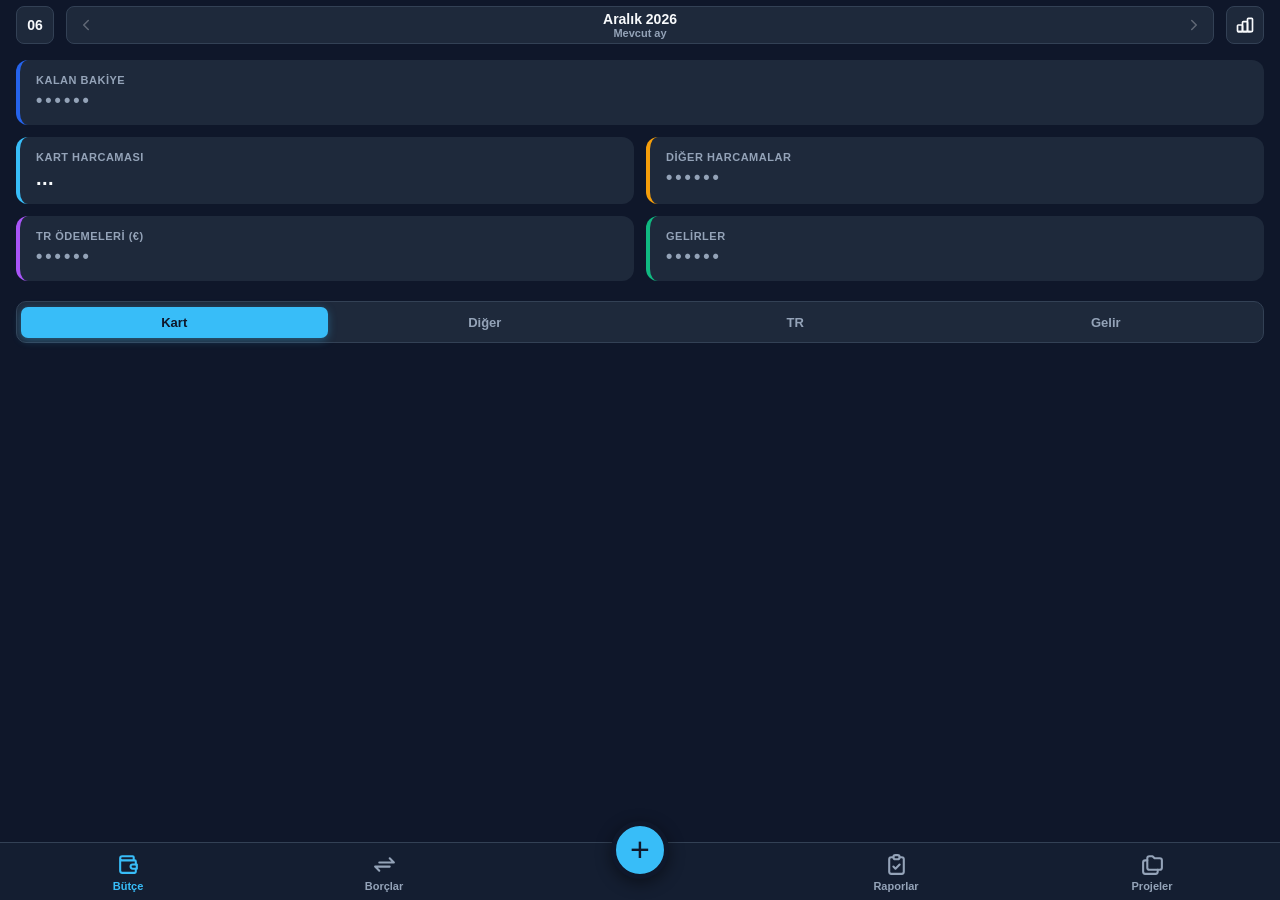
==== commit 5bab7fe0: "1" ====
--- a/2.html
+++ b/2.html
@@ -1,4 +1,3 @@
-
 <!DOCTYPE html>
 <html lang="tr">
 <head>
@@ -563,7 +562,7 @@
       animation: popUp 0.25s cubic-bezier(0.175, 0.885, 0.32, 1.275);
     }
     #badgeVersionAction {
-      bottom: 355px;
+      bottom: 455px;
       background: #1e293b;
       color: var(--text-dim);
       border: 1px solid var(--border);
@@ -572,6 +571,16 @@
       padding: 5px 12px;
       pointer-events: none;
       box-shadow: 0 4px 12px rgba(0,0,0,0.4);
+    }
+    #btnProjectsAction {
+      bottom: 405px;
+      background: var(--primary-blue);
+      color: #fff;
+    }
+    #btnChartsAction {
+      bottom: 355px;
+      background: #14b8a6;
+      color: #04201c;
     }
     #btnPastMonthReportAction {
       bottom: 305px;
@@ -1102,6 +1111,51 @@
       flex-direction: column;
       gap: 2px;
     }
+  
+    /* ===== v3.10: ay çubuğu, alt menü, Raporlar ===== */
+    :root { --nav-h: calc(58px + env(safe-area-inset-bottom, 0px)); }
+    body { padding-bottom: calc(var(--nav-h) + 24px); }
+    .topbar { grid-template-columns: 38px 1fr 38px !important; }
+    .mnav { height: 38px; display: flex; align-items: stretch; background: var(--card-bg); border: 1px solid var(--border); border-radius: 8px; overflow: hidden; transition: all 0.25s ease; min-width: 0; }
+    .mn-ar { width: 38px; border: none; background: transparent; color: var(--text); display: flex; align-items: center; justify-content: center; cursor: pointer; padding: 0; flex-shrink: 0; }
+    .mn-ar svg { width: 18px; height: 18px; }
+    .mn-ar:disabled { opacity: 0.3; cursor: default; }
+    .mn-name { flex: 1; border: none; background: transparent; color: var(--text); padding: 0; display: flex; flex-direction: column; align-items: center; justify-content: center; cursor: pointer; line-height: 1.15; min-width: 0; }
+    .mn-1 { font-size: 14px; font-weight: 700; white-space: nowrap; }
+    .mn-2 { font-size: 11px; font-weight: 600; color: var(--text-dim); }
+    .mnav.past { border: 2px solid var(--orange); background: rgba(245, 158, 11, 0.12); box-shadow: 0 0 10px rgba(245, 158, 11, 0.25); }
+    .mnav.past .mn-ar, .mnav.past .mn-name, .mnav.past .mn-2 { color: var(--orange); }
+    .mnav.next { border: 2px solid var(--purple); background: rgba(168, 85, 247, 0.12); box-shadow: 0 0 10px rgba(168, 85, 247, 0.25); }
+    .mnav.next .mn-ar, .mnav.next .mn-name, .mnav.next .mn-2 { color: var(--purple); }
+    .dseg { display: flex; background: var(--card-bg); border: 1px solid var(--border); border-radius: 8px; padding: 3px; gap: 3px; height: 38px; }
+    .dseg button { flex: 1; border: none; background: transparent; color: var(--text-dim); font-size: 13px; font-weight: 600; border-radius: 6px; cursor: pointer; padding: 0; }
+    .dseg button.active { background: var(--orange); color: #0f172a; box-shadow: 0 2px 6px rgba(245, 158, 11, 0.3); }
+    .top-title { font-size: 16px; font-weight: 700; text-align: center; line-height: 38px; }
+
+    .bottom-nav { position: fixed; left: 0; right: 0; bottom: 0; height: var(--nav-h); padding-bottom: env(safe-area-inset-bottom, 0px); background: rgba(21, 31, 50, 0.98); border-top: 1px solid var(--border); display: grid; grid-template-columns: repeat(5, 1fr); z-index: 120; }
+    .bn-item { border: none; background: transparent; color: var(--text-dim); display: flex; flex-direction: column; align-items: center; justify-content: center; gap: 3px; font-size: 11px; font-weight: 600; cursor: pointer; padding: 0; }
+    .bn-item svg { width: 25px; height: 25px; }
+    .bn-item.active { color: var(--c); }
+    .bn-center { display: flex; justify-content: center; align-items: flex-start; }
+    .bottom-nav .fab { position: relative; right: auto; bottom: auto; width: 58px; height: 58px; margin-top: -22px; border: 5px solid var(--bg); z-index: 2; }
+    .bottom-nav .fab span { font-size: 34px; margin-top: -2px; }
+    .fab-menu { position: fixed; left: 50%; transform: translateX(-50%); bottom: calc(var(--nav-h) + 26px); display: none; flex-direction: column; align-items: center; gap: 8px; z-index: 130; }
+    .fab-menu.open { display: flex; }
+    .fab-menu .fab-mini-action { position: static; display: flex; }
+
+    .rep-head { display: flex; align-items: center; gap: 10px; padding-top: 6px; }
+    .rep-title { flex: 1; font-size: 20px; font-weight: 700; }
+    .rep-send { height: 38px; padding: 0 14px; border-radius: 8px; border: 1px solid var(--green); background: rgba(16, 185, 129, 0.14); color: var(--green); font-size: 13px; font-weight: 700; display: flex; align-items: center; gap: 6px; cursor: pointer; }
+    .rep-send svg { width: 16px; height: 16px; }
+    #repTabs .tab-btn.active { background: var(--green); color: #0f172a; box-shadow: 0 2px 8px rgba(16, 185, 129, 0.35); }
+    .rep-panel { position: static !important; inset: auto !important; background: transparent !important; z-index: auto !important; align-items: stretch !important; }
+    .rep-panel .modal-content { max-height: none !important; border: none !important; background: transparent !important; padding: 0 !important; border-radius: 0 !important; overflow: visible !important; }
+    .rep-panel .modal-actions { display: none !important; }
+    .rep-panel [id$="ReportContent"] { max-height: none !important; overflow: visible !important; }
+    .mp-row { display: flex; justify-content: space-between; align-items: center; width: 100%; padding: 13px 14px; border: 1px solid var(--border); border-radius: 10px; background: var(--bg); color: var(--text); margin-bottom: 8px; cursor: pointer; text-align: left; }
+    .mp-row.on { border-color: var(--accent); background: rgba(56, 189, 248, 0.1); }
+    .mp-a { font-size: 14px; font-weight: 700; }
+    .mp-b { font-size: 11px; color: var(--text-dim); font-weight: 600; }
   </style>
 </head>
 <body>
@@ -1112,18 +1166,37 @@
   <div id="pullIndicator">↓</div>
 
   <div id="appContent">
-    <div class="header" style="grid-template-columns: 1fr 38px 1fr; gap: 8px;">
-      <div class="module-switcher">
+    <div class="header topbar" id="topBar">
+      <!-- SOL: TARİH BUTONU (Ajanda) -->
+      <button type="button" id="btnTimelineView" style="height:38px; width:38px; background:var(--card-bg); border:1px solid var(--border); border-radius:8px; color:var(--text); font-size:14px; font-weight:800; cursor:pointer; display:flex; align-items:center; justify-content:center; transition:all 0.2s;" onclick="switchModule('timeline')">
+        <span id="btnTimelineDayNum">--</span>
+      </button>
+
+      <!-- ORTA: ay çubuğu (Bütçe) / Aktif-Arşiv (Borçlar) / başlık (Ajanda) -->
+      <div id="topCenter" style="min-width:0;">
+        <div class="mnav" id="monthNav">
+          <button type="button" class="mn-ar" id="mnPrev" aria-label="Önceki ay" onclick="stepMonth(1)"><svg viewBox="0 0 24 24" fill="none" stroke="currentColor" stroke-width="2" stroke-linecap="round" stroke-linejoin="round" aria-hidden="true"><path d="M15 6l-6 6l6 6"/></svg></button>
+          <button type="button" class="mn-name" id="mnName" aria-label="Ay seç" onclick="openMonthPicker()"><span class="mn-1" id="mn1">...</span><span class="mn-2" id="mn2"></span></button>
+          <button type="button" class="mn-ar" id="mnNext" aria-label="Sonraki ay" onclick="stepMonth(-1)"><svg viewBox="0 0 24 24" fill="none" stroke="currentColor" stroke-width="2" stroke-linecap="round" stroke-linejoin="round" aria-hidden="true"><path d="M9 6l6 6l-6 6"/></svg></button>
+        </div>
+        <div class="dseg" id="debtSeg" style="display:none;">
+          <button type="button" id="dsActive" class="active" onclick="setDebtArchive(false)">Aktif borçlar</button>
+          <button type="button" id="dsArch" onclick="setDebtArchive(true)">Arşiv</button>
+        </div>
+        <div class="top-title" id="topTitle" style="display:none;">Ajanda</div>
+      </div>
+
+      <!-- SAĞ: GRAFİKLER -->
+      <button type="button" id="btnChartsTop" aria-label="Grafikler" onclick="openCharts()" style="height:38px; width:38px; background:var(--card-bg); border:1px solid var(--border); border-radius:8px; color:var(--text); cursor:pointer; display:flex; align-items:center; justify-content:center; padding:0;"><svg viewBox="0 0 24 24" width="20" height="20" fill="none" stroke="currentColor" stroke-width="2" stroke-linecap="round" stroke-linejoin="round" aria-hidden="true"><path d="M3 12m0 1a1 1 0 0 1 1 -1h4a1 1 0 0 1 1 1v6a1 1 0 0 1 -1 1h-4a1 1 0 0 1 -1 -1z"/><path d="M9 8m0 1a1 1 0 0 1 1 -1h4a1 1 0 0 1 1 1v10a1 1 0 0 1 -1 1h-4a1 1 0 0 1 -1 -1z"/><path d="M15 4m0 1a1 1 0 0 1 1 -1h4a1 1 0 0 1 1 1v14a1 1 0 0 1 -1 1h-4a1 1 0 0 1 -1 -1z"/><path d="M4 20l14 0"/></svg></button>
+
+      <!-- Eski modül anahtarı ve ay listesi: kod bunlara başvurduğu için DOM'da kalıyor, görünmüyor -->
+      <div style="display:none;">
+        <div class="module-switcher">
         <button class="mod-btn active" id="modBudget" onclick="switchModule('budget')">Bütçe</button>
         <button class="mod-btn" id="modDebts" onclick="switchModule('debts')">Borçlar</button>
       </div>
-      
-      <!-- ORTADAKİ DİNAMİK GÜN BUTONU -->
-      <button type="button" id="btnTimelineView" style="height:38px; width:38px; background:var(--card-bg); border:1px solid var(--border); border-radius:8px; color:var(--text); font-size:14px; font-weight:800; cursor:pointer; display:flex; align-items:center; justify-content:center; transition:all 0.2s;" onclick="switchModule('timeline')">
-        <span id="btnTimelineDayNum">--</span>
-      </button>
-
-      <select id="sheetSelect" class="sheet-select" onchange="onFilterChange()"></select>
+      </div>
+      <select id="sheetSelect" style="display:none;" class="sheet-select" onchange="onFilterChange()"></select>
     </div>
 
     <!-- 1. BÜTÇE MODÜLÜ GÖRÜNÜMÜ -->
@@ -1242,30 +1315,56 @@
       <div id="timelineListContainer" style="overflow-y: auto; max-height: calc(100vh - 200px); padding-top: 6px; padding-bottom: 85px; -webkit-overflow-scrolling: touch;"></div>
     </div>
     
+    <!-- 4. RAPORLAR GÖRÜNÜMÜ (Ay İçi Kontrol, Geçmiş Ay, Likidite) -->
+    <div id="viewReports" style="display: none;">
+      <div class="rep-head">
+        <div class="rep-title">Raporlar</div>
+        <button type="button" class="rep-send" id="btnRepSend" onclick="openTelegramReportChooser()" aria-label="Listeyi Telegram'a gönder"><svg viewBox="0 0 24 24" fill="none" stroke="currentColor" stroke-width="2" stroke-linecap="round" stroke-linejoin="round" aria-hidden="true"><path d="M10 14l11 -11"/><path d="M21 3l-6.5 18a.55 .55 0 0 1 -1 0l-3.5 -7l-7 -3.5a.55 .55 0 0 1 0 -1l18 -6.5"/></svg>Gönder</button>
+      </div>
+      <div class="tabs" id="repTabs" style="margin: 14px 0 12px;">
+        <button class="tab-btn active" id="rtab-ctrl" onclick="showReportPanel('ctrl')">Ay İçi Kontrol</button>
+        <button class="tab-btn" id="rtab-past" onclick="showReportPanel('past')">Geçmiş Ay</button>
+        <button class="tab-btn" id="rtab-liq" onclick="showReportPanel('liq')">Likidite</button>
+      </div>
+      <div id="repPanels"></div>
+    </div>
+
     <div id="listContainer"></div>
   </div>
 
   <!-- BASILI TUTUNCA ÇIKAN SÜRÜM ROZETİ VE 5 AKSİYON BUTONU -->
+<div class="fab-menu" id="fabMenu">
   <div id="badgeVersionAction" class="fab-mini-action">
-    Sürüm 3.7.15
+      Sürüm 3.10.0
+    </div>
+    <button id="btnToggleSearchAction" class="fab-mini-action" onclick="toggleSearchFromFab()">
+      🔍 Harcamalarda Ara
+    </button>
+    <button id="btnLastMonthAction" class="fab-mini-action" onclick="openLastMonthTemplateModal()">
+      📋 Kayıtları Aktar
+    </button>
   </div>
-  <button id="btnPastMonthReportAction" class="fab-mini-action" onclick="openPastMonthReportModal()">
-    📊 Geçmiş Ay Raporu
-  </button>
-  <button id="btnControlAction" class="fab-mini-action" onclick="openControlModal()">
-    📋 Ay İçi Kontrol
-  </button>
-  <button id="btnToggleSearchAction" class="fab-mini-action" onclick="toggleSearchFromFab()">
-    🔍 Harcamalarda Ara
-  </button>
-  <button id="btnLiquidityAction" class="fab-mini-action" onclick="openLiquidityModal()">
-    🔮 Likidite Planlaması
-  </button>
-  <button id="btnLastMonthAction" class="fab-mini-action" onclick="openLastMonthTemplateModal()">
-    📋 Kayıtları Aktar
-  </button>
-
-  <button class="fab" id="mainFab"><span>+</span></button>
+
+    <div id="projeFrameWrap" style="display:none; position:fixed; inset:0; z-index:100000; background:#0f172a;">
+    <iframe id="projeFrame" title="Projeler" style="width:100%; height:100%; border:0; background:#0f172a;"></iframe>
+  </div>
+
+  <div id="projeTabWrap" style="display:none; position:fixed; left:0; right:0; top:0; bottom:var(--nav-h); z-index:110; background:#0f172a;">
+    <iframe id="projeTabFrame" title="Projeler" style="width:100%; height:100%; border:0; background:#0f172a;"></iframe>
+  </div>
+
+  <nav class="bottom-nav" id="bottomNav" aria-label="Ana menü">
+    <button type="button" class="bn-item active" id="bn-budget" onclick="navTo('budget')" style="--c:var(--accent);"><svg viewBox="0 0 24 24" fill="none" stroke="currentColor" stroke-width="2" stroke-linecap="round" stroke-linejoin="round" aria-hidden="true"><path d="M17 8v-3a1 1 0 0 0 -1 -1h-10a2 2 0 0 0 0 4h12a1 1 0 0 1 1 1v3m0 4v3a1 1 0 0 1 -1 1h-12a2 2 0 0 1 -2 -2v-12"/><path d="M20 12v4h-4a2 2 0 0 1 0 -4h4"/></svg><span>Bütçe</span></button>
+    <button type="button" class="bn-item" id="bn-debts" onclick="navTo('debts')" style="--c:var(--orange);"><svg viewBox="0 0 24 24" fill="none" stroke="currentColor" stroke-width="2" stroke-linecap="round" stroke-linejoin="round" aria-hidden="true"><path d="M7 10h14l-4 -4"/><path d="M17 14h-14l4 4"/></svg><span>Borçlar</span></button>
+    <div class="bn-center"><button class="fab" id="mainFab" aria-label="Kayıt ekle. Basılı tutunca menü"><span>+</span></button></div>
+    <button type="button" class="bn-item" id="bn-reports" onclick="navTo('reports')" style="--c:var(--green);"><svg viewBox="0 0 24 24" fill="none" stroke="currentColor" stroke-width="2" stroke-linecap="round" stroke-linejoin="round" aria-hidden="true"><path d="M9 5h-2a2 2 0 0 0 -2 2v12a2 2 0 0 0 2 2h10a2 2 0 0 0 2 -2v-12a2 2 0 0 0 -2 -2h-2"/><path d="M9 3m0 2a2 2 0 0 1 2 -2h2a2 2 0 0 1 2 2v0a2 2 0 0 1 -2 2h-2a2 2 0 0 1 -2 -2z"/><path d="M9 14l2 2l4 -4"/></svg><span>Raporlar</span></button>
+    <button type="button" class="bn-item" id="bn-projects" onclick="navTo('projects')" style="--c:var(--purple);"><svg viewBox="0 0 24 24" fill="none" stroke="currentColor" stroke-width="2" stroke-linecap="round" stroke-linejoin="round" aria-hidden="true"><path d="M9 4h3l2 2h5a2 2 0 0 1 2 2v7a2 2 0 0 1 -2 2h-10a2 2 0 0 1 -2 -2v-9a2 2 0 0 1 2 -2"/><path d="M17 17v2a2 2 0 0 1 -2 2h-10a2 2 0 0 1 -2 -2v-9a2 2 0 0 1 2 -2h2"/></svg><span>Projeler</span></button>
+  </nav>
+
+  <!-- AY SEÇİCİ -->
+  <div class="modal" id="modalMonthPicker">
+    <div class="modal-content" id="monthPickerContent"></div>
+  </div>
 
   <!-- GEÇMİŞ AY RAPORU MODALI -->
   <div class="modal" id="modalPastMonthReport">
@@ -1538,7 +1637,7 @@
   </div>
 
   <script>
-    const CURRENT_VERSION = "3.7.15";
+    const CURRENT_VERSION = "3.10.0";
     const API_URL = "https://script.google.com/macros/s/AKfycbxwsVf8deHomi5jaNLfU86AkVbRQdXPNHuK8z9qiL1EGJanlSo_1e9BhQX0Kup7BdTb/exec";
 
     let currentModule = 'budget';
@@ -1640,7 +1739,8 @@
         const html = await response.text();
         const match = html.match(/CURRENT_VERSION\s*=\s*["']([^"']+)["']/);
         if (match && match[1] && match[1] !== CURRENT_VERSION) {
-          localStorage.clear();
+          // proje.html ve grafik.html ayarları ("proje_", "grafik_" önekli) silinmesin
+          Object.keys(localStorage).forEach(k => { if (!k.startsWith('proje_') && !k.startsWith('grafik_')) localStorage.removeItem(k); });
           window.location.reload(true);
         }
       } catch (e) {}
@@ -1833,29 +1933,50 @@
     }
 
     function showFabAction() {
-      document.getElementById('badgeVersionAction').style.display = 'flex';
-      document.getElementById('btnPastMonthReportAction').style.display = 'flex';
-      document.getElementById('btnControlAction').style.display = 'flex';
-      document.getElementById('btnToggleSearchAction').style.display = 'flex';
-      document.getElementById('btnLiquidityAction').style.display = 'flex';
-      document.getElementById('btnLastMonthAction').style.display = 'flex';
-
+      document.getElementById('fabMenu').classList.add('open');
       const isSearchNow = (currentModule === 'budget' ? isSearchActiveBudget : isSearchActiveDebts);
       document.getElementById('btnToggleSearchAction').innerHTML = isSearchNow ? '✕ Aramayı Kapat' : '🔍 Harcamalarda Ara';
-
       if (navigator.vibrate) {
         navigator.vibrate(50);
       }
     }
 
     function hideFabAction() {
-      document.getElementById('badgeVersionAction').style.display = 'none';
-      document.getElementById('btnPastMonthReportAction').style.display = 'none';
-      document.getElementById('btnControlAction').style.display = 'none';
-      document.getElementById('btnToggleSearchAction').style.display = 'none';
-      document.getElementById('btnLiquidityAction').style.display = 'none';
-      document.getElementById('btnLastMonthAction').style.display = 'none';
-    }
+      const m = document.getElementById('fabMenu');
+      if (m) m.classList.remove('open');
+    }
+
+    // Projeler sayfası, uygulamadan çıkmadan tam ekran katmanda açılır (iOS uygulama içi tarayıcıya atmasın diye)
+    function openProjects() { openFrame('proje.html'); }
+
+    function openCharts() { openFrame('grafik.html'); }
+
+    function openFrame(page) {
+      hideFabAction();
+      const probe = document.createElement('div');
+      probe.style.cssText = 'position:fixed;top:0;left:0;visibility:hidden;padding-top:env(safe-area-inset-top);padding-bottom:env(safe-area-inset-bottom)';
+      document.body.appendChild(probe);
+      const cs = getComputedStyle(probe);
+      const sat = parseFloat(cs.paddingTop) || 0;
+      const sab = parseFloat(cs.paddingBottom) || 0;
+      probe.remove();
+      // Başlık satırının ekrandaki yeri: Projeler sayfası üst boşluğunu buna hizalar
+      const hdr = document.querySelector('#appContent .header') || document.getElementById('topBar');
+      const hy = hdr ? Math.round((hdr.getBoundingClientRect().top + window.pageYOffset) * 100) / 100 : sat;
+      document.getElementById('projeFrame').src = page + '?embed=1&sat=' + sat + '&sab=' + sab + '&hy=' + hy + '&t=' + Date.now();
+      document.getElementById('projeFrameWrap').style.display = 'block';
+      document.body.style.overflow = 'hidden';
+    }
+
+    function closeProjects() {
+      document.getElementById('projeFrameWrap').style.display = 'none';
+      document.getElementById('projeFrame').src = 'about:blank';
+      document.body.style.overflow = '';
+    }
+
+    window.addEventListener('message', function (e) {
+      if (e.origin === window.location.origin && e.data && (e.data.type === 'proje-close' || e.data.type === 'grafik-close')) closeProjects();
+    });
 
     function toggleSearchFromFab() {
       hideFabAction();
@@ -1945,7 +2066,7 @@
       if (pastMonths.length === 0) {
         pastSelect.innerHTML = '<option value="">Geçmiş ay yok</option>';
         document.getElementById('pastReportContent').innerHTML = '<div style="text-align:center; padding:30px; color:var(--text-dim);">Kayıtlı geçmiş ay bulunamadı.</div>';
-        openModalWithScrollLock('modalPastMonthReport');
+        activateReportPanel('past');
         return;
       }
 
@@ -1957,7 +2078,7 @@
         pastSelect.appendChild(opt);
       });
 
-      openModalWithScrollLock('modalPastMonthReport');
+      activateReportPanel('past');
       loadPastReportData(pastSelect.value);
     }
 
@@ -2016,9 +2137,8 @@
       const targetMonth = pastSelect ? pastSelect.value : null;
       if (!targetMonth) return;
 
-      closeModal('modalPastMonthReport');
-
       if (currentModule !== 'budget') {
+        pendingMonthTarget = targetMonth;
         switchModule('budget');
       }
 
@@ -2274,7 +2394,7 @@
       isLiqSummaryTRYView = false;
       updateLiquidityViewSwitcher();
       renderLiquidityContent();
-      openModalWithScrollLock('modalLiquidity');
+      activateReportPanel('liq');
     }
 
     function switchLiquidityView(view) {
@@ -2304,7 +2424,7 @@
       selectedFiltersCtrl.clear();
       updateControlViewSwitcher();
       renderControlContent();
-      openModalWithScrollLock('modalControl');
+      activateReportPanel('ctrl');
     }
 
     function switchControlView(view) {
@@ -4097,9 +4217,13 @@
         }
 
         openBudgetAddModal();
-      } else {
+      } else if (currentModule === 'debts') {
         document.getElementById('mDebtDate').value = getLocalTodayISO();
         openModalWithScrollLock('modalDebt');
+      } else {
+        // Ajanda / Raporlar / Projeler sekmesinden: önce Bütçe'ye dön, sonra kayıt ekle
+        switchModule('budget');
+        setTimeout(() => { openBudgetAddModal(); }, 500);
       }
     }
 
@@ -4263,7 +4387,7 @@
         const rowEl = document.createElement('label');
         rowEl.className = 'template-item';
         if (isAlreadyExists) {
-          rowEl.style.opacity = '0.75';
+          rowEl.style.opacity = '0.55';
           rowEl.style.border = '2px solid rgba(245, 158, 11, 0.5)';
         }
 
@@ -4409,10 +4533,12 @@
     // switchModule Fonksiyonunu Güncelle
     function switchModule(mod) {
       currentModule = mod;
-      
+
       const isBudget = (mod === 'budget');
       const isDebts = (mod === 'debts');
       const isTimeline = (mod === 'timeline');
+      const isReports = (mod === 'reports');
+      const isProjects = (mod === 'projects');
 
       document.getElementById('modBudget').classList.toggle('active', isBudget);
       document.getElementById('modDebts').classList.toggle('active', isDebts);
@@ -4425,17 +4551,25 @@
       document.getElementById('viewBudget').style.display = isBudget ? 'block' : 'none';
       document.getElementById('viewDebts').style.display = isDebts ? 'block' : 'none';
       document.getElementById('viewTimeline').style.display = isTimeline ? 'block' : 'none';
-      document.getElementById('listContainer').style.display = isTimeline ? 'none' : 'block';
+      document.getElementById('viewReports').style.display = isReports ? 'block' : 'none';
+      document.getElementById('projeTabWrap').style.display = isProjects ? 'block' : 'none';
+      document.getElementById('listContainer').style.display = (isTimeline || isReports || isProjects) ? 'none' : 'block';
 
       const edge = document.getElementById('edgeIndicator');
       if (edge && !isBudget) edge.className = '';
-      
+
       const select = document.getElementById('sheetSelect');
 
       if (isTimeline) {
         select.style.visibility = 'hidden';
         document.body.style.overflow = 'hidden'; // Sayfa gövdesinin yukarı kaçmasını engeller
         loadAndRenderMainTimeline();
+      } else if (isReports) {
+        document.body.style.overflow = '';
+        showReportPanel(reportPanel);
+      } else if (isProjects) {
+        document.body.style.overflow = 'hidden';
+        showProjeTab();
       } else {
         select.style.visibility = 'visible';
         document.body.style.overflow = ''; // Diğer modlarda normal kaydırmaya döner
@@ -4452,6 +4586,9 @@
           loadDebtsData();
         }
       }
+
+      updateBottomNav(mod);
+      syncTopBar();
     }
 
     async function loadAndRenderMainTimeline() {
@@ -5010,6 +5147,11 @@
         if (name === activeSheet || name === "Mevcut Ay") opt.selected = true;
         select.appendChild(opt);
       });
+
+      if (pendingMonthTarget && sheets.includes(pendingMonthTarget)) {
+        select.value = pendingMonthTarget;
+      }
+      pendingMonthTarget = null;
 
       onFilterChange();
     }
@@ -6540,6 +6682,196 @@
       }
     }
     
+  
+    // =========================================================
+    // v3.10: AY ÇUBUĞU, ALT MENÜ, RAPORLAR SEKMESİ
+    // =========================================================
+    let pendingMonthTarget = null;
+    let reportPanel = 'ctrl';
+    let projeTabLoaded = false;
+    let topBarY = 0;
+
+    function parseSheetYM(name) {
+      const m = /^(\d{4}) (\S+)$/.exec(String(name).trim());
+      if (!m) return null;
+      const mi = TR_MONTH_NAMES.indexOf(m[2]);
+      return mi < 0 ? null : { y: parseInt(m[1], 10), m: mi };
+    }
+    function currentMonthYM() {
+      let best = null;
+      (availableSheets || []).forEach(n => {
+        const p = parseSheetYM(n);
+        if (p && (!best || p.y > best.y || (p.y === best.y && p.m > best.m))) best = p;
+      });
+      if (best) { let y = best.y, m = best.m + 1; if (m > 11) { m = 0; y++; } return { y, m }; }
+      const d = new Date();
+      return { y: d.getFullYear(), m: d.getMonth() };
+    }
+    function monthInfo(sheet) {
+      const cur = currentMonthYM();
+      if (sheet === 'Mevcut Ay') return { label: TR_MONTH_NAMES[cur.m] + ' ' + cur.y, cap: 'Mevcut ay', kind: 'cur' };
+      if (sheet === 'Gelecek Ay') {
+        let y = cur.y, m = cur.m + 1; if (m > 11) { m = 0; y++; }
+        return { label: TR_MONTH_NAMES[m] + ' ' + y, cap: 'Gelecek ay', kind: 'next' };
+      }
+      const p = parseSheetYM(sheet);
+      return { label: p ? TR_MONTH_NAMES[p.m] + ' ' + p.y : sheet, cap: 'Geçmiş ay', kind: 'past' };
+    }
+    // Ay listesi: en yeni önce (Gelecek Ay, Mevcut Ay, sonra arşivler yeniden eskiye)
+    function monthOptionsOrdered() {
+      const select = document.getElementById('sheetSelect');
+      const vals = Array.from(select.options).map(o => o.value);
+      const rank = v => {
+        if (v === 'Gelecek Ay') return [3, 0, 0];
+        if (v === 'Mevcut Ay') return [2, 0, 0];
+        const p = parseSheetYM(v);
+        return p ? [1, p.y, p.m] : [0, 0, 0];
+      };
+      return vals.map((v, i) => ({ v, i, r: rank(v) })).sort((a, b) => (b.r[0] - a.r[0]) || (b.r[1] - a.r[1]) || (b.r[2] - a.r[2]) || (a.i - b.i)).map(x => x.v);
+    }
+    function stepMonth(dir) { // +1: bir önceki (eski) ay, -1: bir sonraki (yeni) ay
+      if (currentModule !== 'budget') return;
+      const select = document.getElementById('sheetSelect');
+      const list = monthOptionsOrdered();
+      const idx = list.indexOf(select.value);
+      const ni = idx + dir;
+      if (idx < 0 || ni < 0 || ni >= list.length) return;
+      select.value = list[ni];
+      onFilterChange();
+    }
+    function openMonthPicker() {
+      if (currentModule !== 'budget') return;
+      const select = document.getElementById('sheetSelect');
+      const list = monthOptionsOrdered();
+      let h = '<h3 style="font-size: 16px; margin-bottom: 12px;">Ay seç</h3>';
+      list.forEach(v => {
+        const info = monthInfo(v), on = (v === select.value);
+        h += '<button type="button" class="mp-row' + (on ? ' on' : '') + '" data-v="' + v.replace(/"/g, '&quot;') + '" onclick="pickMonth(this.dataset.v)"><span class="mp-a">' + info.label + '</span><span class="mp-b">' + (on ? '✓ ' : '') + info.cap + '</span></button>';
+      });
+      h += '<div class="modal-actions"><button type="button" class="btn-cancel" onclick="closeModal(\'modalMonthPicker\')">Kapat</button></div>';
+      document.getElementById('monthPickerContent').innerHTML = h;
+      openModalWithScrollLock('modalMonthPicker');
+    }
+    function pickMonth(v) {
+      closeModal('modalMonthPicker');
+      document.getElementById('sheetSelect').value = v;
+      onFilterChange();
+    }
+    function setDebtArchive(flag) {
+      if (currentModule !== 'debts') return;
+      document.getElementById('sheetSelect').value = flag ? 'archive' : 'active';
+      onFilterChange();
+    }
+
+    function syncTopBar() {
+      const bar = document.getElementById('topBar');
+      if (!bar) return;
+      const mod = currentModule;
+      bar.style.display = (mod === 'reports' || mod === 'projects') ? 'none' : 'grid';
+      const select = document.getElementById('sheetSelect');
+      const nav = document.getElementById('monthNav');
+      nav.style.display = (mod === 'budget') ? 'flex' : 'none';
+      document.getElementById('debtSeg').style.display = (mod === 'debts') ? 'flex' : 'none';
+      document.getElementById('topTitle').style.display = (mod === 'timeline') ? 'block' : 'none';
+      document.getElementById('btnChartsTop').style.visibility = (mod === 'budget') ? 'visible' : 'hidden';
+      if (mod === 'budget') {
+        const val = select.value || 'Mevcut Ay';
+        const info = monthInfo(val);
+        document.getElementById('mn1').textContent = info.label;
+        document.getElementById('mn2').textContent = info.cap;
+        nav.classList.toggle('past', info.kind === 'past');
+        nav.classList.toggle('next', info.kind === 'next');
+        const list = monthOptionsOrdered();
+        const idx = list.indexOf(select.value);
+        document.getElementById('mnPrev').disabled = !(idx >= 0 && idx < list.length - 1);
+        document.getElementById('mnNext').disabled = !(idx > 0);
+      }
+      if (mod === 'debts') {
+        const arch = select.value === 'archive';
+        document.getElementById('dsActive').classList.toggle('active', !arch);
+        document.getElementById('dsArch').classList.toggle('active', arch);
+      }
+      if (bar.style.display !== 'none') {
+        const y = bar.getBoundingClientRect().top + (window.pageYOffset || 0);
+        if (y > 0 || topBarY === 0) topBarY = Math.round(y * 100) / 100;
+      }
+    }
+
+    function updateBottomNav(mod) {
+      const map = { budget: 'bn-budget', debts: 'bn-debts', reports: 'bn-reports', projects: 'bn-projects' };
+      Object.keys(map).forEach(k => {
+        const el = document.getElementById(map[k]);
+        if (el) el.classList.toggle('active', k === mod);
+      });
+    }
+    function navTo(mod) {
+      hideFabAction();
+      switchModule(mod);
+      window.scrollTo(0, 0);
+    }
+
+    // ---- Raporlar: mevcut pencereler sayfa içine taşınır, içlerindeki kod aynı kalır ----
+    (function initReportPanels() {
+      const host = document.getElementById('repPanels');
+      ['modalControl', 'modalPastMonthReport', 'modalLiquidity'].forEach(id => {
+        const el = document.getElementById(id);
+        if (el && host) {
+          el.classList.add('rep-panel');
+          el.style.display = 'none';
+          host.appendChild(el);
+        }
+      });
+    })();
+    function activateReportPanel(p) {
+      reportPanel = p;
+      const map = { ctrl: 'modalControl', past: 'modalPastMonthReport', liq: 'modalLiquidity' };
+      Object.keys(map).forEach(k => {
+        const el = document.getElementById(map[k]);
+        if (el) el.style.display = (k === p) ? 'block' : 'none';
+        const tb = document.getElementById('rtab-' + k);
+        if (tb) tb.classList.toggle('active', k === p);
+      });
+      const send = document.getElementById('btnRepSend');
+      if (send) send.style.display = (p === 'ctrl') ? 'flex' : 'none';
+      if (currentModule !== 'reports') switchModule('reports');
+    }
+    function showReportPanel(p) {
+      // Ay İçi Kontrol ve Likidite her zaman Mevcut Ay verisiyle çalışır
+      if (p !== 'past' && memoryCache['Mevcut Ay']) currentData = memoryCache['Mevcut Ay'];
+      if (p === 'ctrl') openControlModal();
+      else if (p === 'liq') openLiquidityModal();
+      else openPastMonthReportModal();
+    }
+
+    // ---- Projeler sekmesi (proje.html, alt menü açık kalır) ----
+    function measureInsets() {
+      const probe = document.createElement('div');
+      probe.style.cssText = 'position:fixed;top:0;left:0;visibility:hidden;padding-top:env(safe-area-inset-top);padding-bottom:env(safe-area-inset-bottom)';
+      document.body.appendChild(probe);
+      const cs = getComputedStyle(probe);
+      const r = { sat: parseFloat(cs.paddingTop) || 0, sab: parseFloat(cs.paddingBottom) || 0 };
+      probe.remove();
+      return r;
+    }
+    function showProjeTab() {
+      const frame = document.getElementById('projeTabFrame');
+      if (!projeTabLoaded) {
+        const ins = measureInsets();
+        const hy = topBarY > 0 ? topBarY : ins.sat;
+        frame.src = 'proje.html?embed=1&tab=1&sat=' + ins.sat + '&sab=0&hy=' + hy + '&t=' + Date.now();
+        projeTabLoaded = true;
+      } else if (frame.contentWindow) {
+        frame.contentWindow.postMessage({ type: 'proje-show' }, window.location.origin);
+      }
+    }
+
+    // Ay değişince / sekme değişince üst çubuk güncellenir
+    const _origOnFilterChange = onFilterChange;
+    onFilterChange = function () {
+      _origOnFilterChange.apply(this, arguments);
+      syncTopBar();
+    };
+    syncTopBar();
   </script>
 </body>
-</html>
+</html>
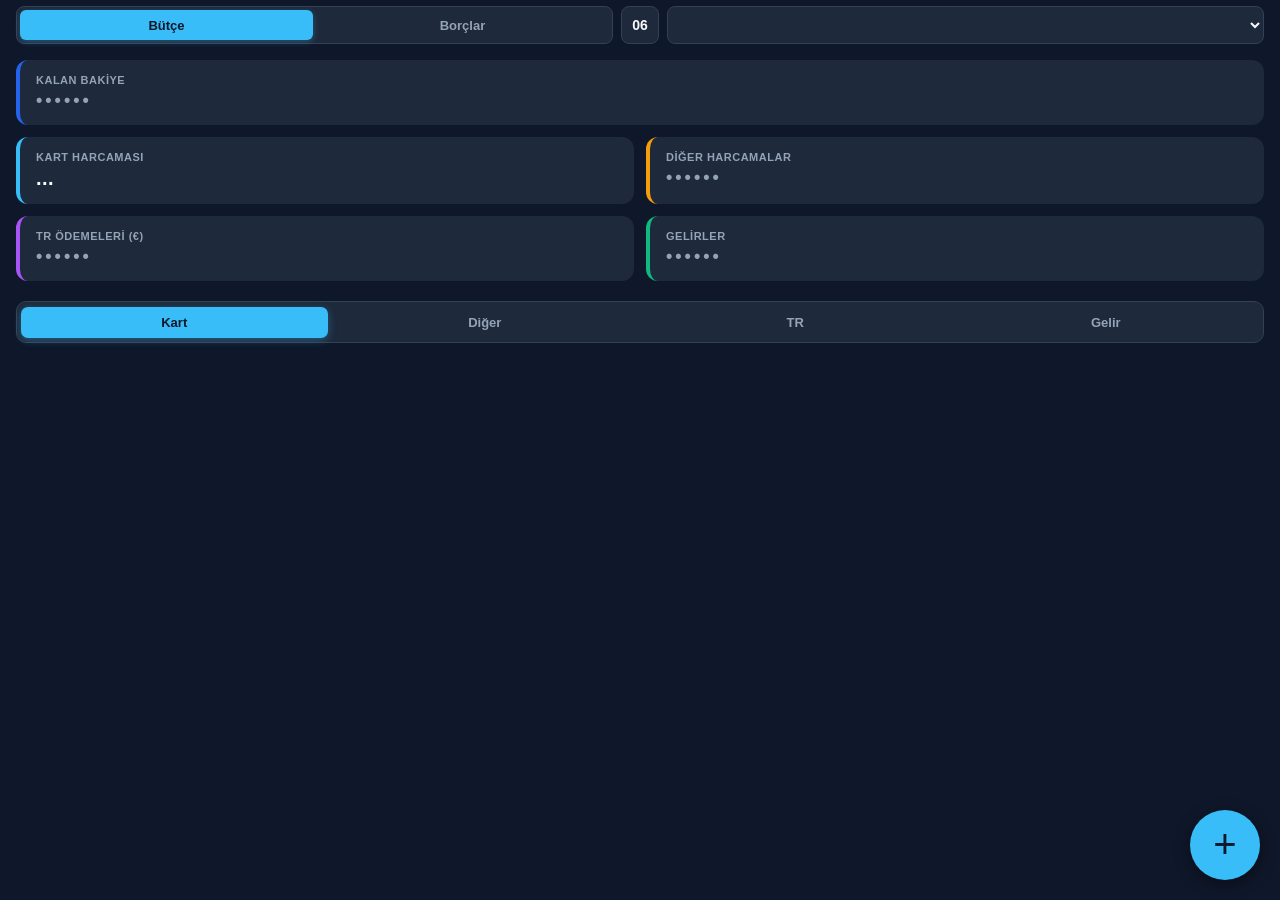
==== commit 7f826d8d: "2" ====
--- a/2.html
+++ b/2.html
@@ -1111,51 +1111,6 @@
       flex-direction: column;
       gap: 2px;
     }
-  
-    /* ===== v3.10: ay çubuğu, alt menü, Raporlar ===== */
-    :root { --nav-h: calc(58px + env(safe-area-inset-bottom, 0px)); }
-    body { padding-bottom: calc(var(--nav-h) + 24px); }
-    .topbar { grid-template-columns: 38px 1fr 38px !important; }
-    .mnav { height: 38px; display: flex; align-items: stretch; background: var(--card-bg); border: 1px solid var(--border); border-radius: 8px; overflow: hidden; transition: all 0.25s ease; min-width: 0; }
-    .mn-ar { width: 38px; border: none; background: transparent; color: var(--text); display: flex; align-items: center; justify-content: center; cursor: pointer; padding: 0; flex-shrink: 0; }
-    .mn-ar svg { width: 18px; height: 18px; }
-    .mn-ar:disabled { opacity: 0.3; cursor: default; }
-    .mn-name { flex: 1; border: none; background: transparent; color: var(--text); padding: 0; display: flex; flex-direction: column; align-items: center; justify-content: center; cursor: pointer; line-height: 1.15; min-width: 0; }
-    .mn-1 { font-size: 14px; font-weight: 700; white-space: nowrap; }
-    .mn-2 { font-size: 11px; font-weight: 600; color: var(--text-dim); }
-    .mnav.past { border: 2px solid var(--orange); background: rgba(245, 158, 11, 0.12); box-shadow: 0 0 10px rgba(245, 158, 11, 0.25); }
-    .mnav.past .mn-ar, .mnav.past .mn-name, .mnav.past .mn-2 { color: var(--orange); }
-    .mnav.next { border: 2px solid var(--purple); background: rgba(168, 85, 247, 0.12); box-shadow: 0 0 10px rgba(168, 85, 247, 0.25); }
-    .mnav.next .mn-ar, .mnav.next .mn-name, .mnav.next .mn-2 { color: var(--purple); }
-    .dseg { display: flex; background: var(--card-bg); border: 1px solid var(--border); border-radius: 8px; padding: 3px; gap: 3px; height: 38px; }
-    .dseg button { flex: 1; border: none; background: transparent; color: var(--text-dim); font-size: 13px; font-weight: 600; border-radius: 6px; cursor: pointer; padding: 0; }
-    .dseg button.active { background: var(--orange); color: #0f172a; box-shadow: 0 2px 6px rgba(245, 158, 11, 0.3); }
-    .top-title { font-size: 16px; font-weight: 700; text-align: center; line-height: 38px; }
-
-    .bottom-nav { position: fixed; left: 0; right: 0; bottom: 0; height: var(--nav-h); padding-bottom: env(safe-area-inset-bottom, 0px); background: rgba(21, 31, 50, 0.98); border-top: 1px solid var(--border); display: grid; grid-template-columns: repeat(5, 1fr); z-index: 120; }
-    .bn-item { border: none; background: transparent; color: var(--text-dim); display: flex; flex-direction: column; align-items: center; justify-content: center; gap: 3px; font-size: 11px; font-weight: 600; cursor: pointer; padding: 0; }
-    .bn-item svg { width: 25px; height: 25px; }
-    .bn-item.active { color: var(--c); }
-    .bn-center { display: flex; justify-content: center; align-items: flex-start; }
-    .bottom-nav .fab { position: relative; right: auto; bottom: auto; width: 58px; height: 58px; margin-top: -22px; border: 5px solid var(--bg); z-index: 2; }
-    .bottom-nav .fab span { font-size: 34px; margin-top: -2px; }
-    .fab-menu { position: fixed; left: 50%; transform: translateX(-50%); bottom: calc(var(--nav-h) + 26px); display: none; flex-direction: column; align-items: center; gap: 8px; z-index: 130; }
-    .fab-menu.open { display: flex; }
-    .fab-menu .fab-mini-action { position: static; display: flex; }
-
-    .rep-head { display: flex; align-items: center; gap: 10px; padding-top: 6px; }
-    .rep-title { flex: 1; font-size: 20px; font-weight: 700; }
-    .rep-send { height: 38px; padding: 0 14px; border-radius: 8px; border: 1px solid var(--green); background: rgba(16, 185, 129, 0.14); color: var(--green); font-size: 13px; font-weight: 700; display: flex; align-items: center; gap: 6px; cursor: pointer; }
-    .rep-send svg { width: 16px; height: 16px; }
-    #repTabs .tab-btn.active { background: var(--green); color: #0f172a; box-shadow: 0 2px 8px rgba(16, 185, 129, 0.35); }
-    .rep-panel { position: static !important; inset: auto !important; background: transparent !important; z-index: auto !important; align-items: stretch !important; }
-    .rep-panel .modal-content { max-height: none !important; border: none !important; background: transparent !important; padding: 0 !important; border-radius: 0 !important; overflow: visible !important; }
-    .rep-panel .modal-actions { display: none !important; }
-    .rep-panel [id$="ReportContent"] { max-height: none !important; overflow: visible !important; }
-    .mp-row { display: flex; justify-content: space-between; align-items: center; width: 100%; padding: 13px 14px; border: 1px solid var(--border); border-radius: 10px; background: var(--bg); color: var(--text); margin-bottom: 8px; cursor: pointer; text-align: left; }
-    .mp-row.on { border-color: var(--accent); background: rgba(56, 189, 248, 0.1); }
-    .mp-a { font-size: 14px; font-weight: 700; }
-    .mp-b { font-size: 11px; color: var(--text-dim); font-weight: 600; }
   </style>
 </head>
 <body>
@@ -1166,37 +1121,18 @@
   <div id="pullIndicator">↓</div>
 
   <div id="appContent">
-    <div class="header topbar" id="topBar">
-      <!-- SOL: TARİH BUTONU (Ajanda) -->
+    <div class="header" style="grid-template-columns: 1fr 38px 1fr; gap: 8px;">
+      <div class="module-switcher">
+        <button class="mod-btn active" id="modBudget" onclick="switchModule('budget')">Bütçe</button>
+        <button class="mod-btn" id="modDebts" onclick="switchModule('debts')">Borçlar</button>
+      </div>
+      
+      <!-- ORTADAKİ DİNAMİK GÜN BUTONU -->
       <button type="button" id="btnTimelineView" style="height:38px; width:38px; background:var(--card-bg); border:1px solid var(--border); border-radius:8px; color:var(--text); font-size:14px; font-weight:800; cursor:pointer; display:flex; align-items:center; justify-content:center; transition:all 0.2s;" onclick="switchModule('timeline')">
         <span id="btnTimelineDayNum">--</span>
       </button>
 
-      <!-- ORTA: ay çubuğu (Bütçe) / Aktif-Arşiv (Borçlar) / başlık (Ajanda) -->
-      <div id="topCenter" style="min-width:0;">
-        <div class="mnav" id="monthNav">
-          <button type="button" class="mn-ar" id="mnPrev" aria-label="Önceki ay" onclick="stepMonth(1)"><svg viewBox="0 0 24 24" fill="none" stroke="currentColor" stroke-width="2" stroke-linecap="round" stroke-linejoin="round" aria-hidden="true"><path d="M15 6l-6 6l6 6"/></svg></button>
-          <button type="button" class="mn-name" id="mnName" aria-label="Ay seç" onclick="openMonthPicker()"><span class="mn-1" id="mn1">...</span><span class="mn-2" id="mn2"></span></button>
-          <button type="button" class="mn-ar" id="mnNext" aria-label="Sonraki ay" onclick="stepMonth(-1)"><svg viewBox="0 0 24 24" fill="none" stroke="currentColor" stroke-width="2" stroke-linecap="round" stroke-linejoin="round" aria-hidden="true"><path d="M9 6l6 6l-6 6"/></svg></button>
-        </div>
-        <div class="dseg" id="debtSeg" style="display:none;">
-          <button type="button" id="dsActive" class="active" onclick="setDebtArchive(false)">Aktif borçlar</button>
-          <button type="button" id="dsArch" onclick="setDebtArchive(true)">Arşiv</button>
-        </div>
-        <div class="top-title" id="topTitle" style="display:none;">Ajanda</div>
-      </div>
-
-      <!-- SAĞ: GRAFİKLER -->
-      <button type="button" id="btnChartsTop" aria-label="Grafikler" onclick="openCharts()" style="height:38px; width:38px; background:var(--card-bg); border:1px solid var(--border); border-radius:8px; color:var(--text); cursor:pointer; display:flex; align-items:center; justify-content:center; padding:0;"><svg viewBox="0 0 24 24" width="20" height="20" fill="none" stroke="currentColor" stroke-width="2" stroke-linecap="round" stroke-linejoin="round" aria-hidden="true"><path d="M3 12m0 1a1 1 0 0 1 1 -1h4a1 1 0 0 1 1 1v6a1 1 0 0 1 -1 1h-4a1 1 0 0 1 -1 -1z"/><path d="M9 8m0 1a1 1 0 0 1 1 -1h4a1 1 0 0 1 1 1v10a1 1 0 0 1 -1 1h-4a1 1 0 0 1 -1 -1z"/><path d="M15 4m0 1a1 1 0 0 1 1 -1h4a1 1 0 0 1 1 1v14a1 1 0 0 1 -1 1h-4a1 1 0 0 1 -1 -1z"/><path d="M4 20l14 0"/></svg></button>
-
-      <!-- Eski modül anahtarı ve ay listesi: kod bunlara başvurduğu için DOM'da kalıyor, görünmüyor -->
-      <div style="display:none;">
-        <div class="module-switcher">
-        <button class="mod-btn active" id="modBudget" onclick="switchModule('budget')">Bütçe</button>
-        <button class="mod-btn" id="modDebts" onclick="switchModule('debts')">Borçlar</button>
-      </div>
-      </div>
-      <select id="sheetSelect" style="display:none;" class="sheet-select" onchange="onFilterChange()"></select>
+      <select id="sheetSelect" class="sheet-select" onchange="onFilterChange()"></select>
     </div>
 
     <!-- 1. BÜTÇE MODÜLÜ GÖRÜNÜMÜ -->
@@ -1315,56 +1251,40 @@
       <div id="timelineListContainer" style="overflow-y: auto; max-height: calc(100vh - 200px); padding-top: 6px; padding-bottom: 85px; -webkit-overflow-scrolling: touch;"></div>
     </div>
     
-    <!-- 4. RAPORLAR GÖRÜNÜMÜ (Ay İçi Kontrol, Geçmiş Ay, Likidite) -->
-    <div id="viewReports" style="display: none;">
-      <div class="rep-head">
-        <div class="rep-title">Raporlar</div>
-        <button type="button" class="rep-send" id="btnRepSend" onclick="openTelegramReportChooser()" aria-label="Listeyi Telegram'a gönder"><svg viewBox="0 0 24 24" fill="none" stroke="currentColor" stroke-width="2" stroke-linecap="round" stroke-linejoin="round" aria-hidden="true"><path d="M10 14l11 -11"/><path d="M21 3l-6.5 18a.55 .55 0 0 1 -1 0l-3.5 -7l-7 -3.5a.55 .55 0 0 1 0 -1l18 -6.5"/></svg>Gönder</button>
-      </div>
-      <div class="tabs" id="repTabs" style="margin: 14px 0 12px;">
-        <button class="tab-btn active" id="rtab-ctrl" onclick="showReportPanel('ctrl')">Ay İçi Kontrol</button>
-        <button class="tab-btn" id="rtab-past" onclick="showReportPanel('past')">Geçmiş Ay</button>
-        <button class="tab-btn" id="rtab-liq" onclick="showReportPanel('liq')">Likidite</button>
-      </div>
-      <div id="repPanels"></div>
-    </div>
-
     <div id="listContainer"></div>
   </div>
 
   <!-- BASILI TUTUNCA ÇIKAN SÜRÜM ROZETİ VE 5 AKSİYON BUTONU -->
-<div class="fab-menu" id="fabMenu">
   <div id="badgeVersionAction" class="fab-mini-action">
-      Sürüm 3.10.0
-    </div>
-    <button id="btnToggleSearchAction" class="fab-mini-action" onclick="toggleSearchFromFab()">
-      🔍 Harcamalarda Ara
-    </button>
-    <button id="btnLastMonthAction" class="fab-mini-action" onclick="openLastMonthTemplateModal()">
-      📋 Kayıtları Aktar
-    </button>
+    Sürüm 3.9.0
   </div>
-
-    <div id="projeFrameWrap" style="display:none; position:fixed; inset:0; z-index:100000; background:#0f172a;">
+  <button id="btnProjectsAction" class="fab-mini-action" onclick="openProjects()">
+    📁 Projeler
+  </button>
+  <button id="btnChartsAction" class="fab-mini-action" onclick="openCharts()">
+    📈 Grafikler
+  </button>
+  <button id="btnPastMonthReportAction" class="fab-mini-action" onclick="openPastMonthReportModal()">
+    📊 Geçmiş Ay Raporu
+  </button>
+  <button id="btnControlAction" class="fab-mini-action" onclick="openControlModal()">
+    📋 Ay İçi Kontrol
+  </button>
+  <button id="btnToggleSearchAction" class="fab-mini-action" onclick="toggleSearchFromFab()">
+    🔍 Harcamalarda Ara
+  </button>
+  <button id="btnLiquidityAction" class="fab-mini-action" onclick="openLiquidityModal()">
+    🔮 Likidite Planlaması
+  </button>
+  <button id="btnLastMonthAction" class="fab-mini-action" onclick="openLastMonthTemplateModal()">
+    📋 Kayıtları Aktar
+  </button>
+
+  <div id="projeFrameWrap" style="display:none; position:fixed; inset:0; z-index:100000; background:#0f172a;">
     <iframe id="projeFrame" title="Projeler" style="width:100%; height:100%; border:0; background:#0f172a;"></iframe>
   </div>
 
-  <div id="projeTabWrap" style="display:none; position:fixed; left:0; right:0; top:0; bottom:var(--nav-h); z-index:110; background:#0f172a;">
-    <iframe id="projeTabFrame" title="Projeler" style="width:100%; height:100%; border:0; background:#0f172a;"></iframe>
-  </div>
-
-  <nav class="bottom-nav" id="bottomNav" aria-label="Ana menü">
-    <button type="button" class="bn-item active" id="bn-budget" onclick="navTo('budget')" style="--c:var(--accent);"><svg viewBox="0 0 24 24" fill="none" stroke="currentColor" stroke-width="2" stroke-linecap="round" stroke-linejoin="round" aria-hidden="true"><path d="M17 8v-3a1 1 0 0 0 -1 -1h-10a2 2 0 0 0 0 4h12a1 1 0 0 1 1 1v3m0 4v3a1 1 0 0 1 -1 1h-12a2 2 0 0 1 -2 -2v-12"/><path d="M20 12v4h-4a2 2 0 0 1 0 -4h4"/></svg><span>Bütçe</span></button>
-    <button type="button" class="bn-item" id="bn-debts" onclick="navTo('debts')" style="--c:var(--orange);"><svg viewBox="0 0 24 24" fill="none" stroke="currentColor" stroke-width="2" stroke-linecap="round" stroke-linejoin="round" aria-hidden="true"><path d="M7 10h14l-4 -4"/><path d="M17 14h-14l4 4"/></svg><span>Borçlar</span></button>
-    <div class="bn-center"><button class="fab" id="mainFab" aria-label="Kayıt ekle. Basılı tutunca menü"><span>+</span></button></div>
-    <button type="button" class="bn-item" id="bn-reports" onclick="navTo('reports')" style="--c:var(--green);"><svg viewBox="0 0 24 24" fill="none" stroke="currentColor" stroke-width="2" stroke-linecap="round" stroke-linejoin="round" aria-hidden="true"><path d="M9 5h-2a2 2 0 0 0 -2 2v12a2 2 0 0 0 2 2h10a2 2 0 0 0 2 -2v-12a2 2 0 0 0 -2 -2h-2"/><path d="M9 3m0 2a2 2 0 0 1 2 -2h2a2 2 0 0 1 2 2v0a2 2 0 0 1 -2 2h-2a2 2 0 0 1 -2 -2z"/><path d="M9 14l2 2l4 -4"/></svg><span>Raporlar</span></button>
-    <button type="button" class="bn-item" id="bn-projects" onclick="navTo('projects')" style="--c:var(--purple);"><svg viewBox="0 0 24 24" fill="none" stroke="currentColor" stroke-width="2" stroke-linecap="round" stroke-linejoin="round" aria-hidden="true"><path d="M9 4h3l2 2h5a2 2 0 0 1 2 2v7a2 2 0 0 1 -2 2h-10a2 2 0 0 1 -2 -2v-9a2 2 0 0 1 2 -2"/><path d="M17 17v2a2 2 0 0 1 -2 2h-10a2 2 0 0 1 -2 -2v-9a2 2 0 0 1 2 -2h2"/></svg><span>Projeler</span></button>
-  </nav>
-
-  <!-- AY SEÇİCİ -->
-  <div class="modal" id="modalMonthPicker">
-    <div class="modal-content" id="monthPickerContent"></div>
-  </div>
+  <button class="fab" id="mainFab"><span>+</span></button>
 
   <!-- GEÇMİŞ AY RAPORU MODALI -->
   <div class="modal" id="modalPastMonthReport">
@@ -1637,7 +1557,7 @@
   </div>
 
   <script>
-    const CURRENT_VERSION = "3.10.0";
+    const CURRENT_VERSION = "3.9.0";
     const API_URL = "https://script.google.com/macros/s/AKfycbxwsVf8deHomi5jaNLfU86AkVbRQdXPNHuK8z9qiL1EGJanlSo_1e9BhQX0Kup7BdTb/exec";
 
     let currentModule = 'budget';
@@ -1933,17 +1853,32 @@
     }
 
     function showFabAction() {
-      document.getElementById('fabMenu').classList.add('open');
+      document.getElementById('badgeVersionAction').style.display = 'flex';
+      document.getElementById('btnProjectsAction').style.display = 'flex';
+      document.getElementById('btnChartsAction').style.display = 'flex';
+      document.getElementById('btnPastMonthReportAction').style.display = 'flex';
+      document.getElementById('btnControlAction').style.display = 'flex';
+      document.getElementById('btnToggleSearchAction').style.display = 'flex';
+      document.getElementById('btnLiquidityAction').style.display = 'flex';
+      document.getElementById('btnLastMonthAction').style.display = 'flex';
+
       const isSearchNow = (currentModule === 'budget' ? isSearchActiveBudget : isSearchActiveDebts);
       document.getElementById('btnToggleSearchAction').innerHTML = isSearchNow ? '✕ Aramayı Kapat' : '🔍 Harcamalarda Ara';
+
       if (navigator.vibrate) {
         navigator.vibrate(50);
       }
     }
 
     function hideFabAction() {
-      const m = document.getElementById('fabMenu');
-      if (m) m.classList.remove('open');
+      document.getElementById('badgeVersionAction').style.display = 'none';
+      document.getElementById('btnProjectsAction').style.display = 'none';
+      document.getElementById('btnChartsAction').style.display = 'none';
+      document.getElementById('btnPastMonthReportAction').style.display = 'none';
+      document.getElementById('btnControlAction').style.display = 'none';
+      document.getElementById('btnToggleSearchAction').style.display = 'none';
+      document.getElementById('btnLiquidityAction').style.display = 'none';
+      document.getElementById('btnLastMonthAction').style.display = 'none';
     }
 
     // Projeler sayfası, uygulamadan çıkmadan tam ekran katmanda açılır (iOS uygulama içi tarayıcıya atmasın diye)
@@ -1961,7 +1896,7 @@
       const sab = parseFloat(cs.paddingBottom) || 0;
       probe.remove();
       // Başlık satırının ekrandaki yeri: Projeler sayfası üst boşluğunu buna hizalar
-      const hdr = document.querySelector('#appContent .header') || document.getElementById('topBar');
+      const hdr = document.querySelector('#appContent .header');
       const hy = hdr ? Math.round((hdr.getBoundingClientRect().top + window.pageYOffset) * 100) / 100 : sat;
       document.getElementById('projeFrame').src = page + '?embed=1&sat=' + sat + '&sab=' + sab + '&hy=' + hy + '&t=' + Date.now();
       document.getElementById('projeFrameWrap').style.display = 'block';
@@ -2066,7 +2001,7 @@
       if (pastMonths.length === 0) {
         pastSelect.innerHTML = '<option value="">Geçmiş ay yok</option>';
         document.getElementById('pastReportContent').innerHTML = '<div style="text-align:center; padding:30px; color:var(--text-dim);">Kayıtlı geçmiş ay bulunamadı.</div>';
-        activateReportPanel('past');
+        openModalWithScrollLock('modalPastMonthReport');
         return;
       }
 
@@ -2078,7 +2013,7 @@
         pastSelect.appendChild(opt);
       });
 
-      activateReportPanel('past');
+      openModalWithScrollLock('modalPastMonthReport');
       loadPastReportData(pastSelect.value);
     }
 
@@ -2137,8 +2072,9 @@
       const targetMonth = pastSelect ? pastSelect.value : null;
       if (!targetMonth) return;
 
+      closeModal('modalPastMonthReport');
+
       if (currentModule !== 'budget') {
-        pendingMonthTarget = targetMonth;
         switchModule('budget');
       }
 
@@ -2394,7 +2330,7 @@
       isLiqSummaryTRYView = false;
       updateLiquidityViewSwitcher();
       renderLiquidityContent();
-      activateReportPanel('liq');
+      openModalWithScrollLock('modalLiquidity');
     }
 
     function switchLiquidityView(view) {
@@ -2424,7 +2360,7 @@
       selectedFiltersCtrl.clear();
       updateControlViewSwitcher();
       renderControlContent();
-      activateReportPanel('ctrl');
+      openModalWithScrollLock('modalControl');
     }
 
     function switchControlView(view) {
@@ -4217,13 +4153,9 @@
         }
 
         openBudgetAddModal();
-      } else if (currentModule === 'debts') {
+      } else {
         document.getElementById('mDebtDate').value = getLocalTodayISO();
         openModalWithScrollLock('modalDebt');
-      } else {
-        // Ajanda / Raporlar / Projeler sekmesinden: önce Bütçe'ye dön, sonra kayıt ekle
-        switchModule('budget');
-        setTimeout(() => { openBudgetAddModal(); }, 500);
       }
     }
 
@@ -4533,12 +4465,10 @@
     // switchModule Fonksiyonunu Güncelle
     function switchModule(mod) {
       currentModule = mod;
-
+      
       const isBudget = (mod === 'budget');
       const isDebts = (mod === 'debts');
       const isTimeline = (mod === 'timeline');
-      const isReports = (mod === 'reports');
-      const isProjects = (mod === 'projects');
 
       document.getElementById('modBudget').classList.toggle('active', isBudget);
       document.getElementById('modDebts').classList.toggle('active', isDebts);
@@ -4551,25 +4481,17 @@
       document.getElementById('viewBudget').style.display = isBudget ? 'block' : 'none';
       document.getElementById('viewDebts').style.display = isDebts ? 'block' : 'none';
       document.getElementById('viewTimeline').style.display = isTimeline ? 'block' : 'none';
-      document.getElementById('viewReports').style.display = isReports ? 'block' : 'none';
-      document.getElementById('projeTabWrap').style.display = isProjects ? 'block' : 'none';
-      document.getElementById('listContainer').style.display = (isTimeline || isReports || isProjects) ? 'none' : 'block';
+      document.getElementById('listContainer').style.display = isTimeline ? 'none' : 'block';
 
       const edge = document.getElementById('edgeIndicator');
       if (edge && !isBudget) edge.className = '';
-
+      
       const select = document.getElementById('sheetSelect');
 
       if (isTimeline) {
         select.style.visibility = 'hidden';
         document.body.style.overflow = 'hidden'; // Sayfa gövdesinin yukarı kaçmasını engeller
         loadAndRenderMainTimeline();
-      } else if (isReports) {
-        document.body.style.overflow = '';
-        showReportPanel(reportPanel);
-      } else if (isProjects) {
-        document.body.style.overflow = 'hidden';
-        showProjeTab();
       } else {
         select.style.visibility = 'visible';
         document.body.style.overflow = ''; // Diğer modlarda normal kaydırmaya döner
@@ -4586,9 +4508,6 @@
           loadDebtsData();
         }
       }
-
-      updateBottomNav(mod);
-      syncTopBar();
     }
 
     async function loadAndRenderMainTimeline() {
@@ -5147,11 +5066,6 @@
         if (name === activeSheet || name === "Mevcut Ay") opt.selected = true;
         select.appendChild(opt);
       });
-
-      if (pendingMonthTarget && sheets.includes(pendingMonthTarget)) {
-        select.value = pendingMonthTarget;
-      }
-      pendingMonthTarget = null;
 
       onFilterChange();
     }
@@ -6682,196 +6596,6 @@
       }
     }
     
-  
-    // =========================================================
-    // v3.10: AY ÇUBUĞU, ALT MENÜ, RAPORLAR SEKMESİ
-    // =========================================================
-    let pendingMonthTarget = null;
-    let reportPanel = 'ctrl';
-    let projeTabLoaded = false;
-    let topBarY = 0;
-
-    function parseSheetYM(name) {
-      const m = /^(\d{4}) (\S+)$/.exec(String(name).trim());
-      if (!m) return null;
-      const mi = TR_MONTH_NAMES.indexOf(m[2]);
-      return mi < 0 ? null : { y: parseInt(m[1], 10), m: mi };
-    }
-    function currentMonthYM() {
-      let best = null;
-      (availableSheets || []).forEach(n => {
-        const p = parseSheetYM(n);
-        if (p && (!best || p.y > best.y || (p.y === best.y && p.m > best.m))) best = p;
-      });
-      if (best) { let y = best.y, m = best.m + 1; if (m > 11) { m = 0; y++; } return { y, m }; }
-      const d = new Date();
-      return { y: d.getFullYear(), m: d.getMonth() };
-    }
-    function monthInfo(sheet) {
-      const cur = currentMonthYM();
-      if (sheet === 'Mevcut Ay') return { label: TR_MONTH_NAMES[cur.m] + ' ' + cur.y, cap: 'Mevcut ay', kind: 'cur' };
-      if (sheet === 'Gelecek Ay') {
-        let y = cur.y, m = cur.m + 1; if (m > 11) { m = 0; y++; }
-        return { label: TR_MONTH_NAMES[m] + ' ' + y, cap: 'Gelecek ay', kind: 'next' };
-      }
-      const p = parseSheetYM(sheet);
-      return { label: p ? TR_MONTH_NAMES[p.m] + ' ' + p.y : sheet, cap: 'Geçmiş ay', kind: 'past' };
-    }
-    // Ay listesi: en yeni önce (Gelecek Ay, Mevcut Ay, sonra arşivler yeniden eskiye)
-    function monthOptionsOrdered() {
-      const select = document.getElementById('sheetSelect');
-      const vals = Array.from(select.options).map(o => o.value);
-      const rank = v => {
-        if (v === 'Gelecek Ay') return [3, 0, 0];
-        if (v === 'Mevcut Ay') return [2, 0, 0];
-        const p = parseSheetYM(v);
-        return p ? [1, p.y, p.m] : [0, 0, 0];
-      };
-      return vals.map((v, i) => ({ v, i, r: rank(v) })).sort((a, b) => (b.r[0] - a.r[0]) || (b.r[1] - a.r[1]) || (b.r[2] - a.r[2]) || (a.i - b.i)).map(x => x.v);
-    }
-    function stepMonth(dir) { // +1: bir önceki (eski) ay, -1: bir sonraki (yeni) ay
-      if (currentModule !== 'budget') return;
-      const select = document.getElementById('sheetSelect');
-      const list = monthOptionsOrdered();
-      const idx = list.indexOf(select.value);
-      const ni = idx + dir;
-      if (idx < 0 || ni < 0 || ni >= list.length) return;
-      select.value = list[ni];
-      onFilterChange();
-    }
-    function openMonthPicker() {
-      if (currentModule !== 'budget') return;
-      const select = document.getElementById('sheetSelect');
-      const list = monthOptionsOrdered();
-      let h = '<h3 style="font-size: 16px; margin-bottom: 12px;">Ay seç</h3>';
-      list.forEach(v => {
-        const info = monthInfo(v), on = (v === select.value);
-        h += '<button type="button" class="mp-row' + (on ? ' on' : '') + '" data-v="' + v.replace(/"/g, '&quot;') + '" onclick="pickMonth(this.dataset.v)"><span class="mp-a">' + info.label + '</span><span class="mp-b">' + (on ? '✓ ' : '') + info.cap + '</span></button>';
-      });
-      h += '<div class="modal-actions"><button type="button" class="btn-cancel" onclick="closeModal(\'modalMonthPicker\')">Kapat</button></div>';
-      document.getElementById('monthPickerContent').innerHTML = h;
-      openModalWithScrollLock('modalMonthPicker');
-    }
-    function pickMonth(v) {
-      closeModal('modalMonthPicker');
-      document.getElementById('sheetSelect').value = v;
-      onFilterChange();
-    }
-    function setDebtArchive(flag) {
-      if (currentModule !== 'debts') return;
-      document.getElementById('sheetSelect').value = flag ? 'archive' : 'active';
-      onFilterChange();
-    }
-
-    function syncTopBar() {
-      const bar = document.getElementById('topBar');
-      if (!bar) return;
-      const mod = currentModule;
-      bar.style.display = (mod === 'reports' || mod === 'projects') ? 'none' : 'grid';
-      const select = document.getElementById('sheetSelect');
-      const nav = document.getElementById('monthNav');
-      nav.style.display = (mod === 'budget') ? 'flex' : 'none';
-      document.getElementById('debtSeg').style.display = (mod === 'debts') ? 'flex' : 'none';
-      document.getElementById('topTitle').style.display = (mod === 'timeline') ? 'block' : 'none';
-      document.getElementById('btnChartsTop').style.visibility = (mod === 'budget') ? 'visible' : 'hidden';
-      if (mod === 'budget') {
-        const val = select.value || 'Mevcut Ay';
-        const info = monthInfo(val);
-        document.getElementById('mn1').textContent = info.label;
-        document.getElementById('mn2').textContent = info.cap;
-        nav.classList.toggle('past', info.kind === 'past');
-        nav.classList.toggle('next', info.kind === 'next');
-        const list = monthOptionsOrdered();
-        const idx = list.indexOf(select.value);
-        document.getElementById('mnPrev').disabled = !(idx >= 0 && idx < list.length - 1);
-        document.getElementById('mnNext').disabled = !(idx > 0);
-      }
-      if (mod === 'debts') {
-        const arch = select.value === 'archive';
-        document.getElementById('dsActive').classList.toggle('active', !arch);
-        document.getElementById('dsArch').classList.toggle('active', arch);
-      }
-      if (bar.style.display !== 'none') {
-        const y = bar.getBoundingClientRect().top + (window.pageYOffset || 0);
-        if (y > 0 || topBarY === 0) topBarY = Math.round(y * 100) / 100;
-      }
-    }
-
-    function updateBottomNav(mod) {
-      const map = { budget: 'bn-budget', debts: 'bn-debts', reports: 'bn-reports', projects: 'bn-projects' };
-      Object.keys(map).forEach(k => {
-        const el = document.getElementById(map[k]);
-        if (el) el.classList.toggle('active', k === mod);
-      });
-    }
-    function navTo(mod) {
-      hideFabAction();
-      switchModule(mod);
-      window.scrollTo(0, 0);
-    }
-
-    // ---- Raporlar: mevcut pencereler sayfa içine taşınır, içlerindeki kod aynı kalır ----
-    (function initReportPanels() {
-      const host = document.getElementById('repPanels');
-      ['modalControl', 'modalPastMonthReport', 'modalLiquidity'].forEach(id => {
-        const el = document.getElementById(id);
-        if (el && host) {
-          el.classList.add('rep-panel');
-          el.style.display = 'none';
-          host.appendChild(el);
-        }
-      });
-    })();
-    function activateReportPanel(p) {
-      reportPanel = p;
-      const map = { ctrl: 'modalControl', past: 'modalPastMonthReport', liq: 'modalLiquidity' };
-      Object.keys(map).forEach(k => {
-        const el = document.getElementById(map[k]);
-        if (el) el.style.display = (k === p) ? 'block' : 'none';
-        const tb = document.getElementById('rtab-' + k);
-        if (tb) tb.classList.toggle('active', k === p);
-      });
-      const send = document.getElementById('btnRepSend');
-      if (send) send.style.display = (p === 'ctrl') ? 'flex' : 'none';
-      if (currentModule !== 'reports') switchModule('reports');
-    }
-    function showReportPanel(p) {
-      // Ay İçi Kontrol ve Likidite her zaman Mevcut Ay verisiyle çalışır
-      if (p !== 'past' && memoryCache['Mevcut Ay']) currentData = memoryCache['Mevcut Ay'];
-      if (p === 'ctrl') openControlModal();
-      else if (p === 'liq') openLiquidityModal();
-      else openPastMonthReportModal();
-    }
-
-    // ---- Projeler sekmesi (proje.html, alt menü açık kalır) ----
-    function measureInsets() {
-      const probe = document.createElement('div');
-      probe.style.cssText = 'position:fixed;top:0;left:0;visibility:hidden;padding-top:env(safe-area-inset-top);padding-bottom:env(safe-area-inset-bottom)';
-      document.body.appendChild(probe);
-      const cs = getComputedStyle(probe);
-      const r = { sat: parseFloat(cs.paddingTop) || 0, sab: parseFloat(cs.paddingBottom) || 0 };
-      probe.remove();
-      return r;
-    }
-    function showProjeTab() {
-      const frame = document.getElementById('projeTabFrame');
-      if (!projeTabLoaded) {
-        const ins = measureInsets();
-        const hy = topBarY > 0 ? topBarY : ins.sat;
-        frame.src = 'proje.html?embed=1&tab=1&sat=' + ins.sat + '&sab=0&hy=' + hy + '&t=' + Date.now();
-        projeTabLoaded = true;
-      } else if (frame.contentWindow) {
-        frame.contentWindow.postMessage({ type: 'proje-show' }, window.location.origin);
-      }
-    }
-
-    // Ay değişince / sekme değişince üst çubuk güncellenir
-    const _origOnFilterChange = onFilterChange;
-    onFilterChange = function () {
-      _origOnFilterChange.apply(this, arguments);
-      syncTopBar();
-    };
-    syncTopBar();
   </script>
 </body>
 </html>
